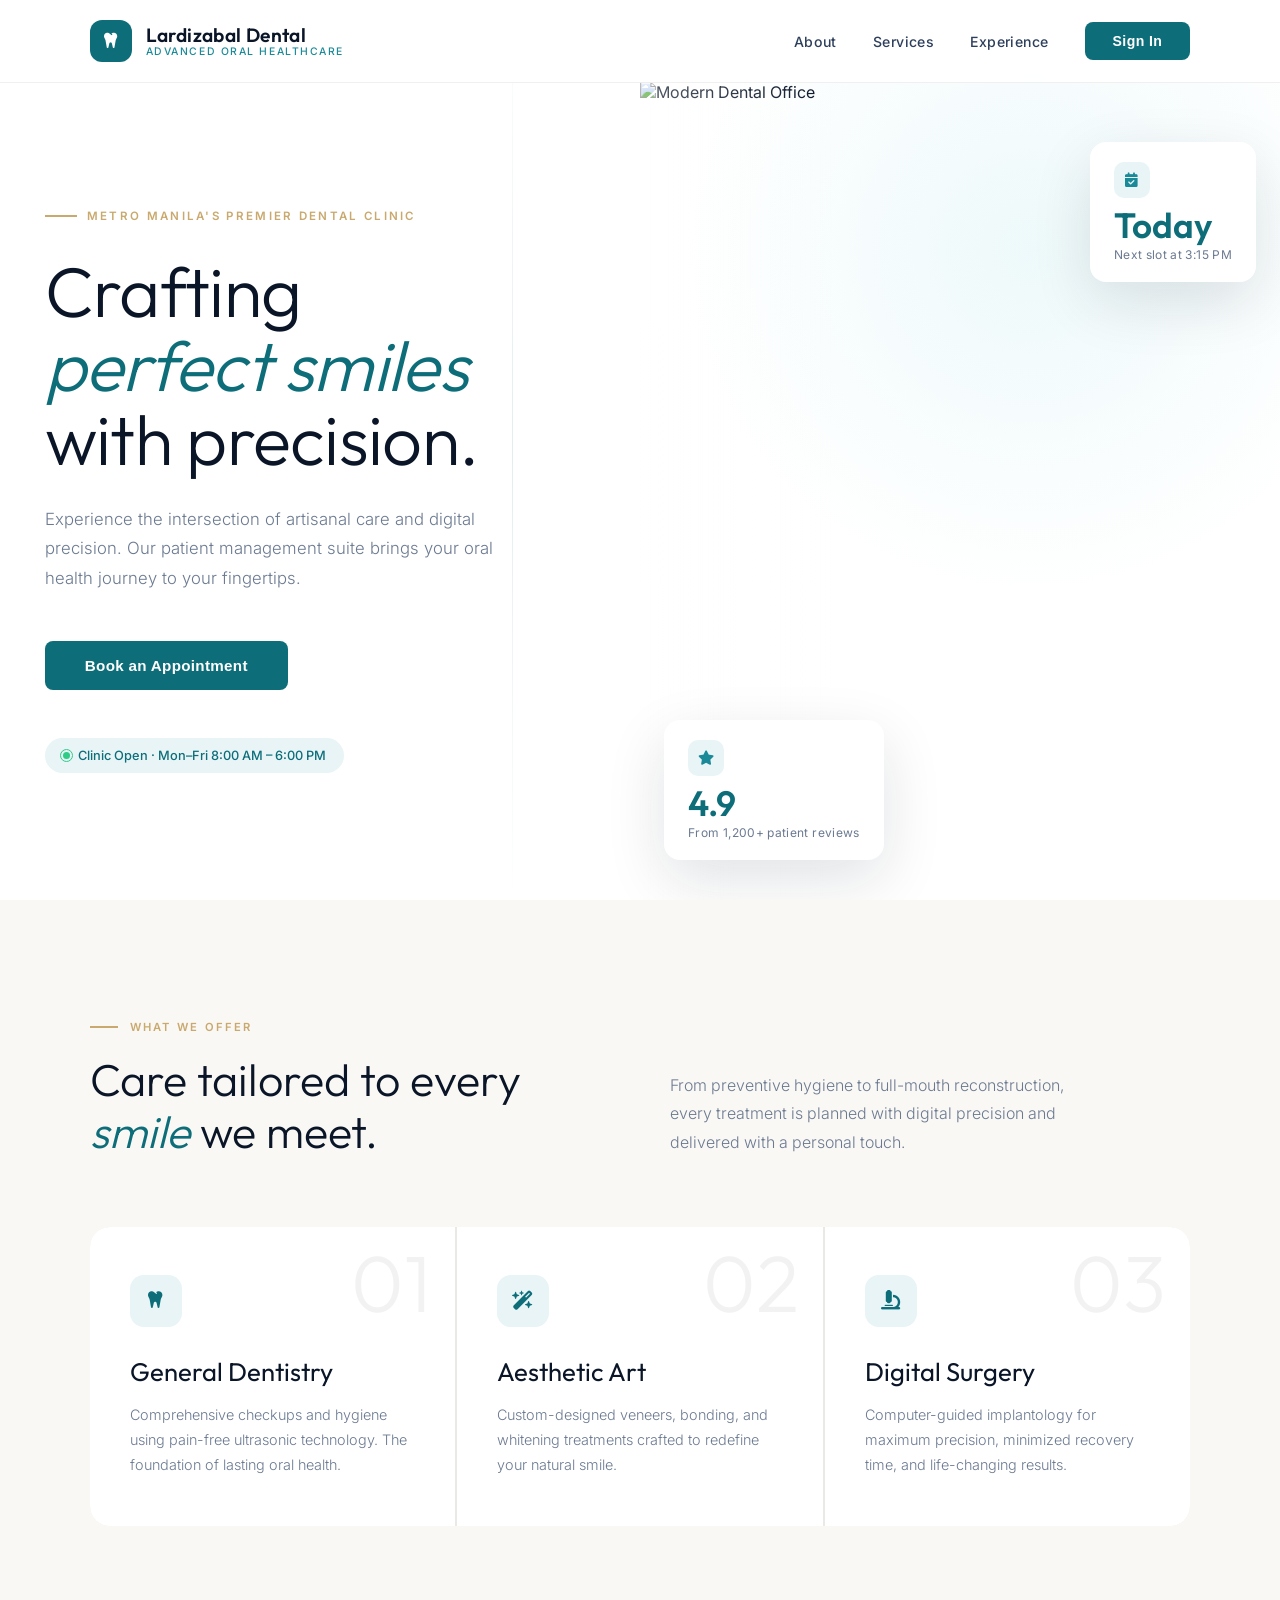
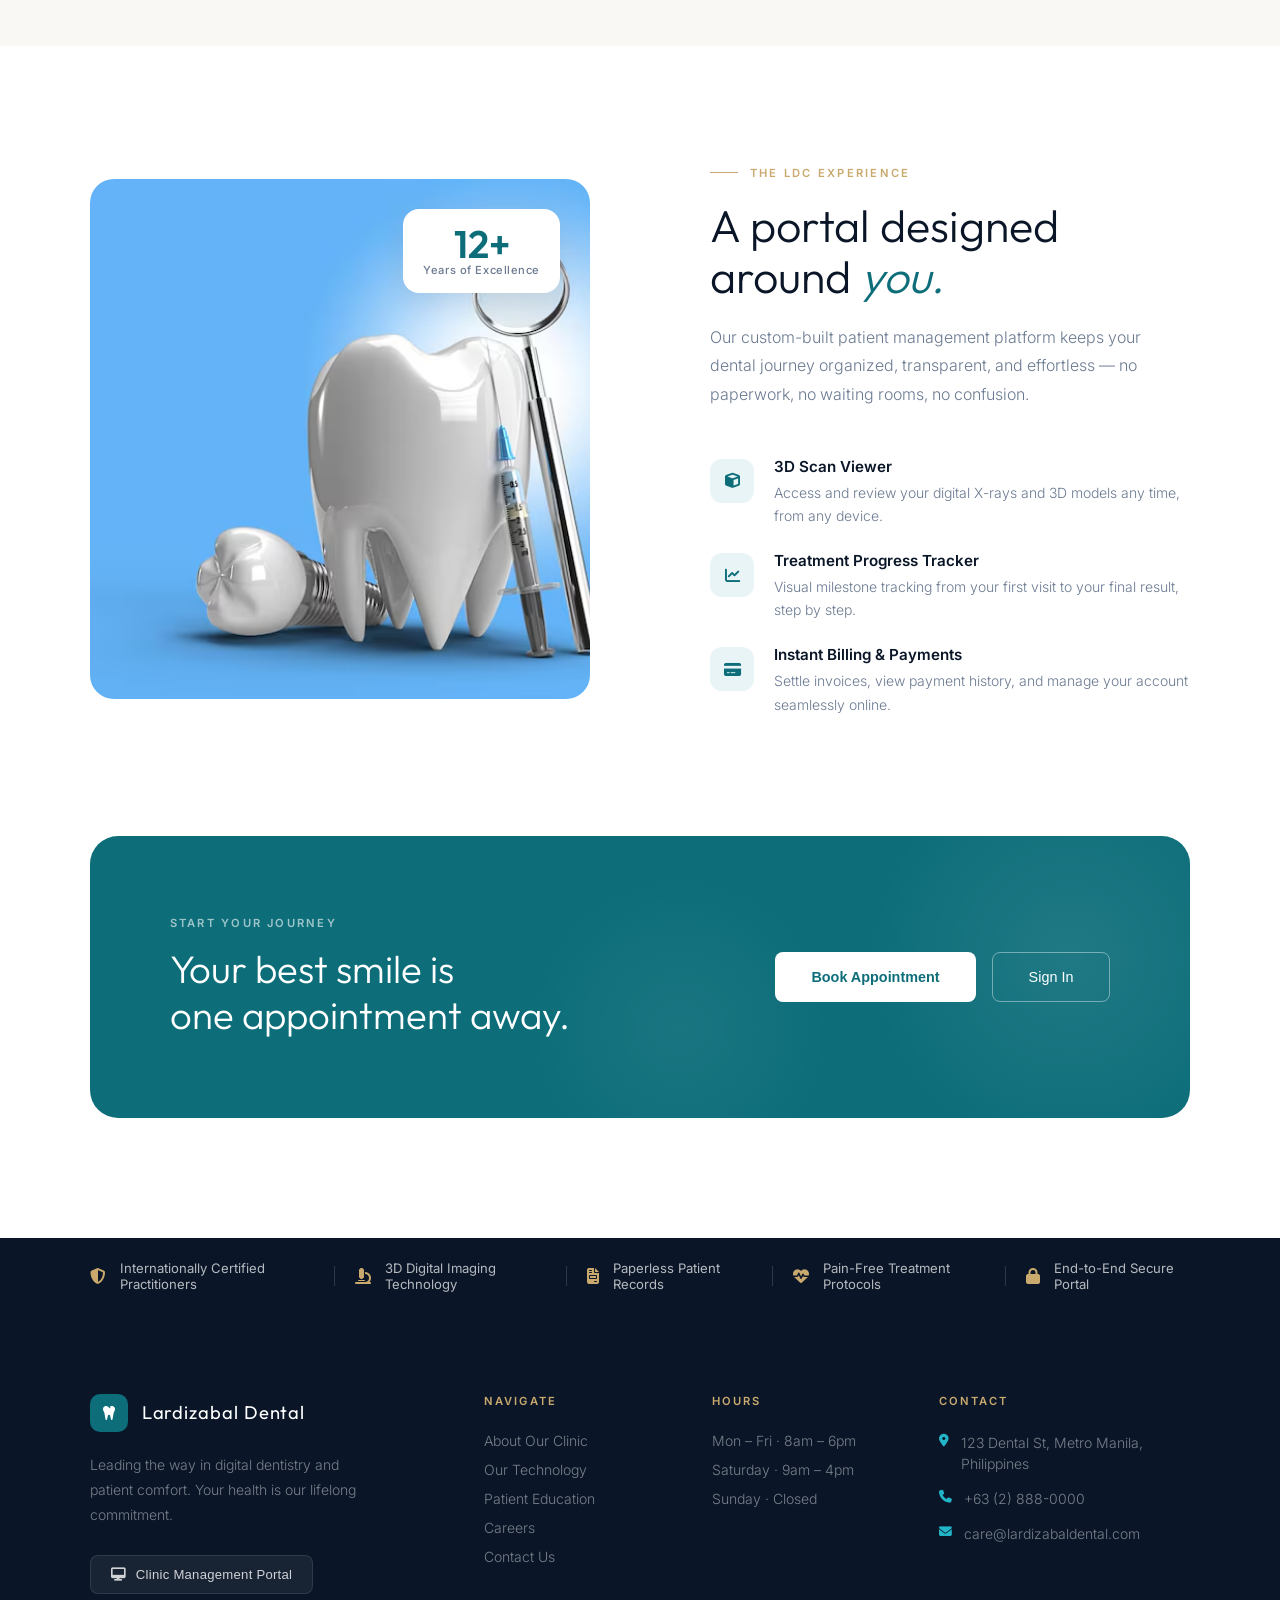
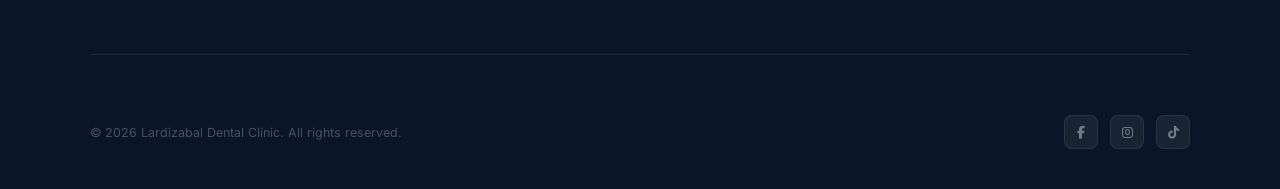
==== index.html @ fe06038a "Bago Basta." ====
<!DOCTYPE html>
<html lang="en">

<head>
    <meta charset="UTF-8">
    <meta name="viewport" content="width=device-width, initial-scale=1.0">
    <title>Lardizabal Dental | Advanced Oral Healthcare</title>
    <link href="https://fonts.googleapis.com/css2?family=Inter:wght@300;400;500;600&family=Outfit:wght@300;400;600&display=swap" rel="stylesheet">
    <link rel="stylesheet" href="https://cdnjs.cloudflare.com/ajax/libs/font-awesome/6.4.0/css/all.min.css" />
    <link rel="stylesheet" href="index.css" />
</head>

<body>

    <nav id="main-nav">
        <a href="#" class="nav-brand">
            <div class="nav-logo-mark">
                <i class="fas fa-tooth"></i>
            </div>
            <div class="nav-brand-text">
                <span>Lardizabal Dental</span>
                <span>Advanced Oral Healthcare</span>
            </div>
        </a>
        <div class="nav-links" id="nav-actions">
            <a href="#about">About</a>
            <a href="#services">Services</a>
            <a href="#experience">Experience</a>
            <button id="auth-btn" class="nav-cta" onclick="handleAuthAction()">Sign In</button>
        </div>
    </nav>

    <section class="hero" id="about">
        <div class="hero-bg-decor"></div>

        <div class="hero-left">
            <div class="eyebrow">
                <div class="eyebrow-line"></div>
                <span class="eyebrow-text">Metro Manila's Premier Dental Clinic</span>
            </div>

            <h1>
                Crafting<br>
                <em>perfect smiles</em><br>
                with precision.
            </h1>

            <p class="hero-sub">
                Experience the intersection of artisanal care and digital precision. Our patient management suite brings your oral health journey to your fingertips.
            </p>

            <div class="hero-actions">
                <button class="btn-primary" onclick="handleBookingAction()">Book an Appointment</button>
            </div>

            <div class="open-indicator">
                <div class="open-dot"></div>
                Clinic Open · Mon–Fri 8:00 AM – 6:00 PM
            </div>
        </div>

        <div class="hero-right">
            <div class="hero-image-wrap">
                <img src="https://images.unsplash.com/photo-1629909613654-28e377c37b09?auto=format&fit=crop&q=80&w=1200" alt="Modern Dental Office">
                <div class="hero-image-overlay"></div>
            </div>

            <div class="stat-card stat-card-1">
                <div class="stat-icon"><i class="fas fa-star"></i></div>
                <div class="stat-number">4.9</div>
                <div class="stat-label">From 1,200+ patient reviews</div>
            </div>

            <div class="stat-card stat-card-2">
                <div class="stat-icon"><i class="fas fa-calendar-check"></i></div>
                <div class="stat-number">Today</div>
                <div class="stat-label">Next slot at 3:15 PM</div>
            </div>
        </div>
    </section>

    <section class="services" id="services">
        <div class="section-header reveal">
            <div>
                <div class="section-label">
                    <div class="section-label-line"></div>
                    <span class="section-label-text">What We Offer</span>
                </div>
                <h2 class="section-title">Care tailored to every<br><em>smile</em> we meet.</h2>
            </div>
            <p class="section-desc">From preventive hygiene to full-mouth reconstruction, every treatment is planned with digital precision and delivered with a personal touch.</p>
        </div>

        <div class="services-grid reveal">
            <div class="service-card">
                <div class="service-num">01</div>
                <div class="service-icon"><i class="fas fa-tooth"></i></div>
                <h3 class="service-title">General Dentistry</h3>
                <p class="service-desc">Comprehensive checkups and hygiene using pain-free ultrasonic technology. The foundation of lasting oral health.</p>
            </div>
            <div class="service-card">
                <div class="service-num">02</div>
                <div class="service-icon"><i class="fas fa-wand-magic-sparkles"></i></div>
                <h3 class="service-title">Aesthetic Art</h3>
                <p class="service-desc">Custom-designed veneers, bonding, and whitening treatments crafted to redefine your natural smile.</p>
            </div>
            <div class="service-card">
                <div class="service-num">03</div>
                <div class="service-icon"><i class="fas fa-microscope"></i></div>
                <h3 class="service-title">Digital Surgery</h3>
                <p class="service-desc">Computer-guided implantology for maximum precision, minimized recovery time, and life-changing results.</p>
            </div>
        </div>
    </section>

    <section class="experience" id="experience">
        <div class="experience-visual reveal">
            <img class="exp-img-main" src="images/dentalcare.png" alt="Dental Care">
            <div class="exp-badge">
                <div class="exp-badge-num">12+</div>
                <div class="exp-badge-text">Years of Excellence</div>
            </div>
        </div>

        <div class="experience-content reveal">
            <div class="section-label">
                <div class="section-label-line"></div>
                <span class="section-label-text">The LDC Experience</span>
            </div>
            <h2 class="section-title" style="margin-top: 16px;">A portal designed<br>around <em>you.</em></h2>
            <p style="font-size: 1rem; line-height: 1.8; color: var(--text-muted); font-weight: 300; margin-top: 20px; max-width: 440px;">
                Our custom-built patient management platform keeps your dental journey organized, transparent, and effortless — no paperwork, no waiting rooms, no confusion.
            </p>

            <div class="features-list">
                <div class="feature-item">
                    <div class="feature-icon"><i class="fas fa-cube"></i></div>
                    <div>
                        <div class="feature-title">3D Scan Viewer</div>
                        <p class="feature-desc">Access and review your digital X-rays and 3D models any time, from any device.</p>
                    </div>
                </div>
                <div class="feature-item">
                    <div class="feature-icon"><i class="fas fa-chart-line"></i></div>
                    <div>
                        <div class="feature-title">Treatment Progress Tracker</div>
                        <p class="feature-desc">Visual milestone tracking from your first visit to your final result, step by step.</p>
                    </div>
                </div>
                <div class="feature-item">
                    <div class="feature-icon"><i class="fas fa-credit-card"></i></div>
                    <div>
                        <div class="feature-title">Instant Billing & Payments</div>
                        <p class="feature-desc">Settle invoices, view payment history, and manage your account seamlessly online.</p>
                    </div>
                </div>
            </div>
        </div>
    </section>

    <div class="cta-section reveal">
        <div class="cta-text">
            <div class="cta-eyebrow">Start Your Journey</div>
            <h2 class="cta-title">Your best smile is<br>one appointment away.</h2>
        </div>
        <div class="cta-actions">
            <button class="btn-white" onclick="handleBookingAction()">Book Appointment</button>
            <button class="btn-outline-white" onclick="handleAuthAction()">Sign In</button>
        </div>
    </div>

    <div class="trust-bar">
        <div class="trust-item"><i class="fas fa-shield-halved"></i> Internationally Certified Practitioners</div>
        <div class="trust-divider"></div>
        <div class="trust-item"><i class="fas fa-microscope"></i> 3D Digital Imaging Technology</div>
        <div class="trust-divider"></div>
        <div class="trust-item"><i class="fas fa-file-invoice"></i> Paperless Patient Records</div>
        <div class="trust-divider"></div>
        <div class="trust-item"><i class="fas fa-heart-pulse"></i> Pain-Free Treatment Protocols</div>
        <div class="trust-divider"></div>
        <div class="trust-item"><i class="fas fa-lock"></i> End-to-End Secure Portal</div>
    </div>

    <footer>
        <div class="footer-top">
            <div class="footer-brand">
                <div class="logo-row">
                    <div class="logo-mark"><i class="fas fa-tooth"></i></div>
                    <span class="footer-brand-name">Lardizabal Dental</span>
                </div>
                <p class="footer-desc">Leading the way in digital dentistry and patient comfort. Your health is our lifelong commitment.</p>
                <button class="footer-portal-btn" onclick="location.href='portal.html'">
                    <i class="fas fa-desktop"></i> Clinic Management Portal
                </button>
            </div>

            <div class="footer-col">
                <h4>Navigate</h4>
                <ul>
                    <li>About Our Clinic</li>
                    <li>Our Technology</li>
                    <li>Patient Education</li>
                    <li>Careers</li>
                    <li>Contact Us</li>
                </ul>
            </div>

            <div class="footer-col">
                <h4>Hours</h4>
                <ul>
                    <li>Mon – Fri · 8am – 6pm</li>
                    <li>Saturday · 9am – 4pm</li>
                    <li>Sunday · Closed</li>
                </ul>
            </div>

            <div class="footer-col">
                <h4>Contact</h4>
                <div class="footer-contact-item">
                    <i class="fas fa-map-marker-alt"></i>
                    <p>123 Dental St, Metro Manila, Philippines</p>
                </div>
                <div class="footer-contact-item">
                    <i class="fas fa-phone"></i>
                    <p>+63 (2) 888-0000</p>
                </div>
                <div class="footer-contact-item">
                    <i class="fas fa-envelope"></i>
                    <p>care@lardizabaldental.com</p>
                </div>
            </div>
        </div>

        <div class="footer-bottom">
            <p class="footer-copy">&copy; 2026 Lardizabal Dental Clinic. All rights reserved.</p>
            <div class="footer-socials">
                <div class="social-btn"><i class="fab fa-facebook-f"></i></div>
                <div class="social-btn"><i class="fab fa-instagram"></i></div>
                <div class="social-btn"><i class="fab fa-tiktok"></i></div>
            </div>
        </div>
    </footer>

    <script>
        // Scroll-shrink nav
        const nav = document.getElementById('main-nav');
        window.addEventListener('scroll', () => {
            nav.classList.toggle('scrolled', window.pageYOffset > 60);
        });

        // Reveal on scroll
        const reveals = document.querySelectorAll('.reveal');
        const observer = new IntersectionObserver((entries) => {
            entries.forEach((entry, i) => {
                if (entry.isIntersecting) {
                    setTimeout(() => entry.target.classList.add('visible'), i * 80);
                    observer.unobserve(entry.target);
                }
            });
        }, {
            threshold: 0.12
        });
        reveals.forEach(el => observer.observe(el));

        // Auth logic
        document.addEventListener("DOMContentLoaded", () => {
            const patientId = localStorage.getItem("current_patient_id");
            const authBtn = document.getElementById("auth-btn");
            const navActions = document.getElementById("nav-actions");

            if (patientId && patientId !== "0") {
                authBtn.innerText = "Sign Out";
                authBtn.style.background = "#e2e8f0";
                authBtn.style.color = "#4a5568";

                const dashBtn = document.createElement("button");
                dashBtn.innerText = "Dashboard";
                dashBtn.className = "nav-cta";
                dashBtn.onclick = () => window.location.href = 'patient-dashboard.html';
                navActions.insertBefore(dashBtn, authBtn);
            }
        });

        function handleAuthAction() {
            const patientId = localStorage.getItem("current_patient_id");
            if (patientId && patientId !== "0") {
                localStorage.removeItem("current_patient_id");
                window.location.reload();
            } else {
                window.location.href = 'portal.html?action=login';
            }
        }

        function handleBookingAction() {
            const patientId = localStorage.getItem("current_patient_id");
            if (patientId && patientId !== "0") {
                window.location.href = 'patient-dashboard.html';
            } else {
                window.location.href = 'portal.html?action=login';
            }
        }
    </script>

</body>

</html>
---- index.css ----
:root {
    --ink: #0a1628;
    --ink-light: #2d3f5c;
    --teal: #0d6e7a;
    --teal-mid: #1a8a98;
    --teal-bright: #22b5c8;
    --gold: #c9a96e;
    --cream: #faf8f4;
    --paper: #f2ede6;
    --mist: #e8f4f6;
    --white: #ffffff;
    --text-muted: #6b7a91;
}

*,
*::before,
*::after {
    box-sizing: border-box;
    margin: 0;
    padding: 0;
}

html {
    scroll-behavior: smooth;
    -ms-overflow-style: none;
    /* IE and Edge */
    scrollbar-width: none;
    /* Firefox */
}

html::-webkit-scrollbar {
    display: none;
    /* Chrome, Safari and Opera */
}

body {
    font-family: 'Inter', sans-serif;
    background: var(--white);
    color: var(--ink);
    overflow-x: hidden;
    -ms-overflow-style: none;
    scrollbar-width: none;
}

body::-webkit-scrollbar {
    display: none;
}

/* ── NAV ── */
nav {
    position: fixed;
    top: 0;
    left: 0;
    right: 0;
    z-index: 1000;
    display: flex;
    align-items: center;
    justify-content: space-between;
    padding: 20px 7%;
    background: rgba(255, 255, 255, 0.9);
    backdrop-filter: blur(16px);
    border-bottom: 1px solid rgba(0, 0, 0, 0.06);
    transition: padding 0.4s ease, box-shadow 0.4s ease;
}

nav.scrolled {
    padding: 12px 7%;
    box-shadow: 0 8px 32px rgba(10, 22, 40, 0.07);
}

.nav-brand {
    display: flex;
    align-items: center;
    gap: 14px;
    text-decoration: none;
}

.nav-logo-mark {
    width: 42px;
    height: 42px;
    background: var(--teal);
    border-radius: 12px;
    display: flex;
    align-items: center;
    justify-content: center;
    color: white;
    font-size: 1.1rem;
}

.nav-brand-text {
    display: flex;
    flex-direction: column;
    line-height: 1.1;
}

.nav-brand-text span:first-child {
    font-family: 'Outfit', serif;
    font-size: 1.2rem;
    font-weight: 600;
    color: var(--ink);
    letter-spacing: 0.02em;
}

.nav-brand-text span:last-child {
    font-size: 0.65rem;
    font-weight: 500;
    color: var(--teal-mid);
    letter-spacing: 0.15em;
    text-transform: uppercase;
}

.nav-links {
    display: flex;
    align-items: center;
    gap: 36px;
}

.nav-links a {
    text-decoration: none;
    font-size: 0.88rem;
    font-weight: 500;
    color: var(--ink-light);
    letter-spacing: 0.03em;
    position: relative;
    transition: color 0.3s;
}

.nav-links a::after {
    content: '';
    position: absolute;
    bottom: -4px;
    left: 0;
    width: 0;
    height: 1.5px;
    background: var(--teal);
    transition: width 0.3s ease;
}

.nav-links a:hover {
    color: var(--teal);
}

.nav-links a:hover::after {
    width: 100%;
}

.nav-cta {
    background: var(--teal);
    color: white;
    border: none;
    padding: 11px 28px;
    border-radius: 8px;
    font-family: 'DM Sans', sans-serif;
    font-size: 0.88rem;
    font-weight: 600;
    cursor: pointer;
    letter-spacing: 0.03em;
    transition: background 0.3s, transform 0.2s;
}

.nav-cta:hover {
    background: var(--teal-mid);
    transform: translateY(-1px);
}

/* ── HERO ── */
.hero {
    min-height: 100vh;
    display: grid;
    grid-template-columns: 1fr 1fr;
    padding-top: 82px;
    position: relative;
    overflow: hidden;
}

.hero-bg-decor {
    position: absolute;
    inset: 0;
    pointer-events: none;
}

.hero-bg-decor::before {
    content: '';
    position: absolute;
    top: -100px;
    right: -100px;
    width: 700px;
    height: 700px;
    background: radial-gradient(circle, rgba(34, 181, 200, 0.08) 0%, transparent 70%);
    border-radius: 50%;
}

.hero-bg-decor::after {
    content: '';
    position: absolute;
    bottom: 0;
    left: 40%;
    width: 1px;
    height: 100%;
    background: linear-gradient(to bottom, transparent, rgba(13, 110, 122, 0.12), transparent);
}

.hero-left {
    display: flex;
    flex-direction: column;
    justify-content: center;
    padding: 80px 7% 80px;
    position: relative;
}

.eyebrow {
    display: inline-flex;
    align-items: center;
    gap: 10px;
    margin-bottom: 32px;
    opacity: 0;
    animation: fadeUp 0.8s 0.2s ease forwards;
}

.eyebrow-line {
    width: 32px;
    height: 1.5px;
    background: var(--gold);
}

.eyebrow-text {
    font-size: 0.72rem;
    font-weight: 600;
    letter-spacing: 0.2em;
    text-transform: uppercase;
    color: var(--gold);
}

.hero h1 {
    font-family: 'Outfit', serif;
    font-size: clamp(3.5rem, 5.5vw, 5.5rem);
    font-weight: 300;
    line-height: 1.05;
    letter-spacing: -0.01em;
    color: var(--ink);
    margin-bottom: 28px;
    opacity: 0;
    animation: fadeUp 0.9s 0.35s ease forwards;
}

.hero h1 em {
    font-style: italic;
    color: var(--teal);
}

.hero-sub {
    font-size: 1.05rem;
    line-height: 1.75;
    color: var(--text-muted);
    max-width: 460px;
    margin-bottom: 48px;
    font-weight: 300;
    opacity: 0;
    animation: fadeUp 0.9s 0.5s ease forwards;
}

.hero-actions {
    display: flex;
    align-items: center;
    gap: 24px;
    opacity: 0;
    animation: fadeUp 0.9s 0.65s ease forwards;
}

.btn-primary {
    background: var(--teal);
    color: white;
    padding: 16px 40px;
    border-radius: 8px;
    border: none;
    font-family: 'DM Sans', sans-serif;
    font-size: 0.95rem;
    font-weight: 600;
    cursor: pointer;
    letter-spacing: 0.02em;
    transition: all 0.3s;
    position: relative;
    overflow: hidden;
}

.btn-primary::before {
    content: '';
    position: absolute;
    top: 0;
    left: -100%;
    width: 100%;
    height: 100%;
    background: linear-gradient(90deg, transparent, rgba(255, 255, 255, 0.15), transparent);
    transition: left 0.5s;
}

.btn-primary:hover {
    background: var(--teal-mid);
    transform: translateY(-2px);
    box-shadow: 0 12px 30px rgba(13, 110, 122, 0.25);
}

.btn-primary:hover::before {
    left: 100%;
}

/* Status indicator */
.open-indicator {
    display: inline-flex;
    align-items: center;
    gap: 8px;
    margin-top: 48px;
    padding: 10px 18px;
    background: var(--mist);
    border-radius: 100px;
    font-size: 0.8rem;
    font-weight: 500;
    color: var(--teal);
    width: fit-content;
    opacity: 0;
    animation: fadeUp 0.9s 0.8s ease forwards;
}

.open-dot {
    width: 7px;
    height: 7px;
    background: #2ecc87;
    border-radius: 50%;
    position: relative;
}

.open-dot::after {
    content: '';
    position: absolute;
    inset: -3px;
    border-radius: 50%;
    border: 1.5px solid #2ecc87;
    animation: ripple 2s infinite;
}

@keyframes ripple {
    0% {
        transform: scale(1);
        opacity: 1;
    }

    100% {
        transform: scale(1.8);
        opacity: 0;
    }
}

/* ── HERO RIGHT ── */
.hero-right {
    position: relative;
    display: flex;
    align-items: stretch;
    overflow: visible;
    opacity: 0;
    animation: fadeIn 1.2s 0.4s ease forwards;
}

.hero-image-wrap {
    width: 100%;
    position: relative;
    overflow: hidden;
}

.hero-image-wrap img {
    width: 100%;
    height: 100%;
    object-fit: cover;
    object-position: center;
}

.hero-image-overlay {
    position: absolute;
    inset: 0;
    background: linear-gradient(to right,
            rgba(255, 255, 255, 0.3) 0%,
            transparent 30%);
}

/* Floating stat cards */
.stat-card {
    position: absolute;
    background: white;
    border-radius: 16px;
    padding: 20px 24px;
    box-shadow: 0 20px 60px rgba(10, 22, 40, 0.12);
    animation: floatCard 5s ease-in-out infinite;
}

.stat-card-1 {
    bottom: 40px;
    left: 24px;
    animation-delay: 0s;
}

.stat-card-2 {
    top: 60px;
    right: 24px;
    animation-delay: 2.5s;
}

@keyframes floatCard {

    0%,
    100% {
        transform: translateY(0);
    }

    50% {
        transform: translateY(-12px);
    }
}

.stat-number {
    font-family: 'Outfit', serif;
    font-size: 2.2rem;
    font-weight: 600;
    color: var(--teal);
    line-height: 1;
}

.stat-label {
    font-size: 0.75rem;
    color: var(--text-muted);
    font-weight: 400;
    margin-top: 4px;
    letter-spacing: 0.03em;
}

.stat-icon {
    width: 36px;
    height: 36px;
    background: var(--mist);
    border-radius: 10px;
    display: flex;
    align-items: center;
    justify-content: center;
    margin-bottom: 10px;
    color: var(--teal-mid);
    font-size: 0.9rem;
}

/* ── TRUST BAR ── */
.trust-bar {
    background: var(--ink);
    padding: 22px 7%;
    display: flex;
    align-items: center;
    justify-content: space-between;
    gap: 20px;
}

.trust-item {
    display: flex;
    align-items: center;
    gap: 14px;
    color: rgba(255, 255, 255, 0.7);
    font-size: 0.82rem;
    font-weight: 400;
}

.trust-item i {
    color: var(--gold);
    font-size: 1rem;
}

.trust-divider {
    width: 1px;
    height: 20px;
    background: rgba(255, 255, 255, 0.15);
}

/* ── SERVICES ── */
.services {
    padding: 120px 7%;
    background: var(--cream);
}

.section-header {
    display: grid;
    grid-template-columns: 1fr 1fr;
    gap: 60px;
    align-items: end;
    margin-bottom: 70px;
}

.section-label {
    display: flex;
    align-items: center;
    gap: 12px;
    margin-bottom: 20px;
}

.section-label-line {
    width: 28px;
    height: 1.5px;
    background: var(--gold);
}

.section-label-text {
    font-size: 0.7rem;
    font-weight: 600;
    letter-spacing: 0.2em;
    text-transform: uppercase;
    color: var(--gold);
}

.section-title {
    font-family: 'Outfit', serif;
    font-size: clamp(2.2rem, 3.5vw, 3.5rem);
    font-weight: 300;
    line-height: 1.15;
    color: var(--ink);
}

.section-title em {
    font-style: italic;
    color: var(--teal);
}

.section-desc {
    font-size: 1rem;
    line-height: 1.8;
    color: var(--text-muted);
    font-weight: 300;
    max-width: 420px;
}

.services-grid {
    display: grid;
    grid-template-columns: repeat(3, 1fr);
    gap: 2px;
    background: rgba(0, 0, 0, 0.06);
    border-radius: 20px;
    overflow: hidden;
}

.service-card {
    background: white;
    padding: 48px 40px;
    position: relative;
    transition: all 0.4s ease;
    cursor: default;
}

.service-card::after {
    content: '';
    position: absolute;
    bottom: 0;
    left: 40px;
    right: 40px;
    height: 2px;
    background: var(--teal);
    transform: scaleX(0);
    transition: transform 0.4s ease;
}

.service-card:hover {
    background: var(--ink);
}

.service-card:hover .service-icon {
    background: rgba(34, 181, 200, 0.15);
    color: var(--teal-bright);
}

.service-card:hover .service-title {
    color: white;
}

.service-card:hover .service-desc {
    color: rgba(255, 255, 255, 0.6);
}

.service-card:hover .service-num {
    color: rgba(255, 255, 255, 0.15);
}

.service-card:hover::after {
    transform: scaleX(1);
}

.service-num {
    font-family: 'Outfit', serif;
    font-size: 5rem;
    font-weight: 300;
    color: rgba(0, 0, 0, 0.05);
    position: absolute;
    top: 16px;
    right: 24px;
    line-height: 1;
    transition: color 0.4s;
}

.service-icon {
    width: 52px;
    height: 52px;
    background: var(--mist);
    border-radius: 14px;
    display: flex;
    align-items: center;
    justify-content: center;
    color: var(--teal);
    font-size: 1.2rem;
    margin-bottom: 28px;
    transition: all 0.4s;
}

.service-title {
    font-family: 'Outfit', serif;
    font-size: 1.6rem;
    font-weight: 400;
    color: var(--ink);
    margin-bottom: 14px;
    transition: color 0.4s;
}

.service-desc {
    font-size: 0.9rem;
    line-height: 1.75;
    color: var(--text-muted);
    font-weight: 300;
    transition: color 0.4s;
}

/* ── EXPERIENCE SECTION ── */
.experience {
    padding: 120px 7%;
    display: grid;
    grid-template-columns: 1fr 1fr;
    gap: 100px;
    align-items: center;
}

.experience-visual {
    position: relative;
}

.exp-img-main {
    width: 100%;
    height: 520px;
    object-fit: cover;
    border-radius: 24px;
}

.exp-img-accent {
    position: absolute;
    width: 200px;
    height: 230px;
    object-fit: cover;
    border-radius: 16px;
    bottom: -30px;
    right: -30px;
    border: 6px solid white;
    box-shadow: 0 20px 50px rgba(0, 0, 0, 0.1);
}

.exp-badge {
    position: absolute;
    top: 30px;
    right: 30px;
    background: white;
    border-radius: 16px;
    padding: 16px 20px;
    box-shadow: 0 10px 30px rgba(0, 0, 0, 0.08);
    text-align: center;
}

.exp-badge-num {
    font-family: 'Outfit', serif;
    font-size: 2.4rem;
    font-weight: 600;
    color: var(--teal);
    line-height: 1;
}

.exp-badge-text {
    font-size: 0.7rem;
    color: var(--text-muted);
    font-weight: 500;
    letter-spacing: 0.05em;
}

.experience-content {
    padding-left: 20px;
}

.features-list {
    margin-top: 48px;
    display: flex;
    flex-direction: column;
    gap: 24px;
}

.feature-item {
    display: flex;
    gap: 20px;
    align-items: flex-start;
}

.feature-icon {
    width: 44px;
    height: 44px;
    flex-shrink: 0;
    background: var(--mist);
    border-radius: 12px;
    display: flex;
    align-items: center;
    justify-content: center;
    color: var(--teal);
    font-size: 0.95rem;
    margin-top: 2px;
}

.feature-title {
    font-weight: 600;
    color: var(--ink);
    margin-bottom: 5px;
    font-size: 0.95rem;
}

.feature-desc {
    font-size: 0.875rem;
    color: var(--text-muted);
    line-height: 1.65;
    font-weight: 300;
}

/* ── CTA BANNER ── */
.cta-section {
    margin: 0 7% 120px;
    background: var(--teal);
    border-radius: 28px;
    padding: 80px;
    display: flex;
    align-items: center;
    justify-content: space-between;
    gap: 60px;
    position: relative;
    overflow: hidden;
}

.cta-section::before {
    content: '';
    position: absolute;
    top: -80px;
    right: -80px;
    width: 400px;
    height: 400px;
    background: radial-gradient(circle, rgba(255, 255, 255, 0.08), transparent 70%);
    border-radius: 50%;
}

.cta-section::after {
    content: '';
    position: absolute;
    bottom: -60px;
    left: 40%;
    width: 300px;
    height: 300px;
    background: radial-gradient(circle, rgba(255, 255, 255, 0.05), transparent 70%);
    border-radius: 50%;
}

.cta-text {
    position: relative;
    z-index: 1;
}

.cta-eyebrow {
    font-size: 0.7rem;
    font-weight: 600;
    letter-spacing: 0.2em;
    text-transform: uppercase;
    color: rgba(255, 255, 255, 0.6);
    margin-bottom: 16px;
}

.cta-title {
    font-family: 'Outfit', serif;
    font-size: clamp(2rem, 3vw, 3rem);
    font-weight: 300;
    color: white;
    line-height: 1.2;
}

.cta-actions {
    display: flex;
    gap: 16px;
    flex-shrink: 0;
    position: relative;
    z-index: 1;
}

.btn-white {
    background: white;
    color: var(--teal);
    padding: 16px 36px;
    border-radius: 8px;
    border: none;
    font-family: 'DM Sans', sans-serif;
    font-size: 0.9rem;
    font-weight: 600;
    cursor: pointer;
    transition: all 0.3s;
    white-space: nowrap;
}

.btn-white:hover {
    transform: translateY(-2px);
    box-shadow: 0 12px 30px rgba(0, 0, 0, 0.15);
}

.btn-outline-white {
    background: transparent;
    color: white;
    padding: 16px 36px;
    border-radius: 8px;
    border: 1.5px solid rgba(255, 255, 255, 0.4);
    font-family: 'DM Sans', sans-serif;
    font-size: 0.9rem;
    font-weight: 500;
    cursor: pointer;
    transition: all 0.3s;
    white-space: nowrap;
}

.btn-outline-white:hover {
    border-color: white;
    background: rgba(255, 255, 255, 0.08);
}

/* ── FOOTER ── */
footer {
    background: var(--ink);
    color: white;
    padding: 80px 7% 40px;
}

.footer-top {
    display: grid;
    grid-template-columns: 2fr 1fr 1fr 1.5fr;
    gap: 60px;
    margin-bottom: 60px;
    padding-bottom: 60px;
    border-bottom: 1px solid rgba(255, 255, 255, 0.08);
}

.footer-brand .logo-row {
    display: flex;
    align-items: center;
    gap: 14px;
    margin-bottom: 20px;
}

.footer-brand .logo-mark {
    width: 38px;
    height: 38px;
    background: var(--teal);
    border-radius: 10px;
    display: flex;
    align-items: center;
    justify-content: center;
    color: white;
    font-size: 1rem;
}

.footer-brand-name {
    font-family: 'Outfit', serif;
    font-size: 1.15rem;
    font-weight: 400;
    letter-spacing: 0.05em;
}

.footer-desc {
    font-size: 0.875rem;
    line-height: 1.8;
    color: rgba(255, 255, 255, 0.45);
    font-weight: 300;
    max-width: 280px;
    margin-bottom: 28px;
}

.footer-portal-btn {
    display: inline-flex;
    align-items: center;
    gap: 10px;
    background: rgba(255, 255, 255, 0.06);
    border: 1px solid rgba(255, 255, 255, 0.1);
    color: rgba(255, 255, 255, 0.8);
    padding: 11px 20px;
    border-radius: 8px;
    font-size: 0.82rem;
    font-family: 'DM Sans', sans-serif;
    font-weight: 500;
    cursor: pointer;
    transition: all 0.3s;
    letter-spacing: 0.02em;
}

.footer-portal-btn:hover {
    background: rgba(255, 255, 255, 0.1);
    color: white;
}

.footer-col h4 {
    font-size: 0.7rem;
    font-weight: 600;
    letter-spacing: 0.18em;
    text-transform: uppercase;
    color: var(--gold);
    margin-bottom: 24px;
}

.footer-col ul {
    list-style: none;
    display: flex;
    flex-direction: column;
    gap: 12px;
}

.footer-col ul li {
    font-size: 0.875rem;
    color: rgba(255, 255, 255, 0.45);
    cursor: pointer;
    transition: color 0.2s;
    font-weight: 300;
}

.footer-col ul li:hover {
    color: rgba(255, 255, 255, 0.8);
}

.footer-contact-item {
    display: flex;
    align-items: flex-start;
    gap: 12px;
    margin-bottom: 14px;
}

.footer-contact-item i {
    color: var(--teal-bright);
    font-size: 0.8rem;
    margin-top: 3px;
    flex-shrink: 0;
}

.footer-contact-item p {
    font-size: 0.875rem;
    color: rgba(255, 255, 255, 0.45);
    font-weight: 300;
    line-height: 1.5;
}

.footer-bottom {
    display: flex;
    align-items: center;
    justify-content: space-between;
}

.footer-copy {
    font-size: 0.78rem;
    color: rgba(255, 255, 255, 0.25);
}

.footer-socials {
    display: flex;
    gap: 12px;
}

.social-btn {
    width: 34px;
    height: 34px;
    border-radius: 8px;
    background: rgba(255, 255, 255, 0.06);
    border: 1px solid rgba(255, 255, 255, 0.08);
    display: flex;
    align-items: center;
    justify-content: center;
    color: rgba(255, 255, 255, 0.4);
    font-size: 0.8rem;
    cursor: pointer;
    transition: all 0.3s;
}

.social-btn:hover {
    background: var(--teal);
    border-color: var(--teal);
    color: white;
}

/* ── ANIMATIONS ── */
@keyframes fadeUp {
    from {
        opacity: 0;
        transform: translateY(24px);
    }

    to {
        opacity: 1;
        transform: translateY(0);
    }
}

@keyframes fadeIn {
    from {
        opacity: 0;
    }

    to {
        opacity: 1;
    }
}

.reveal {
    opacity: 0;
    transform: translateY(30px);
    transition: opacity 0.7s ease, transform 0.7s ease;
}

.reveal.visible {
    opacity: 1;
    transform: translateY(0);
}

/* ── RESPONSIVE ── */
@media (max-width: 900px) {
    .hero {
        grid-template-columns: 1fr;
        min-height: auto;
    }

    .hero-right {
        height: 50vh;
    }

    .stat-card-2 {
        display: none;
    }

    .services-grid {
        grid-template-columns: 1fr;
    }

    .section-header {
        grid-template-columns: 1fr;
        gap: 20px;
    }

    .experience {
        grid-template-columns: 1fr;
    }

    .cta-section {
        flex-direction: column;
        padding: 60px 40px;
    }

    .footer-top {
        grid-template-columns: 1fr 1fr;
    }

    .trust-bar {
        flex-wrap: wrap;
        gap: 16px;
    }

    .trust-divider {
        display: none;
    }
}
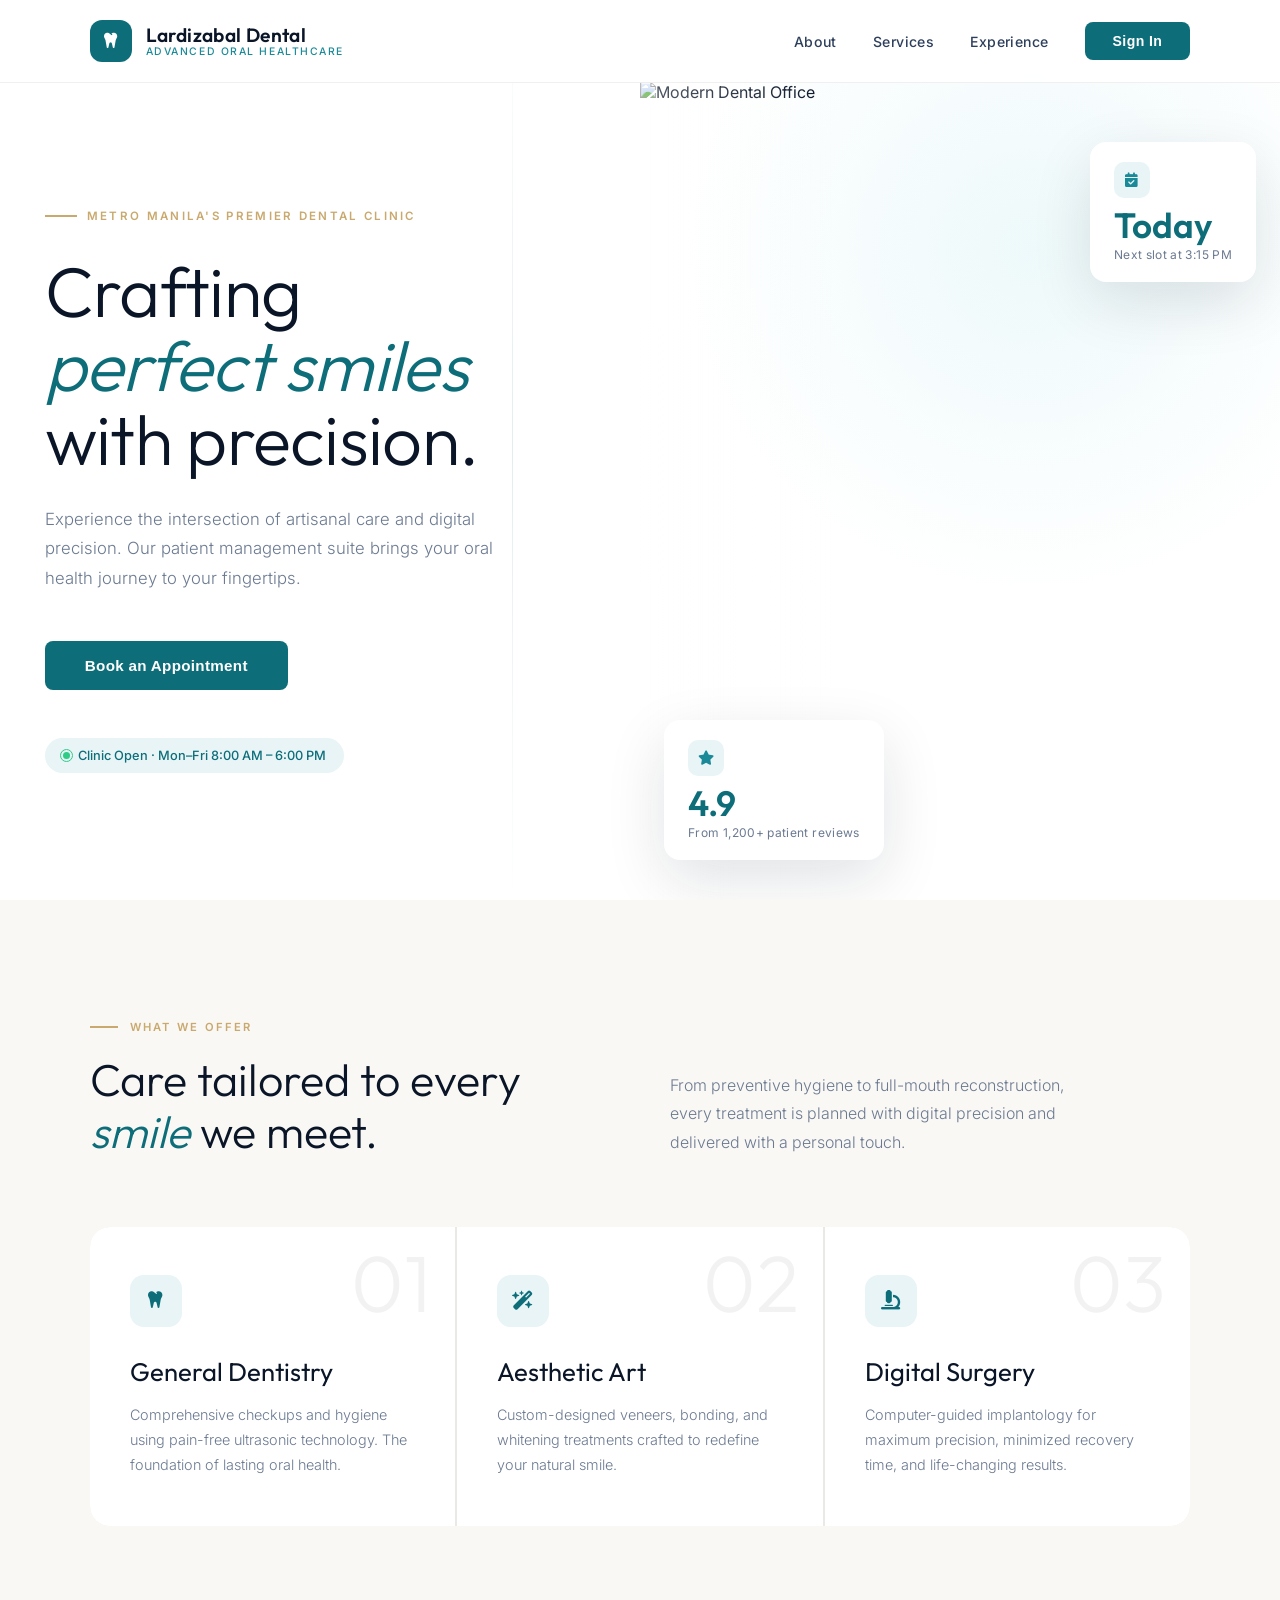
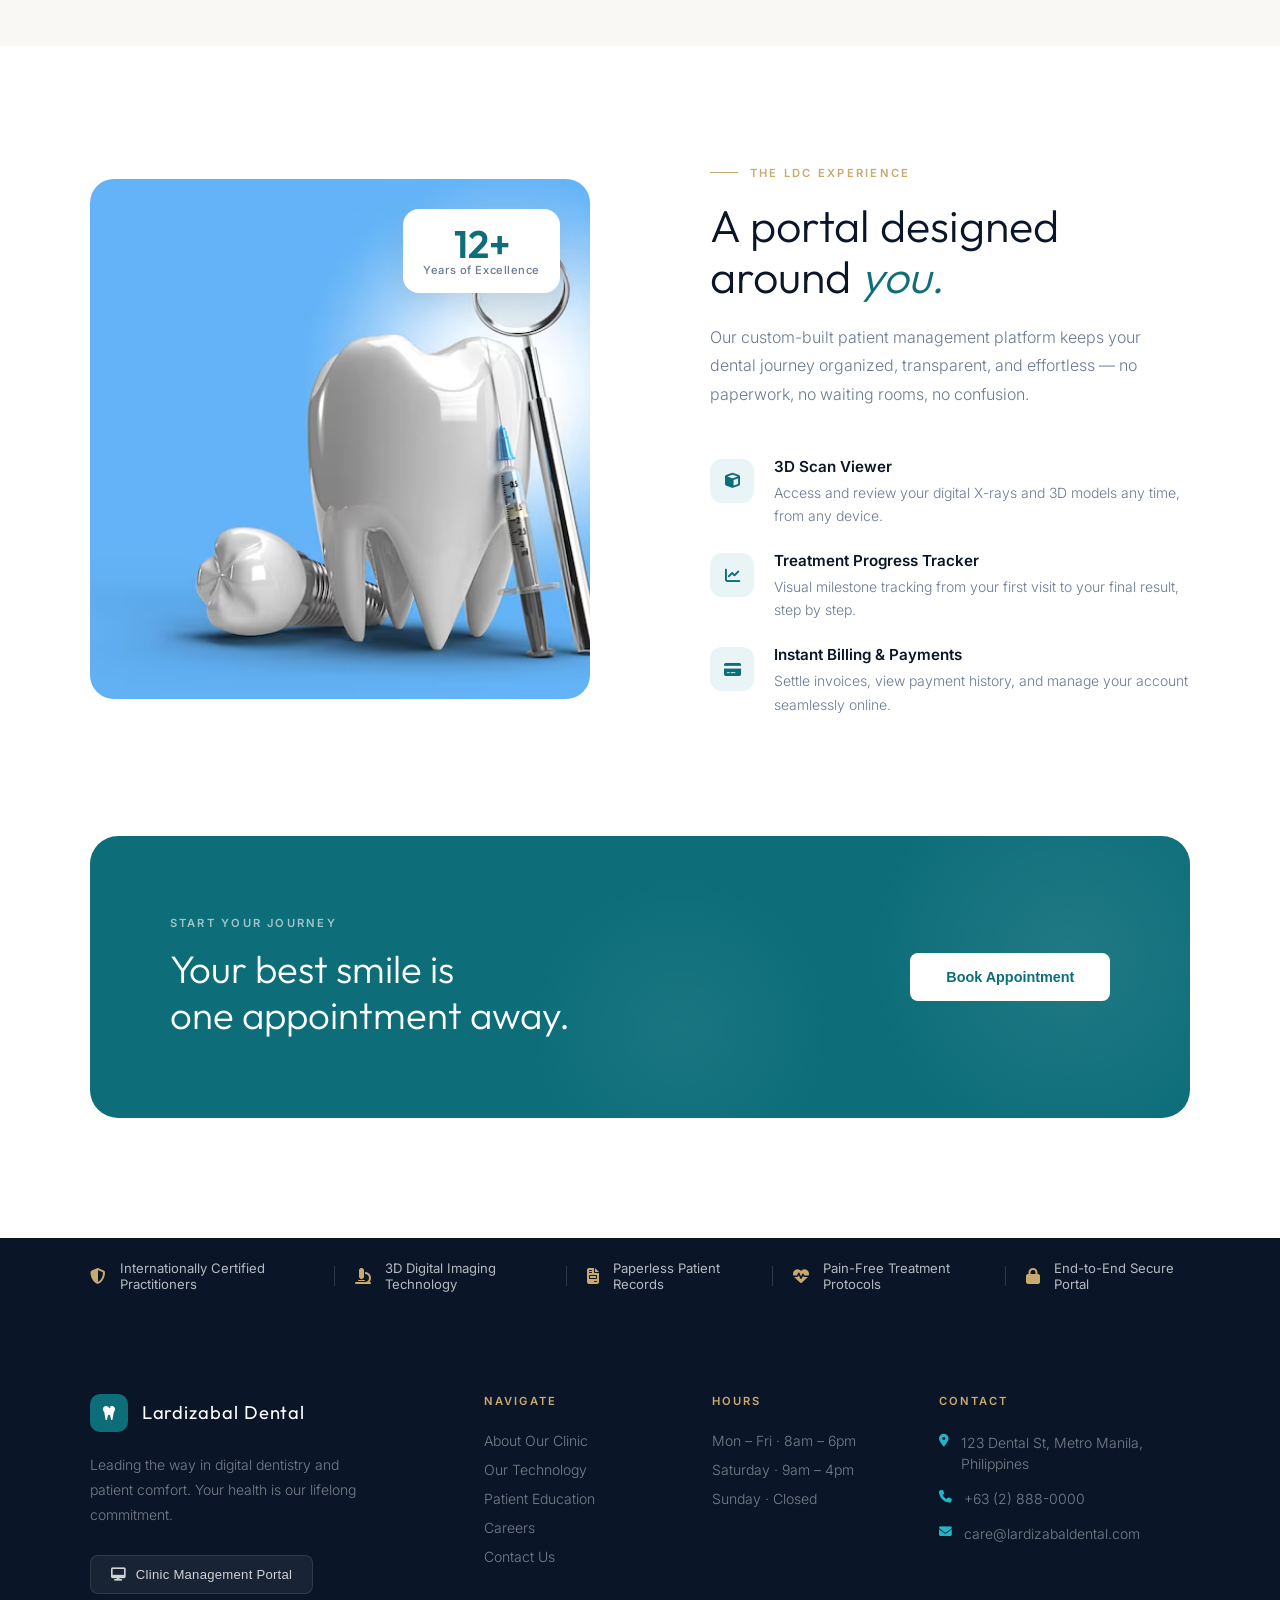
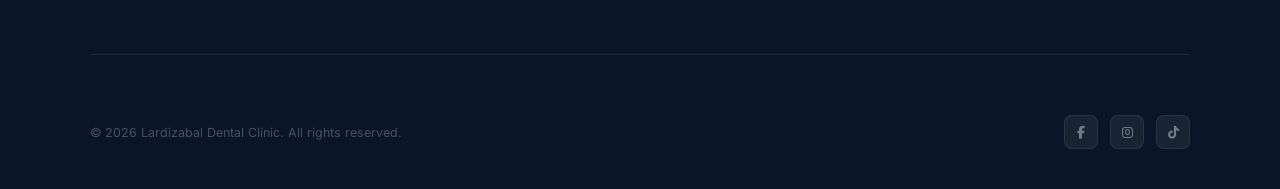
==== commit 782c61da: "Bago Basta." ====
--- a/index.html
+++ b/index.html
@@ -5,8 +5,10 @@
     <meta charset="UTF-8">
     <meta name="viewport" content="width=device-width, initial-scale=1.0">
     <title>Lardizabal Dental | Advanced Oral Healthcare</title>
+
     <link href="https://fonts.googleapis.com/css2?family=Inter:wght@300;400;500;600&family=Outfit:wght@300;400;600&display=swap" rel="stylesheet">
     <link rel="stylesheet" href="https://cdnjs.cloudflare.com/ajax/libs/font-awesome/6.4.0/css/all.min.css" />
+
     <link rel="stylesheet" href="index.css" />
 </head>
 
@@ -30,156 +32,157 @@
         </div>
     </nav>
 
-    <section class="hero" id="about">
-        <div class="hero-bg-decor"></div>
-
-        <div class="hero-left">
-            <div class="eyebrow">
-                <div class="eyebrow-line"></div>
-                <span class="eyebrow-text">Metro Manila's Premier Dental Clinic</span>
-            </div>
-
-            <h1>
-                Crafting<br>
-                <em>perfect smiles</em><br>
-                with precision.
-            </h1>
-
-            <p class="hero-sub">
-                Experience the intersection of artisanal care and digital precision. Our patient management suite brings your oral health journey to your fingertips.
-            </p>
-
-            <div class="hero-actions">
-                <button class="btn-primary" onclick="handleBookingAction()">Book an Appointment</button>
-            </div>
-
-            <div class="open-indicator">
-                <div class="open-dot"></div>
-                Clinic Open · Mon–Fri 8:00 AM – 6:00 PM
-            </div>
-        </div>
-
-        <div class="hero-right">
-            <div class="hero-image-wrap">
-                <img src="https://images.unsplash.com/photo-1629909613654-28e377c37b09?auto=format&fit=crop&q=80&w=1200" alt="Modern Dental Office">
-                <div class="hero-image-overlay"></div>
-            </div>
-
-            <div class="stat-card stat-card-1">
-                <div class="stat-icon"><i class="fas fa-star"></i></div>
-                <div class="stat-number">4.9</div>
-                <div class="stat-label">From 1,200+ patient reviews</div>
-            </div>
-
-            <div class="stat-card stat-card-2">
-                <div class="stat-icon"><i class="fas fa-calendar-check"></i></div>
-                <div class="stat-number">Today</div>
-                <div class="stat-label">Next slot at 3:15 PM</div>
-            </div>
-        </div>
-    </section>
-
-    <section class="services" id="services">
-        <div class="section-header reveal">
-            <div>
+    <main>
+        <section class="hero" id="about">
+            <div class="hero-bg-decor"></div>
+
+            <div class="hero-left">
+                <div class="eyebrow">
+                    <div class="eyebrow-line"></div>
+                    <span class="eyebrow-text">Metro Manila's Premier Dental Clinic</span>
+                </div>
+
+                <h1>
+                    Crafting<br>
+                    <em>perfect smiles</em><br>
+                    with precision.
+                </h1>
+
+                <p class="hero-sub">
+                    Experience the intersection of artisanal care and digital precision. Our patient management suite brings your oral health journey to your fingertips.
+                </p>
+
+                <div class="hero-actions">
+                    <button class="btn-primary" onclick="handleBookingAction()">Book an Appointment</button>
+                </div>
+
+                <div class="open-indicator">
+                    <div class="open-dot"></div>
+                    Clinic Open · Mon–Fri 8:00 AM – 6:00 PM
+                </div>
+            </div>
+
+            <div class="hero-right">
+                <div class="hero-image-wrap">
+                    <img src="https://images.unsplash.com/photo-1629909613654-28e377c37b09?auto=format&fit=crop&q=80&w=1200" alt="Modern Dental Office">
+                    <div class="hero-image-overlay"></div>
+                </div>
+
+                <div class="stat-card stat-card-1">
+                    <div class="stat-icon"><i class="fas fa-star"></i></div>
+                    <div class="stat-number">4.9</div>
+                    <div class="stat-label">From 1,200+ patient reviews</div>
+                </div>
+
+                <div class="stat-card stat-card-2">
+                    <div class="stat-icon"><i class="fas fa-calendar-check"></i></div>
+                    <div class="stat-number">Today</div>
+                    <div class="stat-label">Next slot at 3:15 PM</div>
+                </div>
+            </div>
+        </section>
+
+        <section class="services" id="services">
+            <div class="section-header reveal">
+                <div>
+                    <div class="section-label">
+                        <div class="section-label-line"></div>
+                        <span class="section-label-text">What We Offer</span>
+                    </div>
+                    <h2 class="section-title">Care tailored to every<br><em>smile</em> we meet.</h2>
+                </div>
+                <p class="section-desc">From preventive hygiene to full-mouth reconstruction, every treatment is planned with digital precision and delivered with a personal touch.</p>
+            </div>
+
+            <div class="services-grid reveal">
+                <div class="service-card">
+                    <div class="service-num">01</div>
+                    <div class="service-icon"><i class="fas fa-tooth"></i></div>
+                    <h3 class="service-title">General Dentistry</h3>
+                    <p class="service-desc">Comprehensive checkups and hygiene using pain-free ultrasonic technology. The foundation of lasting oral health.</p>
+                </div>
+                <div class="service-card">
+                    <div class="service-num">02</div>
+                    <div class="service-icon"><i class="fas fa-wand-magic-sparkles"></i></div>
+                    <h3 class="service-title">Aesthetic Art</h3>
+                    <p class="service-desc">Custom-designed veneers, bonding, and whitening treatments crafted to redefine your natural smile.</p>
+                </div>
+                <div class="service-card">
+                    <div class="service-num">03</div>
+                    <div class="service-icon"><i class="fas fa-microscope"></i></div>
+                    <h3 class="service-title">Digital Surgery</h3>
+                    <p class="service-desc">Computer-guided implantology for maximum precision, minimized recovery time, and life-changing results.</p>
+                </div>
+            </div>
+        </section>
+
+        <section class="experience" id="experience">
+            <div class="experience-visual reveal">
+                <img class="exp-img-main" src="images/dentalcare.png" alt="Dental Care">
+                <div class="exp-badge">
+                    <div class="exp-badge-num">12+</div>
+                    <div class="exp-badge-text">Years of Excellence</div>
+                </div>
+            </div>
+
+            <div class="experience-content reveal">
                 <div class="section-label">
                     <div class="section-label-line"></div>
-                    <span class="section-label-text">What We Offer</span>
-                </div>
-                <h2 class="section-title">Care tailored to every<br><em>smile</em> we meet.</h2>
-            </div>
-            <p class="section-desc">From preventive hygiene to full-mouth reconstruction, every treatment is planned with digital precision and delivered with a personal touch.</p>
-        </div>
-
-        <div class="services-grid reveal">
-            <div class="service-card">
-                <div class="service-num">01</div>
-                <div class="service-icon"><i class="fas fa-tooth"></i></div>
-                <h3 class="service-title">General Dentistry</h3>
-                <p class="service-desc">Comprehensive checkups and hygiene using pain-free ultrasonic technology. The foundation of lasting oral health.</p>
-            </div>
-            <div class="service-card">
-                <div class="service-num">02</div>
-                <div class="service-icon"><i class="fas fa-wand-magic-sparkles"></i></div>
-                <h3 class="service-title">Aesthetic Art</h3>
-                <p class="service-desc">Custom-designed veneers, bonding, and whitening treatments crafted to redefine your natural smile.</p>
-            </div>
-            <div class="service-card">
-                <div class="service-num">03</div>
-                <div class="service-icon"><i class="fas fa-microscope"></i></div>
-                <h3 class="service-title">Digital Surgery</h3>
-                <p class="service-desc">Computer-guided implantology for maximum precision, minimized recovery time, and life-changing results.</p>
-            </div>
-        </div>
-    </section>
-
-    <section class="experience" id="experience">
-        <div class="experience-visual reveal">
-            <img class="exp-img-main" src="images/dentalcare.png" alt="Dental Care">
-            <div class="exp-badge">
-                <div class="exp-badge-num">12+</div>
-                <div class="exp-badge-text">Years of Excellence</div>
-            </div>
-        </div>
-
-        <div class="experience-content reveal">
-            <div class="section-label">
-                <div class="section-label-line"></div>
-                <span class="section-label-text">The LDC Experience</span>
-            </div>
-            <h2 class="section-title" style="margin-top: 16px;">A portal designed<br>around <em>you.</em></h2>
-            <p style="font-size: 1rem; line-height: 1.8; color: var(--text-muted); font-weight: 300; margin-top: 20px; max-width: 440px;">
-                Our custom-built patient management platform keeps your dental journey organized, transparent, and effortless — no paperwork, no waiting rooms, no confusion.
-            </p>
-
-            <div class="features-list">
-                <div class="feature-item">
-                    <div class="feature-icon"><i class="fas fa-cube"></i></div>
-                    <div>
-                        <div class="feature-title">3D Scan Viewer</div>
-                        <p class="feature-desc">Access and review your digital X-rays and 3D models any time, from any device.</p>
+                    <span class="section-label-text">The LDC Experience</span>
+                </div>
+                <h2 class="section-title" style="margin-top: 16px;">A portal designed<br>around <em>you.</em></h2>
+                <p style="font-size: 1rem; line-height: 1.8; color: var(--text-muted); font-weight: 300; margin-top: 20px; max-width: 440px;">
+                    Our custom-built patient management platform keeps your dental journey organized, transparent, and effortless — no paperwork, no waiting rooms, no confusion.
+                </p>
+
+                <div class="features-list">
+                    <div class="feature-item">
+                        <div class="feature-icon"><i class="fas fa-cube"></i></div>
+                        <div>
+                            <div class="feature-title">3D Scan Viewer</div>
+                            <p class="feature-desc">Access and review your digital X-rays and 3D models any time, from any device.</p>
+                        </div>
                     </div>
-                </div>
-                <div class="feature-item">
-                    <div class="feature-icon"><i class="fas fa-chart-line"></i></div>
-                    <div>
-                        <div class="feature-title">Treatment Progress Tracker</div>
-                        <p class="feature-desc">Visual milestone tracking from your first visit to your final result, step by step.</p>
+                    <div class="feature-item">
+                        <div class="feature-icon"><i class="fas fa-chart-line"></i></div>
+                        <div>
+                            <div class="feature-title">Treatment Progress Tracker</div>
+                            <p class="feature-desc">Visual milestone tracking from your first visit to your final result, step by step.</p>
+                        </div>
                     </div>
-                </div>
-                <div class="feature-item">
-                    <div class="feature-icon"><i class="fas fa-credit-card"></i></div>
-                    <div>
-                        <div class="feature-title">Instant Billing & Payments</div>
-                        <p class="feature-desc">Settle invoices, view payment history, and manage your account seamlessly online.</p>
+                    <div class="feature-item">
+                        <div class="feature-icon"><i class="fas fa-credit-card"></i></div>
+                        <div>
+                            <div class="feature-title">Instant Billing & Payments</div>
+                            <p class="feature-desc">Settle invoices, view payment history, and manage your account seamlessly online.</p>
+                        </div>
                     </div>
                 </div>
             </div>
-        </div>
-    </section>
-
-    <div class="cta-section reveal">
-        <div class="cta-text">
-            <div class="cta-eyebrow">Start Your Journey</div>
-            <h2 class="cta-title">Your best smile is<br>one appointment away.</h2>
-        </div>
-        <div class="cta-actions">
-            <button class="btn-white" onclick="handleBookingAction()">Book Appointment</button>
-            <button class="btn-outline-white" onclick="handleAuthAction()">Sign In</button>
-        </div>
-    </div>
-
-    <div class="trust-bar">
-        <div class="trust-item"><i class="fas fa-shield-halved"></i> Internationally Certified Practitioners</div>
-        <div class="trust-divider"></div>
-        <div class="trust-item"><i class="fas fa-microscope"></i> 3D Digital Imaging Technology</div>
-        <div class="trust-divider"></div>
-        <div class="trust-item"><i class="fas fa-file-invoice"></i> Paperless Patient Records</div>
-        <div class="trust-divider"></div>
-        <div class="trust-item"><i class="fas fa-heart-pulse"></i> Pain-Free Treatment Protocols</div>
-        <div class="trust-divider"></div>
-        <div class="trust-item"><i class="fas fa-lock"></i> End-to-End Secure Portal</div>
-    </div>
+        </section>
+
+        <div class="cta-section reveal">
+            <div class="cta-text">
+                <div class="cta-eyebrow">Start Your Journey</div>
+                <h2 class="cta-title">Your best smile is<br>one appointment away.</h2>
+            </div>
+            <div class="cta-actions">
+                <button class="btn-white" onclick="handleBookingAction()">Book Appointment</button>
+            </div>
+        </div>
+
+        <div class="trust-bar">
+            <div class="trust-item"><i class="fas fa-shield-halved"></i> Internationally Certified Practitioners</div>
+            <div class="trust-divider"></div>
+            <div class="trust-item"><i class="fas fa-microscope"></i> 3D Digital Imaging Technology</div>
+            <div class="trust-divider"></div>
+            <div class="trust-item"><i class="fas fa-file-invoice"></i> Paperless Patient Records</div>
+            <div class="trust-divider"></div>
+            <div class="trust-item"><i class="fas fa-heart-pulse"></i> Pain-Free Treatment Protocols</div>
+            <div class="trust-divider"></div>
+            <div class="trust-item"><i class="fas fa-lock"></i> End-to-End Secure Portal</div>
+        </div>
+    </main>
 
     <footer>
         <div class="footer-top">
@@ -242,13 +245,13 @@
     </footer>
 
     <script>
-        // Scroll-shrink nav
+        // 1. Scroll-shrink Navigation Header
         const nav = document.getElementById('main-nav');
         window.addEventListener('scroll', () => {
             nav.classList.toggle('scrolled', window.pageYOffset > 60);
         });
 
-        // Reveal on scroll
+        // 2. Reveal Elements on Scroll
         const reveals = document.querySelectorAll('.reveal');
         const observer = new IntersectionObserver((entries) => {
             entries.forEach((entry, i) => {
@@ -262,11 +265,12 @@
         });
         reveals.forEach(el => observer.observe(el));
 
-        // Auth logic
+        // 3. Authentication & UI Persistence
         document.addEventListener("DOMContentLoaded", () => {
             const patientId = localStorage.getItem("current_patient_id");
             const authBtn = document.getElementById("auth-btn");
             const navActions = document.getElementById("nav-actions");
+            const portalBtn = document.querySelector(".footer-portal-btn");
 
             if (patientId && patientId !== "0") {
                 authBtn.innerText = "Sign Out";
@@ -278,9 +282,14 @@
                 dashBtn.className = "nav-cta";
                 dashBtn.onclick = () => window.location.href = 'patient-dashboard.html';
                 navActions.insertBefore(dashBtn, authBtn);
+
+                if (portalBtn) {
+                portalBtn.style.display = "none";
+                }
             }
         });
 
+        // 4. Action Handlers
         function handleAuthAction() {
             const patientId = localStorage.getItem("current_patient_id");
             if (patientId && patientId !== "0") {
--- a/index.css
+++ b/index.css
@@ -1,3 +1,20 @@
+/* ==========================================================================
+   LARDIZABAL DENTAL — MAIN LANDING PAGE STYLES
+   1. CORE CONFIGURATION (Variables, Reset, Base)
+   2. GLOBAL UI ELEMENTS (Navigation)
+   3. HERO SECTION (Layout, Content, Decor, Stat Cards)
+   4. TRUST & SOCIAL PROOF (Trust Bar)
+   5. FEATURE MODULES (Services, Experience)
+   6. CONVERSION BLOCKS (CTA Banner)
+   7. SITE FOOTER (Brand Info, Links, Socials)
+   8. UTILITIES & ANIMATIONS (Keyframes, Reveal States)
+   9. RESPONSIVE DESIGN (Media Queries)
+   ========================================================================== */
+
+/* ==========================================================================
+   1. CORE CONFIGURATION
+   ========================================================================== */
+
 :root {
     --ink: #0a1628;
     --ink-light: #2d3f5c;
@@ -22,15 +39,12 @@
 
 html {
     scroll-behavior: smooth;
-    -ms-overflow-style: none;
-    /* IE and Edge */
-    scrollbar-width: none;
-    /* Firefox */
+    -ms-overflow-style: none; /* IE and Edge */
+    scrollbar-width: none;    /* Firefox */
 }
 
 html::-webkit-scrollbar {
-    display: none;
-    /* Chrome, Safari and Opera */
+    display: none; /* Chrome, Safari and Opera */
 }
 
 body {
@@ -46,7 +60,11 @@
     display: none;
 }
 
-/* ── NAV ── */
+/* ==========================================================================
+   2. GLOBAL UI ELEMENTS
+   ========================================================================== */
+
+/* --- Navigation --- */
 nav {
     position: fixed;
     top: 0;
@@ -163,7 +181,10 @@
     transform: translateY(-1px);
 }
 
-/* ── HERO ── */
+/* ==========================================================================
+   3. HERO SECTION
+   ========================================================================== */
+
 .hero {
     min-height: 100vh;
     display: grid;
@@ -173,6 +194,7 @@
     overflow: hidden;
 }
 
+/* --- Hero Decoration --- */
 .hero-bg-decor {
     position: absolute;
     inset: 0;
@@ -200,6 +222,7 @@
     background: linear-gradient(to bottom, transparent, rgba(13, 110, 122, 0.12), transparent);
 }
 
+/* --- Hero Content (Left) --- */
 .hero-left {
     display: flex;
     flex-direction: column;
@@ -304,7 +327,7 @@
     left: 100%;
 }
 
-/* Status indicator */
+/* --- Status Indicator --- */
 .open-indicator {
     display: inline-flex;
     align-items: center;
@@ -338,19 +361,7 @@
     animation: ripple 2s infinite;
 }
 
-@keyframes ripple {
-    0% {
-        transform: scale(1);
-        opacity: 1;
-    }
-
-    100% {
-        transform: scale(1.8);
-        opacity: 0;
-    }
-}
-
-/* ── HERO RIGHT ── */
+/* --- Hero Visual (Right) --- */
 .hero-right {
     position: relative;
     display: flex;
@@ -381,7 +392,7 @@
             transparent 30%);
 }
 
-/* Floating stat cards */
+/* --- Floating Stat Cards --- */
 .stat-card {
     position: absolute;
     background: white;
@@ -401,18 +412,6 @@
     top: 60px;
     right: 24px;
     animation-delay: 2.5s;
-}
-
-@keyframes floatCard {
-
-    0%,
-    100% {
-        transform: translateY(0);
-    }
-
-    50% {
-        transform: translateY(-12px);
-    }
 }
 
 .stat-number {
@@ -444,7 +443,10 @@
     font-size: 0.9rem;
 }
 
-/* ── TRUST BAR ── */
+/* ==========================================================================
+   4. TRUST & SOCIAL PROOF
+   ========================================================================== */
+
 .trust-bar {
     background: var(--ink);
     padding: 22px 7%;
@@ -474,12 +476,11 @@
     background: rgba(255, 255, 255, 0.15);
 }
 
-/* ── SERVICES ── */
-.services {
-    padding: 120px 7%;
-    background: var(--cream);
-}
-
+/* ==========================================================================
+   5. FEATURE MODULES
+   ========================================================================== */
+
+/* --- Section Headers --- */
 .section-header {
     display: grid;
     grid-template-columns: 1fr 1fr;
@@ -528,6 +529,12 @@
     color: var(--text-muted);
     font-weight: 300;
     max-width: 420px;
+}
+
+/* --- Services Grid --- */
+.services {
+    padding: 120px 7%;
+    background: var(--cream);
 }
 
 .services-grid {
@@ -568,17 +575,9 @@
     color: var(--teal-bright);
 }
 
-.service-card:hover .service-title {
-    color: white;
-}
-
-.service-card:hover .service-desc {
-    color: rgba(255, 255, 255, 0.6);
-}
-
-.service-card:hover .service-num {
-    color: rgba(255, 255, 255, 0.15);
-}
+.service-card:hover .service-title { color: white; }
+.service-card:hover .service-desc { color: rgba(255, 255, 255, 0.6); }
+.service-card:hover .service-num { color: rgba(255, 255, 255, 0.15); }
 
 .service-card:hover::after {
     transform: scaleX(1);
@@ -627,7 +626,7 @@
     transition: color 0.4s;
 }
 
-/* ── EXPERIENCE SECTION ── */
+/* --- Experience Content --- */
 .experience {
     padding: 120px 7%;
     display: grid;
@@ -730,7 +729,10 @@
     font-weight: 300;
 }
 
-/* ── CTA BANNER ── */
+/* ==========================================================================
+   6. CONVERSION BLOCKS
+   ========================================================================== */
+
 .cta-section {
     margin: 0 7% 120px;
     background: var(--teal);
@@ -744,6 +746,7 @@
     overflow: hidden;
 }
 
+/* --- Section Decor --- */
 .cta-section::before {
     content: '';
     position: absolute;
@@ -834,7 +837,10 @@
     background: rgba(255, 255, 255, 0.08);
 }
 
-/* ── FOOTER ── */
+/* ==========================================================================
+   7. SITE FOOTER
+   ========================================================================== */
+
 footer {
     background: var(--ink);
     color: white;
@@ -850,6 +856,7 @@
     border-bottom: 1px solid rgba(255, 255, 255, 0.08);
 }
 
+/* --- Brand Info --- */
 .footer-brand .logo-row {
     display: flex;
     align-items: center;
@@ -907,6 +914,7 @@
     color: white;
 }
 
+/* --- Links & Contact --- */
 .footer-col h4 {
     font-size: 0.7rem;
     font-weight: 600;
@@ -956,6 +964,7 @@
     line-height: 1.5;
 }
 
+/* --- Socials & Copy --- */
 .footer-bottom {
     display: flex;
     align-items: center;
@@ -993,29 +1002,31 @@
     color: white;
 }
 
-/* ── ANIMATIONS ── */
+/* ==========================================================================
+   8. UTILITIES & ANIMATIONS
+   ========================================================================== */
+
+@keyframes ripple {
+    0% { transform: scale(1); opacity: 1; }
+    100% { transform: scale(1.8); opacity: 0; }
+}
+
+@keyframes floatCard {
+    0%, 100% { transform: translateY(0); }
+    50% { transform: translateY(-12px); }
+}
+
 @keyframes fadeUp {
-    from {
-        opacity: 0;
-        transform: translateY(24px);
-    }
-
-    to {
-        opacity: 1;
-        transform: translateY(0);
-    }
+    from { opacity: 0; transform: translateY(24px); }
+    to { opacity: 1; transform: translateY(0); }
 }
 
 @keyframes fadeIn {
-    from {
-        opacity: 0;
-    }
-
-    to {
-        opacity: 1;
-    }
-}
-
+    from { opacity: 0; }
+    to { opacity: 1; }
+}
+
+/* --- Scroll Revel --- */
 .reveal {
     opacity: 0;
     transform: translateY(30px);
@@ -1027,7 +1038,10 @@
     transform: translateY(0);
 }
 
-/* ── RESPONSIVE ── */
+/* ==========================================================================
+   9. RESPONSIVE DESIGN
+   ========================================================================== */
+
 @media (max-width: 900px) {
     .hero {
         grid-template-columns: 1fr;
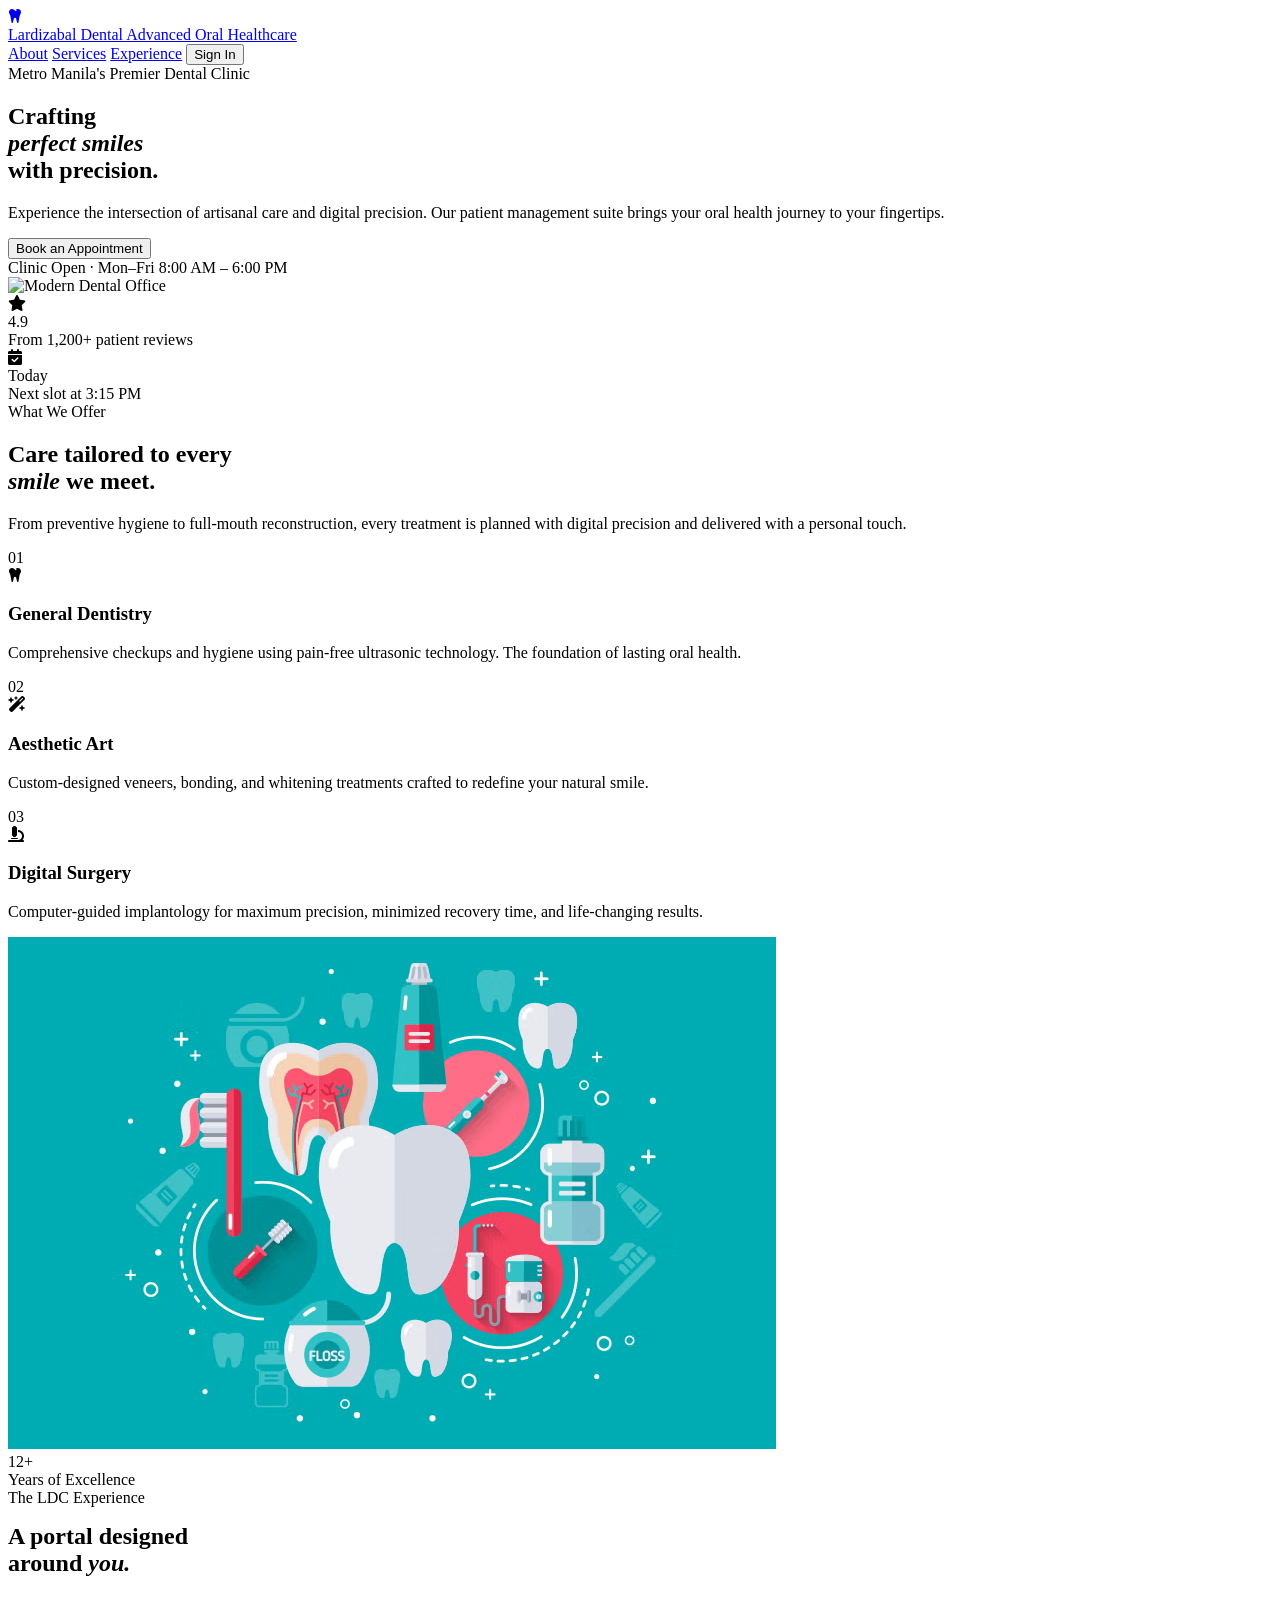
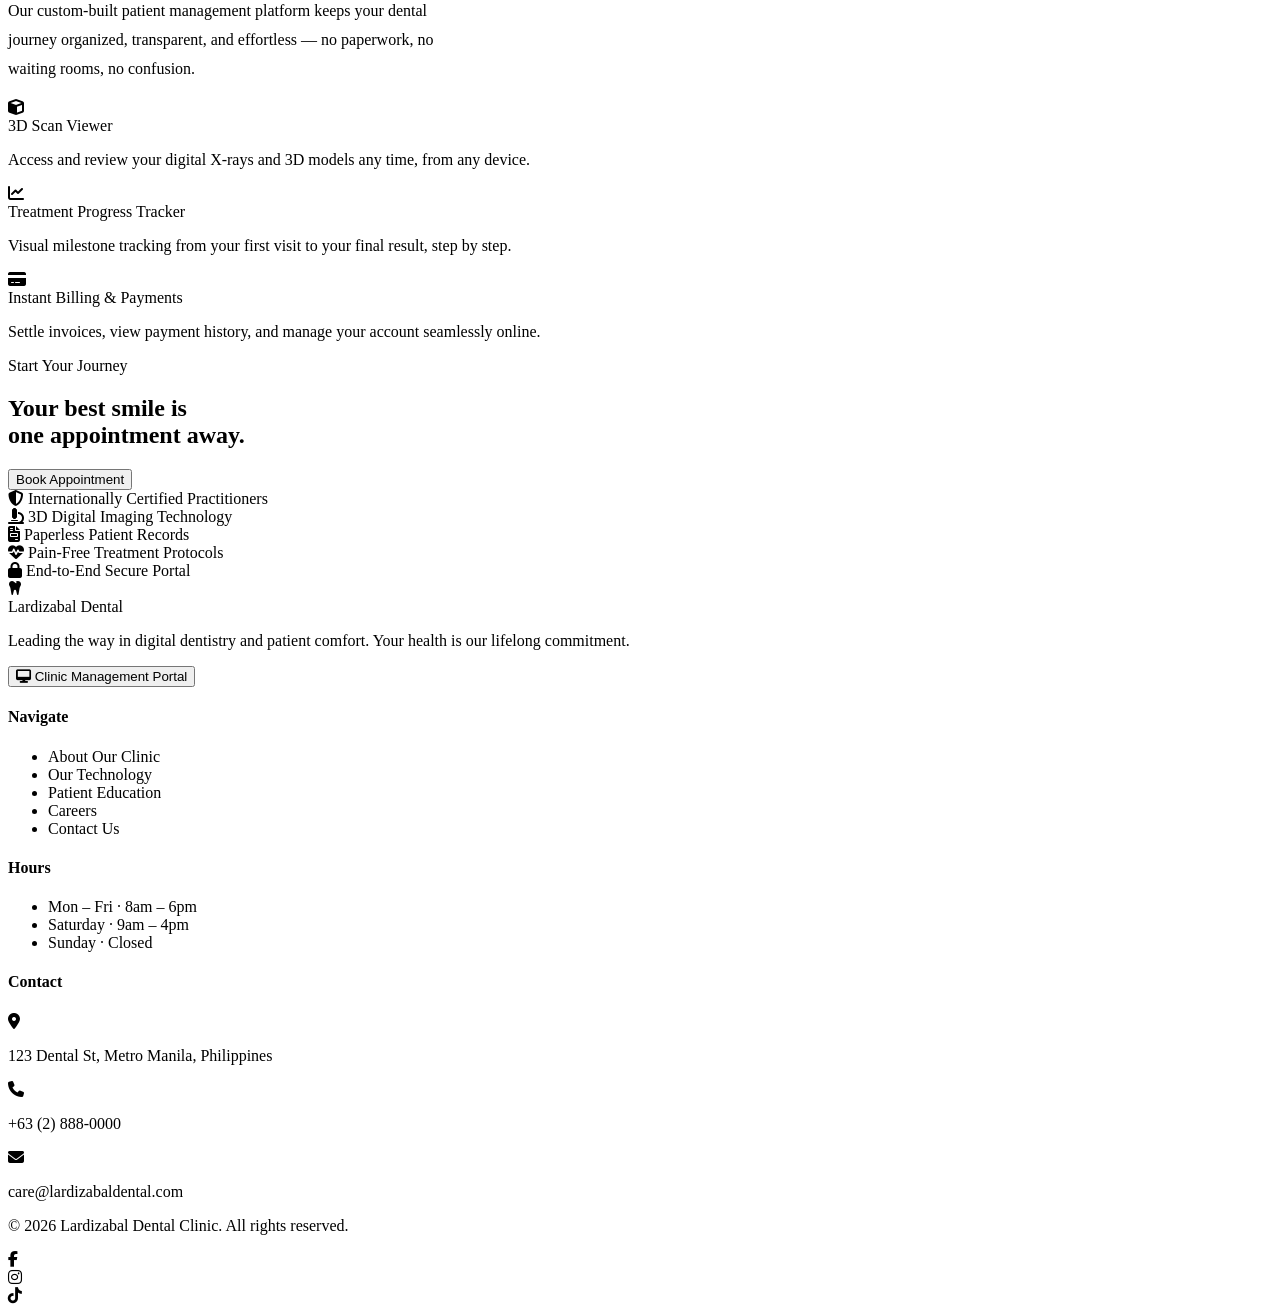
==== commit 613ba64b: "Merge branch 'main' into branch-kym1" ====
--- a/index.html
+++ b/index.html
@@ -1,315 +1,315 @@
-<!DOCTYPE html>
-<html lang="en">
-
-<head>
-    <meta charset="UTF-8">
-    <meta name="viewport" content="width=device-width, initial-scale=1.0">
-    <title>Lardizabal Dental | Advanced Oral Healthcare</title>
-
-    <link href="https://fonts.googleapis.com/css2?family=Inter:wght@300;400;500;600&family=Outfit:wght@300;400;600&display=swap" rel="stylesheet">
-    <link rel="stylesheet" href="https://cdnjs.cloudflare.com/ajax/libs/font-awesome/6.4.0/css/all.min.css" />
-
-    <link rel="stylesheet" href="index.css" />
-</head>
-
-<body>
-
-    <nav id="main-nav">
-        <a href="#" class="nav-brand">
-            <div class="nav-logo-mark">
-                <i class="fas fa-tooth"></i>
-            </div>
-            <div class="nav-brand-text">
-                <span>Lardizabal Dental</span>
-                <span>Advanced Oral Healthcare</span>
-            </div>
-        </a>
-        <div class="nav-links" id="nav-actions">
-            <a href="#about">About</a>
-            <a href="#services">Services</a>
-            <a href="#experience">Experience</a>
-            <button id="auth-btn" class="nav-cta" onclick="handleAuthAction()">Sign In</button>
-        </div>
-    </nav>
-
-    <main>
-        <section class="hero" id="about">
-            <div class="hero-bg-decor"></div>
-
-            <div class="hero-left">
-                <div class="eyebrow">
-                    <div class="eyebrow-line"></div>
-                    <span class="eyebrow-text">Metro Manila's Premier Dental Clinic</span>
-                </div>
-
-                <h1>
-                    Crafting<br>
-                    <em>perfect smiles</em><br>
-                    with precision.
-                </h1>
-
-                <p class="hero-sub">
-                    Experience the intersection of artisanal care and digital precision. Our patient management suite brings your oral health journey to your fingertips.
-                </p>
-
-                <div class="hero-actions">
-                    <button class="btn-primary" onclick="handleBookingAction()">Book an Appointment</button>
-                </div>
-
-                <div class="open-indicator">
-                    <div class="open-dot"></div>
-                    Clinic Open · Mon–Fri 8:00 AM – 6:00 PM
-                </div>
-            </div>
-
-            <div class="hero-right">
-                <div class="hero-image-wrap">
-                    <img src="https://images.unsplash.com/photo-1629909613654-28e377c37b09?auto=format&fit=crop&q=80&w=1200" alt="Modern Dental Office">
-                    <div class="hero-image-overlay"></div>
-                </div>
-
-                <div class="stat-card stat-card-1">
-                    <div class="stat-icon"><i class="fas fa-star"></i></div>
-                    <div class="stat-number">4.9</div>
-                    <div class="stat-label">From 1,200+ patient reviews</div>
-                </div>
-
-                <div class="stat-card stat-card-2">
-                    <div class="stat-icon"><i class="fas fa-calendar-check"></i></div>
-                    <div class="stat-number">Today</div>
-                    <div class="stat-label">Next slot at 3:15 PM</div>
-                </div>
-            </div>
-        </section>
-
-        <section class="services" id="services">
-            <div class="section-header reveal">
-                <div>
-                    <div class="section-label">
-                        <div class="section-label-line"></div>
-                        <span class="section-label-text">What We Offer</span>
-                    </div>
-                    <h2 class="section-title">Care tailored to every<br><em>smile</em> we meet.</h2>
-                </div>
-                <p class="section-desc">From preventive hygiene to full-mouth reconstruction, every treatment is planned with digital precision and delivered with a personal touch.</p>
-            </div>
-
-            <div class="services-grid reveal">
-                <div class="service-card">
-                    <div class="service-num">01</div>
-                    <div class="service-icon"><i class="fas fa-tooth"></i></div>
-                    <h3 class="service-title">General Dentistry</h3>
-                    <p class="service-desc">Comprehensive checkups and hygiene using pain-free ultrasonic technology. The foundation of lasting oral health.</p>
-                </div>
-                <div class="service-card">
-                    <div class="service-num">02</div>
-                    <div class="service-icon"><i class="fas fa-wand-magic-sparkles"></i></div>
-                    <h3 class="service-title">Aesthetic Art</h3>
-                    <p class="service-desc">Custom-designed veneers, bonding, and whitening treatments crafted to redefine your natural smile.</p>
-                </div>
-                <div class="service-card">
-                    <div class="service-num">03</div>
-                    <div class="service-icon"><i class="fas fa-microscope"></i></div>
-                    <h3 class="service-title">Digital Surgery</h3>
-                    <p class="service-desc">Computer-guided implantology for maximum precision, minimized recovery time, and life-changing results.</p>
-                </div>
-            </div>
-        </section>
-
-        <section class="experience" id="experience">
-            <div class="experience-visual reveal">
-                <img class="exp-img-main" src="images/dentalcare.png" alt="Dental Care">
-                <div class="exp-badge">
-                    <div class="exp-badge-num">12+</div>
-                    <div class="exp-badge-text">Years of Excellence</div>
-                </div>
-            </div>
-
-            <div class="experience-content reveal">
-                <div class="section-label">
-                    <div class="section-label-line"></div>
-                    <span class="section-label-text">The LDC Experience</span>
-                </div>
-                <h2 class="section-title" style="margin-top: 16px;">A portal designed<br>around <em>you.</em></h2>
-                <p style="font-size: 1rem; line-height: 1.8; color: var(--text-muted); font-weight: 300; margin-top: 20px; max-width: 440px;">
-                    Our custom-built patient management platform keeps your dental journey organized, transparent, and effortless — no paperwork, no waiting rooms, no confusion.
-                </p>
-
-                <div class="features-list">
-                    <div class="feature-item">
-                        <div class="feature-icon"><i class="fas fa-cube"></i></div>
-                        <div>
-                            <div class="feature-title">3D Scan Viewer</div>
-                            <p class="feature-desc">Access and review your digital X-rays and 3D models any time, from any device.</p>
-                        </div>
-                    </div>
-                    <div class="feature-item">
-                        <div class="feature-icon"><i class="fas fa-chart-line"></i></div>
-                        <div>
-                            <div class="feature-title">Treatment Progress Tracker</div>
-                            <p class="feature-desc">Visual milestone tracking from your first visit to your final result, step by step.</p>
-                        </div>
-                    </div>
-                    <div class="feature-item">
-                        <div class="feature-icon"><i class="fas fa-credit-card"></i></div>
-                        <div>
-                            <div class="feature-title">Instant Billing & Payments</div>
-                            <p class="feature-desc">Settle invoices, view payment history, and manage your account seamlessly online.</p>
-                        </div>
-                    </div>
-                </div>
-            </div>
-        </section>
-
-        <div class="cta-section reveal">
-            <div class="cta-text">
-                <div class="cta-eyebrow">Start Your Journey</div>
-                <h2 class="cta-title">Your best smile is<br>one appointment away.</h2>
-            </div>
-            <div class="cta-actions">
-                <button class="btn-white" onclick="handleBookingAction()">Book Appointment</button>
-            </div>
-        </div>
-
-        <div class="trust-bar">
-            <div class="trust-item"><i class="fas fa-shield-halved"></i> Internationally Certified Practitioners</div>
-            <div class="trust-divider"></div>
-            <div class="trust-item"><i class="fas fa-microscope"></i> 3D Digital Imaging Technology</div>
-            <div class="trust-divider"></div>
-            <div class="trust-item"><i class="fas fa-file-invoice"></i> Paperless Patient Records</div>
-            <div class="trust-divider"></div>
-            <div class="trust-item"><i class="fas fa-heart-pulse"></i> Pain-Free Treatment Protocols</div>
-            <div class="trust-divider"></div>
-            <div class="trust-item"><i class="fas fa-lock"></i> End-to-End Secure Portal</div>
-        </div>
-    </main>
-
-    <footer>
-        <div class="footer-top">
-            <div class="footer-brand">
-                <div class="logo-row">
-                    <div class="logo-mark"><i class="fas fa-tooth"></i></div>
-                    <span class="footer-brand-name">Lardizabal Dental</span>
-                </div>
-                <p class="footer-desc">Leading the way in digital dentistry and patient comfort. Your health is our lifelong commitment.</p>
-                <button class="footer-portal-btn" onclick="location.href='portal.html'">
-                    <i class="fas fa-desktop"></i> Clinic Management Portal
-                </button>
-            </div>
-
-            <div class="footer-col">
-                <h4>Navigate</h4>
-                <ul>
-                    <li>About Our Clinic</li>
-                    <li>Our Technology</li>
-                    <li>Patient Education</li>
-                    <li>Careers</li>
-                    <li>Contact Us</li>
-                </ul>
-            </div>
-
-            <div class="footer-col">
-                <h4>Hours</h4>
-                <ul>
-                    <li>Mon – Fri · 8am – 6pm</li>
-                    <li>Saturday · 9am – 4pm</li>
-                    <li>Sunday · Closed</li>
-                </ul>
-            </div>
-
-            <div class="footer-col">
-                <h4>Contact</h4>
-                <div class="footer-contact-item">
-                    <i class="fas fa-map-marker-alt"></i>
-                    <p>123 Dental St, Metro Manila, Philippines</p>
-                </div>
-                <div class="footer-contact-item">
-                    <i class="fas fa-phone"></i>
-                    <p>+63 (2) 888-0000</p>
-                </div>
-                <div class="footer-contact-item">
-                    <i class="fas fa-envelope"></i>
-                    <p>care@lardizabaldental.com</p>
-                </div>
-            </div>
-        </div>
-
-        <div class="footer-bottom">
-            <p class="footer-copy">&copy; 2026 Lardizabal Dental Clinic. All rights reserved.</p>
-            <div class="footer-socials">
-                <div class="social-btn"><i class="fab fa-facebook-f"></i></div>
-                <div class="social-btn"><i class="fab fa-instagram"></i></div>
-                <div class="social-btn"><i class="fab fa-tiktok"></i></div>
-            </div>
-        </div>
-    </footer>
-
-    <script>
-        // 1. Scroll-shrink Navigation Header
-        const nav = document.getElementById('main-nav');
-        window.addEventListener('scroll', () => {
-            nav.classList.toggle('scrolled', window.pageYOffset > 60);
-        });
-
-        // 2. Reveal Elements on Scroll
-        const reveals = document.querySelectorAll('.reveal');
-        const observer = new IntersectionObserver((entries) => {
-            entries.forEach((entry, i) => {
-                if (entry.isIntersecting) {
-                    setTimeout(() => entry.target.classList.add('visible'), i * 80);
-                    observer.unobserve(entry.target);
-                }
-            });
-        }, {
-            threshold: 0.12
-        });
-        reveals.forEach(el => observer.observe(el));
-
-        // 3. Authentication & UI Persistence
-        document.addEventListener("DOMContentLoaded", () => {
-            const patientId = localStorage.getItem("current_patient_id");
-            const authBtn = document.getElementById("auth-btn");
-            const navActions = document.getElementById("nav-actions");
-            const portalBtn = document.querySelector(".footer-portal-btn");
-
-            if (patientId && patientId !== "0") {
-                authBtn.innerText = "Sign Out";
-                authBtn.style.background = "#e2e8f0";
-                authBtn.style.color = "#4a5568";
-
-                const dashBtn = document.createElement("button");
-                dashBtn.innerText = "Dashboard";
-                dashBtn.className = "nav-cta";
-                dashBtn.onclick = () => window.location.href = 'patient-dashboard.html';
-                navActions.insertBefore(dashBtn, authBtn);
-
-                if (portalBtn) {
-                portalBtn.style.display = "none";
-                }
-            }
-        });
-
-        // 4. Action Handlers
-        function handleAuthAction() {
-            const patientId = localStorage.getItem("current_patient_id");
-            if (patientId && patientId !== "0") {
-                localStorage.removeItem("current_patient_id");
-                window.location.reload();
-            } else {
-                window.location.href = 'portal.html?action=login';
-            }
-        }
-
-        function handleBookingAction() {
-            const patientId = localStorage.getItem("current_patient_id");
-            if (patientId && patientId !== "0") {
-                window.location.href = 'patient-dashboard.html';
-            } else {
-                window.location.href = 'portal.html?action=login';
-            }
-        }
-    </script>
-
-</body>
-
+<!DOCTYPE html>
+<html lang="en">
+
+<head>
+    <meta charset="UTF-8">
+    <meta name="viewport" content="width=device-width, initial-scale=1.0">
+    <title>Lardizabal Dental | Advanced Oral Healthcare</title>
+
+    <link href="https://fonts.googleapis.com/css2?family=Inter:wght@300;400;500;600&family=Outfit:wght@300;400;600&display=swap" rel="stylesheet">
+    <link rel="stylesheet" href="https://cdnjs.cloudflare.com/ajax/libs/font-awesome/6.4.0/css/all.min.css" />
+
+    <link rel="stylesheet" href="index.css" />
+</head>
+
+<body>
+
+    <nav id="main-nav">
+        <a href="#" class="nav-brand">
+            <div class="nav-logo-mark">
+                <i class="fas fa-tooth"></i>
+            </div>
+            <div class="nav-brand-text">
+                <span>Lardizabal Dental</span>
+                <span>Advanced Oral Healthcare</span>
+            </div>
+        </a>
+        <div class="nav-links" id="nav-actions">
+            <a href="#about">About</a>
+            <a href="#services">Services</a>
+            <a href="#experience">Experience</a>
+            <button id="auth-btn" class="nav-cta" onclick="handleAuthAction()">Sign In</button>
+        </div>
+    </nav>
+
+    <main>
+        <section class="hero" id="about">
+            <div class="hero-bg-decor"></div>
+
+            <div class="hero-left">
+                <div class="eyebrow">
+                    <div class="eyebrow-line"></div>
+                    <span class="eyebrow-text">Metro Manila's Premier Dental Clinic</span>
+                </div>
+
+                <h1>
+                    Crafting<br>
+                    <em>perfect smiles</em><br>
+                    with precision.
+                </h1>
+
+                <p class="hero-sub">
+                    Experience the intersection of artisanal care and digital precision. Our patient management suite brings your oral health journey to your fingertips.
+                </p>
+
+                <div class="hero-actions">
+                    <button class="btn-primary" onclick="handleBookingAction()">Book an Appointment</button>
+                </div>
+
+                <div class="open-indicator">
+                    <div class="open-dot"></div>
+                    Clinic Open · Mon–Fri 8:00 AM – 6:00 PM
+                </div>
+            </div>
+
+            <div class="hero-right">
+                <div class="hero-image-wrap">
+                    <img src="https://images.unsplash.com/photo-1629909613654-28e377c37b09?auto=format&fit=crop&q=80&w=1200" alt="Modern Dental Office">
+                    <div class="hero-image-overlay"></div>
+                </div>
+
+                <div class="stat-card stat-card-1">
+                    <div class="stat-icon"><i class="fas fa-star"></i></div>
+                    <div class="stat-number">4.9</div>
+                    <div class="stat-label">From 1,200+ patient reviews</div>
+                </div>
+
+                <div class="stat-card stat-card-2">
+                    <div class="stat-icon"><i class="fas fa-calendar-check"></i></div>
+                    <div class="stat-number">Today</div>
+                    <div class="stat-label">Next slot at 3:15 PM</div>
+                </div>
+            </div>
+        </section>
+
+        <section class="services" id="services">
+            <div class="section-header reveal">
+                <div>
+                    <div class="section-label">
+                        <div class="section-label-line"></div>
+                        <span class="section-label-text">What We Offer</span>
+                    </div>
+                    <h2 class="section-title">Care tailored to every<br><em>smile</em> we meet.</h2>
+                </div>
+                <p class="section-desc">From preventive hygiene to full-mouth reconstruction, every treatment is planned with digital precision and delivered with a personal touch.</p>
+            </div>
+
+            <div class="services-grid reveal">
+                <div class="service-card">
+                    <div class="service-num">01</div>
+                    <div class="service-icon"><i class="fas fa-tooth"></i></div>
+                    <h3 class="service-title">General Dentistry</h3>
+                    <p class="service-desc">Comprehensive checkups and hygiene using pain-free ultrasonic technology. The foundation of lasting oral health.</p>
+                </div>
+                <div class="service-card">
+                    <div class="service-num">02</div>
+                    <div class="service-icon"><i class="fas fa-wand-magic-sparkles"></i></div>
+                    <h3 class="service-title">Aesthetic Art</h3>
+                    <p class="service-desc">Custom-designed veneers, bonding, and whitening treatments crafted to redefine your natural smile.</p>
+                </div>
+                <div class="service-card">
+                    <div class="service-num">03</div>
+                    <div class="service-icon"><i class="fas fa-microscope"></i></div>
+                    <h3 class="service-title">Digital Surgery</h3>
+                    <p class="service-desc">Computer-guided implantology for maximum precision, minimized recovery time, and life-changing results.</p>
+                </div>
+            </div>
+        </section>
+
+        <section class="experience" id="experience">
+            <div class="experience-visual reveal">
+                <img class="exp-img-main" src="images/dentalcare.png" alt="Dental Care">
+                <div class="exp-badge">
+                    <div class="exp-badge-num">12+</div>
+                    <div class="exp-badge-text">Years of Excellence</div>
+                </div>
+            </div>
+
+            <div class="experience-content reveal">
+                <div class="section-label">
+                    <div class="section-label-line"></div>
+                    <span class="section-label-text">The LDC Experience</span>
+                </div>
+                <h2 class="section-title" style="margin-top: 16px;">A portal designed<br>around <em>you.</em></h2>
+                <p style="font-size: 1rem; line-height: 1.8; color: var(--text-muted); font-weight: 300; margin-top: 20px; max-width: 440px;">
+                    Our custom-built patient management platform keeps your dental journey organized, transparent, and effortless — no paperwork, no waiting rooms, no confusion.
+                </p>
+
+                <div class="features-list">
+                    <div class="feature-item">
+                        <div class="feature-icon"><i class="fas fa-cube"></i></div>
+                        <div>
+                            <div class="feature-title">3D Scan Viewer</div>
+                            <p class="feature-desc">Access and review your digital X-rays and 3D models any time, from any device.</p>
+                        </div>
+                    </div>
+                    <div class="feature-item">
+                        <div class="feature-icon"><i class="fas fa-chart-line"></i></div>
+                        <div>
+                            <div class="feature-title">Treatment Progress Tracker</div>
+                            <p class="feature-desc">Visual milestone tracking from your first visit to your final result, step by step.</p>
+                        </div>
+                    </div>
+                    <div class="feature-item">
+                        <div class="feature-icon"><i class="fas fa-credit-card"></i></div>
+                        <div>
+                            <div class="feature-title">Instant Billing & Payments</div>
+                            <p class="feature-desc">Settle invoices, view payment history, and manage your account seamlessly online.</p>
+                        </div>
+                    </div>
+                </div>
+            </div>
+        </section>
+
+        <div class="cta-section reveal">
+            <div class="cta-text">
+                <div class="cta-eyebrow">Start Your Journey</div>
+                <h2 class="cta-title">Your best smile is<br>one appointment away.</h2>
+            </div>
+            <div class="cta-actions">
+                <button class="btn-white" onclick="handleBookingAction()">Book Appointment</button>
+            </div>
+        </div>
+
+        <div class="trust-bar">
+            <div class="trust-item"><i class="fas fa-shield-halved"></i> Internationally Certified Practitioners</div>
+            <div class="trust-divider"></div>
+            <div class="trust-item"><i class="fas fa-microscope"></i> 3D Digital Imaging Technology</div>
+            <div class="trust-divider"></div>
+            <div class="trust-item"><i class="fas fa-file-invoice"></i> Paperless Patient Records</div>
+            <div class="trust-divider"></div>
+            <div class="trust-item"><i class="fas fa-heart-pulse"></i> Pain-Free Treatment Protocols</div>
+            <div class="trust-divider"></div>
+            <div class="trust-item"><i class="fas fa-lock"></i> End-to-End Secure Portal</div>
+        </div>
+    </main>
+
+    <footer>
+        <div class="footer-top">
+            <div class="footer-brand">
+                <div class="logo-row">
+                    <div class="logo-mark"><i class="fas fa-tooth"></i></div>
+                    <span class="footer-brand-name">Lardizabal Dental</span>
+                </div>
+                <p class="footer-desc">Leading the way in digital dentistry and patient comfort. Your health is our lifelong commitment.</p>
+                <button class="footer-portal-btn" onclick="location.href='portal.html'">
+                    <i class="fas fa-desktop"></i> Clinic Management Portal
+                </button>
+            </div>
+
+            <div class="footer-col">
+                <h4>Navigate</h4>
+                <ul>
+                    <li>About Our Clinic</li>
+                    <li>Our Technology</li>
+                    <li>Patient Education</li>
+                    <li>Careers</li>
+                    <li>Contact Us</li>
+                </ul>
+            </div>
+
+            <div class="footer-col">
+                <h4>Hours</h4>
+                <ul>
+                    <li>Mon – Fri · 8am – 6pm</li>
+                    <li>Saturday · 9am – 4pm</li>
+                    <li>Sunday · Closed</li>
+                </ul>
+            </div>
+
+            <div class="footer-col">
+                <h4>Contact</h4>
+                <div class="footer-contact-item">
+                    <i class="fas fa-map-marker-alt"></i>
+                    <p>123 Dental St, Metro Manila, Philippines</p>
+                </div>
+                <div class="footer-contact-item">
+                    <i class="fas fa-phone"></i>
+                    <p>+63 (2) 888-0000</p>
+                </div>
+                <div class="footer-contact-item">
+                    <i class="fas fa-envelope"></i>
+                    <p>care@lardizabaldental.com</p>
+                </div>
+            </div>
+        </div>
+
+        <div class="footer-bottom">
+            <p class="footer-copy">&copy; 2026 Lardizabal Dental Clinic. All rights reserved.</p>
+            <div class="footer-socials">
+                <div class="social-btn"><i class="fab fa-facebook-f"></i></div>
+                <div class="social-btn"><i class="fab fa-instagram"></i></div>
+                <div class="social-btn"><i class="fab fa-tiktok"></i></div>
+            </div>
+        </div>
+    </footer>
+
+    <script>
+        // 1. Scroll-shrink Navigation Header
+        const nav = document.getElementById('main-nav');
+        window.addEventListener('scroll', () => {
+            nav.classList.toggle('scrolled', window.pageYOffset > 60);
+        });
+
+        // 2. Reveal Elements on Scroll
+        const reveals = document.querySelectorAll('.reveal');
+        const observer = new IntersectionObserver((entries) => {
+            entries.forEach((entry, i) => {
+                if (entry.isIntersecting) {
+                    setTimeout(() => entry.target.classList.add('visible'), i * 80);
+                    observer.unobserve(entry.target);
+                }
+            });
+        }, {
+            threshold: 0.12
+        });
+        reveals.forEach(el => observer.observe(el));
+
+        // 3. Authentication & UI Persistence
+        document.addEventListener("DOMContentLoaded", () => {
+            const patientId = localStorage.getItem("current_patient_id");
+            const authBtn = document.getElementById("auth-btn");
+            const navActions = document.getElementById("nav-actions");
+            const portalBtn = document.querySelector(".footer-portal-btn");
+
+            if (patientId && patientId !== "0") {
+                authBtn.innerText = "Sign Out";
+                authBtn.style.background = "#e2e8f0";
+                authBtn.style.color = "#4a5568";
+
+                const dashBtn = document.createElement("button");
+                dashBtn.innerText = "Dashboard";
+                dashBtn.className = "nav-cta";
+                dashBtn.onclick = () => window.location.href = 'patient-dashboard.html';
+                navActions.insertBefore(dashBtn, authBtn);
+
+                if (portalBtn) {
+                portalBtn.style.display = "none";
+                }
+            }
+        });
+
+        // 4. Action Handlers
+        function handleAuthAction() {
+            const patientId = localStorage.getItem("current_patient_id");
+            if (patientId && patientId !== "0") {
+                localStorage.removeItem("current_patient_id");
+                window.location.reload();
+            } else {
+                window.location.href = 'portal.html?action=login';
+            }
+        }
+
+        function handleBookingAction() {
+            const patientId = localStorage.getItem("current_patient_id");
+            if (patientId && patientId !== "0") {
+                window.location.href = 'patient-dashboard.html';
+            } else {
+                window.location.href = 'portal.html?action=login';
+            }
+        }
+    </script>
+
+</body>
+
 </html>
--- a/index.css
+++ b/index.css
@@ -1,3 +1,17 @@
+<<<<<<< HEAD
+:root {
+  --ink: #0a1628;
+  --ink-light: #2d3f5c;
+  --teal: #0d6e7a;
+  --teal-mid: #1a8a98;
+  --teal-bright: #22b5c8;
+  --gold: #c9a96e;
+  --cream: #faf8f4;
+  --paper: #f2ede6;
+  --mist: #e8f4f6;
+  --white: #ffffff;
+  --text-muted: #6b7a91;
+=======
 /* ==========================================================================
    LARDIZABAL DENTAL — MAIN LANDING PAGE STYLES
    1. CORE CONFIGURATION (Variables, Reset, Base)
@@ -27,11 +41,1051 @@
     --mist: #e8f4f6;
     --white: #ffffff;
     --text-muted: #6b7a91;
+>>>>>>> main
 }
 
 *,
 *::before,
 *::after {
+<<<<<<< HEAD
+  box-sizing: border-box;
+  margin: 0;
+  padding: 0;
+}
+
+html {
+  scroll-behavior: smooth;
+  -ms-overflow-style: none; /* IE and Edge */
+  scrollbar-width: none; /* Firefox */
+}
+
+html::-webkit-scrollbar {
+  display: none; /* Chrome, Safari and Opera */
+}
+
+body {
+  font-family: "Inter", sans-serif;
+  background: var(--white);
+  color: var(--ink);
+  overflow-x: hidden;
+  -ms-overflow-style: none;
+  scrollbar-width: none;
+}
+
+body::-webkit-scrollbar {
+  display: none;
+}
+
+/* ── NAV ── */
+nav {
+  position: fixed;
+  top: 0;
+  left: 0;
+  right: 0;
+  z-index: 1000;
+  display: flex;
+  align-items: center;
+  justify-content: space-between;
+  padding: 20px 7%;
+  background: rgba(255, 255, 255, 0.9);
+  backdrop-filter: blur(16px);
+  border-bottom: 1px solid rgba(0, 0, 0, 0.06);
+  transition:
+    padding 0.4s ease,
+    box-shadow 0.4s ease;
+}
+
+nav.scrolled {
+  padding: 12px 7%;
+  box-shadow: 0 8px 32px rgba(10, 22, 40, 0.07);
+}
+
+.nav-brand {
+  display: flex;
+  align-items: center;
+  gap: 14px;
+  text-decoration: none;
+}
+
+.nav-logo-mark {
+  width: 42px;
+  height: 42px;
+  background: var(--teal);
+  border-radius: 12px;
+  display: flex;
+  align-items: center;
+  justify-content: center;
+  color: white;
+  font-size: 1.1rem;
+}
+
+.nav-brand-text {
+  display: flex;
+  flex-direction: column;
+  line-height: 1.1;
+}
+
+.nav-brand-text span:first-child {
+  font-family: "Outfit", serif;
+  font-size: 1.2rem;
+  font-weight: 600;
+  color: var(--ink);
+  letter-spacing: 0.02em;
+}
+
+.nav-brand-text span:last-child {
+  font-size: 0.65rem;
+  font-weight: 500;
+  color: var(--teal-mid);
+  letter-spacing: 0.15em;
+  text-transform: uppercase;
+}
+
+.nav-links {
+  display: flex;
+  align-items: center;
+  gap: 36px;
+}
+
+.nav-links a {
+  text-decoration: none;
+  font-size: 0.88rem;
+  font-weight: 500;
+  color: var(--ink-light);
+  letter-spacing: 0.03em;
+  position: relative;
+  transition: color 0.3s;
+}
+
+.nav-links a::after {
+  content: "";
+  position: absolute;
+  bottom: -4px;
+  left: 0;
+  width: 0;
+  height: 1.5px;
+  background: var(--teal);
+  transition: width 0.3s ease;
+}
+
+.nav-links a:hover {
+  color: var(--teal);
+}
+.nav-links a:hover::after {
+  width: 100%;
+}
+
+.nav-cta {
+  background: var(--teal);
+  color: white;
+  border: none;
+  padding: 11px 28px;
+  border-radius: 8px;
+  font-family: "DM Sans", sans-serif;
+  font-size: 0.88rem;
+  font-weight: 600;
+  cursor: pointer;
+  letter-spacing: 0.03em;
+  transition:
+    background 0.3s,
+    transform 0.2s;
+}
+
+.nav-cta:hover {
+  background: var(--teal-mid);
+  transform: translateY(-1px);
+}
+
+/* ── HERO ── */
+.hero {
+  min-height: 100vh;
+  display: grid;
+  grid-template-columns: 1fr 1fr;
+  padding-top: 82px;
+  position: relative;
+  overflow: hidden;
+}
+
+.hero-bg-decor {
+  position: absolute;
+  inset: 0;
+  pointer-events: none;
+}
+
+.hero-bg-decor::before {
+  content: "";
+  position: absolute;
+  top: -100px;
+  right: -100px;
+  width: 700px;
+  height: 700px;
+  background: radial-gradient(
+    circle,
+    rgba(34, 181, 200, 0.08) 0%,
+    transparent 70%
+  );
+  border-radius: 50%;
+}
+
+.hero-bg-decor::after {
+  content: "";
+  position: absolute;
+  bottom: 0;
+  left: 40%;
+  width: 1px;
+  height: 100%;
+  background: linear-gradient(
+    to bottom,
+    transparent,
+    rgba(13, 110, 122, 0.12),
+    transparent
+  );
+}
+
+.hero-left {
+  display: flex;
+  flex-direction: column;
+  justify-content: center;
+  padding: 80px 7% 80px;
+  position: relative;
+}
+
+.eyebrow {
+  display: inline-flex;
+  align-items: center;
+  gap: 10px;
+  margin-bottom: 32px;
+  opacity: 0;
+  animation: fadeUp 0.8s 0.2s ease forwards;
+}
+
+.eyebrow-line {
+  width: 32px;
+  height: 1.5px;
+  background: var(--gold);
+}
+
+.eyebrow-text {
+  font-size: 0.72rem;
+  font-weight: 600;
+  letter-spacing: 0.2em;
+  text-transform: uppercase;
+  color: var(--gold);
+}
+
+.hero h1 {
+  font-family: "Outfit", serif;
+  font-size: clamp(3.5rem, 5.5vw, 5.5rem);
+  font-weight: 300;
+  line-height: 1.05;
+  letter-spacing: -0.01em;
+  color: var(--ink);
+  margin-bottom: 28px;
+  opacity: 0;
+  animation: fadeUp 0.9s 0.35s ease forwards;
+}
+
+.hero h1 em {
+  font-style: italic;
+  color: var(--teal);
+}
+
+.hero-sub {
+  font-size: 1.05rem;
+  line-height: 1.75;
+  color: var(--text-muted);
+  max-width: 460px;
+  margin-bottom: 48px;
+  font-weight: 300;
+  opacity: 0;
+  animation: fadeUp 0.9s 0.5s ease forwards;
+}
+
+.hero-actions {
+  display: flex;
+  align-items: center;
+  gap: 24px;
+  opacity: 0;
+  animation: fadeUp 0.9s 0.65s ease forwards;
+}
+
+.btn-primary {
+  background: var(--teal);
+  color: white;
+  padding: 16px 40px;
+  border-radius: 8px;
+  border: none;
+  font-family: "DM Sans", sans-serif;
+  font-size: 0.95rem;
+  font-weight: 600;
+  cursor: pointer;
+  letter-spacing: 0.02em;
+  transition: all 0.3s;
+  position: relative;
+  overflow: hidden;
+}
+
+.btn-primary::before {
+  content: "";
+  position: absolute;
+  top: 0;
+  left: -100%;
+  width: 100%;
+  height: 100%;
+  background: linear-gradient(
+    90deg,
+    transparent,
+    rgba(255, 255, 255, 0.15),
+    transparent
+  );
+  transition: left 0.5s;
+}
+
+.btn-primary:hover {
+  background: var(--teal-mid);
+  transform: translateY(-2px);
+  box-shadow: 0 12px 30px rgba(13, 110, 122, 0.25);
+}
+.btn-primary:hover::before {
+  left: 100%;
+}
+
+/* Status indicator */
+.open-indicator {
+  display: inline-flex;
+  align-items: center;
+  gap: 8px;
+  margin-top: 48px;
+  padding: 10px 18px;
+  background: var(--mist);
+  border-radius: 100px;
+  font-size: 0.8rem;
+  font-weight: 500;
+  color: var(--teal);
+  width: fit-content;
+  opacity: 0;
+  animation: fadeUp 0.9s 0.8s ease forwards;
+}
+
+.open-dot {
+  width: 7px;
+  height: 7px;
+  background: #2ecc87;
+  border-radius: 50%;
+  position: relative;
+}
+
+.open-dot::after {
+  content: "";
+  position: absolute;
+  inset: -3px;
+  border-radius: 50%;
+  border: 1.5px solid #2ecc87;
+  animation: ripple 2s infinite;
+}
+
+@keyframes ripple {
+  0% {
+    transform: scale(1);
+    opacity: 1;
+  }
+  100% {
+    transform: scale(1.8);
+    opacity: 0;
+  }
+}
+
+/* ── HERO RIGHT ── */
+.hero-right {
+  position: relative;
+  display: flex;
+  align-items: stretch;
+  overflow: visible;
+  opacity: 0;
+  animation: fadeIn 1.2s 0.4s ease forwards;
+}
+
+.hero-image-wrap {
+  width: 100%;
+  position: relative;
+  overflow: hidden;
+}
+
+.hero-image-wrap img {
+  width: 100%;
+  height: 100%;
+  object-fit: cover;
+  object-position: center;
+}
+
+.hero-image-overlay {
+  position: absolute;
+  inset: 0;
+  background: linear-gradient(
+    to right,
+    rgba(255, 255, 255, 0.3) 0%,
+    transparent 30%
+  );
+}
+
+/* Floating stat cards */
+.stat-card {
+  position: absolute;
+  background: white;
+  border-radius: 16px;
+  padding: 20px 24px;
+  box-shadow: 0 20px 60px rgba(10, 22, 40, 0.12);
+  animation: floatCard 5s ease-in-out infinite;
+}
+
+.stat-card-1 {
+  bottom: 40px;
+  left: 24px;
+  animation-delay: 0s;
+}
+
+.stat-card-2 {
+  top: 60px;
+  right: 24px;
+  animation-delay: 2.5s;
+}
+
+@keyframes floatCard {
+  0%,
+  100% {
+    transform: translateY(0);
+  }
+  50% {
+    transform: translateY(-12px);
+  }
+}
+
+.stat-number {
+  font-family: "Outfit", serif;
+  font-size: 2.2rem;
+  font-weight: 600;
+  color: var(--teal);
+  line-height: 1;
+}
+
+.stat-label {
+  font-size: 0.75rem;
+  color: var(--text-muted);
+  font-weight: 400;
+  margin-top: 4px;
+  letter-spacing: 0.03em;
+}
+
+.stat-icon {
+  width: 36px;
+  height: 36px;
+  background: var(--mist);
+  border-radius: 10px;
+  display: flex;
+  align-items: center;
+  justify-content: center;
+  margin-bottom: 10px;
+  color: var(--teal-mid);
+  font-size: 0.9rem;
+}
+
+/* ── TRUST BAR ── */
+.trust-bar {
+  background: var(--ink);
+  padding: 22px 7%;
+  display: flex;
+  align-items: center;
+  justify-content: space-between;
+  gap: 20px;
+}
+
+.trust-item {
+  display: flex;
+  align-items: center;
+  gap: 14px;
+  color: rgba(255, 255, 255, 0.7);
+  font-size: 0.82rem;
+  font-weight: 400;
+}
+
+.trust-item i {
+  color: var(--gold);
+  font-size: 1rem;
+}
+
+.trust-divider {
+  width: 1px;
+  height: 20px;
+  background: rgba(255, 255, 255, 0.15);
+}
+
+/* ── SERVICES ── */
+.services {
+  padding: 120px 7%;
+  background: var(--cream);
+}
+
+.section-header {
+  display: grid;
+  grid-template-columns: 1fr 1fr;
+  gap: 60px;
+  align-items: end;
+  margin-bottom: 70px;
+}
+
+.section-label {
+  display: flex;
+  align-items: center;
+  gap: 12px;
+  margin-bottom: 20px;
+}
+
+.section-label-line {
+  width: 28px;
+  height: 1.5px;
+  background: var(--gold);
+}
+
+.section-label-text {
+  font-size: 0.7rem;
+  font-weight: 600;
+  letter-spacing: 0.2em;
+  text-transform: uppercase;
+  color: var(--gold);
+}
+
+.section-title {
+  font-family: "Outfit", serif;
+  font-size: clamp(2.2rem, 3.5vw, 3.5rem);
+  font-weight: 300;
+  line-height: 1.15;
+  color: var(--ink);
+}
+
+.section-title em {
+  font-style: italic;
+  color: var(--teal);
+}
+
+.section-desc {
+  font-size: 1rem;
+  line-height: 1.8;
+  color: var(--text-muted);
+  font-weight: 300;
+  max-width: 420px;
+}
+
+.services-grid {
+  display: grid;
+  grid-template-columns: repeat(3, 1fr);
+  gap: 2px;
+  background: rgba(0, 0, 0, 0.06);
+  border-radius: 20px;
+  overflow: hidden;
+}
+
+.service-card {
+  background: white;
+  padding: 48px 40px;
+  position: relative;
+  transition: all 0.4s ease;
+  cursor: default;
+}
+
+.service-card::after {
+  content: "";
+  position: absolute;
+  bottom: 0;
+  left: 40px;
+  right: 40px;
+  height: 2px;
+  background: var(--teal);
+  transform: scaleX(0);
+  transition: transform 0.4s ease;
+}
+
+.service-card:hover {
+  background: var(--ink);
+}
+.service-card:hover .service-icon {
+  background: rgba(34, 181, 200, 0.15);
+  color: var(--teal-bright);
+}
+.service-card:hover .service-title {
+  color: white;
+}
+.service-card:hover .service-desc {
+  color: rgba(255, 255, 255, 0.6);
+}
+.service-card:hover .service-num {
+  color: rgba(255, 255, 255, 0.15);
+}
+.service-card:hover::after {
+  transform: scaleX(1);
+}
+
+.service-num {
+  font-family: "Outfit", serif;
+  font-size: 5rem;
+  font-weight: 300;
+  color: rgba(0, 0, 0, 0.05);
+  position: absolute;
+  top: 16px;
+  right: 24px;
+  line-height: 1;
+  transition: color 0.4s;
+}
+
+.service-icon {
+  width: 52px;
+  height: 52px;
+  background: var(--mist);
+  border-radius: 14px;
+  display: flex;
+  align-items: center;
+  justify-content: center;
+  color: var(--teal);
+  font-size: 1.2rem;
+  margin-bottom: 28px;
+  transition: all 0.4s;
+}
+
+.service-title {
+  font-family: "Outfit", serif;
+  font-size: 1.6rem;
+  font-weight: 400;
+  color: var(--ink);
+  margin-bottom: 14px;
+  transition: color 0.4s;
+}
+
+.service-desc {
+  font-size: 0.9rem;
+  line-height: 1.75;
+  color: var(--text-muted);
+  font-weight: 300;
+  transition: color 0.4s;
+}
+
+/* ── EXPERIENCE SECTION ── */
+.experience {
+  padding: 120px 7%;
+  display: grid;
+  grid-template-columns: 1fr 1fr;
+  gap: 100px;
+  align-items: center;
+}
+
+.experience-visual {
+  position: relative;
+}
+
+.exp-img-main {
+  width: 100%;
+  height: 520px;
+  object-fit: cover;
+  border-radius: 24px;
+}
+
+.exp-img-accent {
+  position: absolute;
+  width: 200px;
+  height: 230px;
+  object-fit: cover;
+  border-radius: 16px;
+  bottom: -30px;
+  right: -30px;
+  border: 6px solid white;
+  box-shadow: 0 20px 50px rgba(0, 0, 0, 0.1);
+}
+
+.exp-badge {
+  position: absolute;
+  top: 30px;
+  right: 30px;
+  background: white;
+  border-radius: 16px;
+  padding: 16px 20px;
+  box-shadow: 0 10px 30px rgba(0, 0, 0, 0.08);
+  text-align: center;
+}
+
+.exp-badge-num {
+  font-family: "Outfit", serif;
+  font-size: 2.4rem;
+  font-weight: 600;
+  color: var(--teal);
+  line-height: 1;
+}
+
+.exp-badge-text {
+  font-size: 0.7rem;
+  color: var(--text-muted);
+  font-weight: 500;
+  letter-spacing: 0.05em;
+}
+
+.experience-content {
+  padding-left: 20px;
+}
+
+.features-list {
+  margin-top: 48px;
+  display: flex;
+  flex-direction: column;
+  gap: 24px;
+}
+
+.feature-item {
+  display: flex;
+  gap: 20px;
+  align-items: flex-start;
+}
+
+.feature-icon {
+  width: 44px;
+  height: 44px;
+  flex-shrink: 0;
+  background: var(--mist);
+  border-radius: 12px;
+  display: flex;
+  align-items: center;
+  justify-content: center;
+  color: var(--teal);
+  font-size: 0.95rem;
+  margin-top: 2px;
+}
+
+.feature-title {
+  font-weight: 600;
+  color: var(--ink);
+  margin-bottom: 5px;
+  font-size: 0.95rem;
+}
+
+.feature-desc {
+  font-size: 0.875rem;
+  color: var(--text-muted);
+  line-height: 1.65;
+  font-weight: 300;
+}
+
+/* ── CTA BANNER ── */
+.cta-section {
+  margin: 0 7% 120px;
+  background: var(--teal);
+  border-radius: 28px;
+  padding: 80px;
+  display: flex;
+  align-items: center;
+  justify-content: space-between;
+  gap: 60px;
+  position: relative;
+  overflow: hidden;
+}
+
+.cta-section::before {
+  content: "";
+  position: absolute;
+  top: -80px;
+  right: -80px;
+  width: 400px;
+  height: 400px;
+  background: radial-gradient(
+    circle,
+    rgba(255, 255, 255, 0.08),
+    transparent 70%
+  );
+  border-radius: 50%;
+}
+
+.cta-section::after {
+  content: "";
+  position: absolute;
+  bottom: -60px;
+  left: 40%;
+  width: 300px;
+  height: 300px;
+  background: radial-gradient(
+    circle,
+    rgba(255, 255, 255, 0.05),
+    transparent 70%
+  );
+  border-radius: 50%;
+}
+
+.cta-text {
+  position: relative;
+  z-index: 1;
+}
+
+.cta-eyebrow {
+  font-size: 0.7rem;
+  font-weight: 600;
+  letter-spacing: 0.2em;
+  text-transform: uppercase;
+  color: rgba(255, 255, 255, 0.6);
+  margin-bottom: 16px;
+}
+
+.cta-title {
+  font-family: "Outfit", serif;
+  font-size: clamp(2rem, 3vw, 3rem);
+  font-weight: 300;
+  color: white;
+  line-height: 1.2;
+}
+
+.cta-actions {
+  display: flex;
+  gap: 16px;
+  flex-shrink: 0;
+  position: relative;
+  z-index: 1;
+}
+
+.btn-white {
+  background: white;
+  color: var(--teal);
+  padding: 16px 36px;
+  border-radius: 8px;
+  border: none;
+  font-family: "DM Sans", sans-serif;
+  font-size: 0.9rem;
+  font-weight: 600;
+  cursor: pointer;
+  transition: all 0.3s;
+  white-space: nowrap;
+}
+
+.btn-white:hover {
+  transform: translateY(-2px);
+  box-shadow: 0 12px 30px rgba(0, 0, 0, 0.15);
+}
+
+.btn-outline-white {
+  background: transparent;
+  color: white;
+  padding: 16px 36px;
+  border-radius: 8px;
+  border: 1.5px solid rgba(255, 255, 255, 0.4);
+  font-family: "DM Sans", sans-serif;
+  font-size: 0.9rem;
+  font-weight: 500;
+  cursor: pointer;
+  transition: all 0.3s;
+  white-space: nowrap;
+}
+
+.btn-outline-white:hover {
+  border-color: white;
+  background: rgba(255, 255, 255, 0.08);
+}
+
+/* ── FOOTER ── */
+footer {
+  background: var(--ink);
+  color: white;
+  padding: 80px 7% 40px;
+}
+
+.footer-top {
+  display: grid;
+  grid-template-columns: 2fr 1fr 1fr 1.5fr;
+  gap: 60px;
+  margin-bottom: 60px;
+  padding-bottom: 60px;
+  border-bottom: 1px solid rgba(255, 255, 255, 0.08);
+}
+
+.footer-brand .logo-row {
+  display: flex;
+  align-items: center;
+  gap: 14px;
+  margin-bottom: 20px;
+}
+
+.footer-brand .logo-mark {
+  width: 38px;
+  height: 38px;
+  background: var(--teal);
+  border-radius: 10px;
+  display: flex;
+  align-items: center;
+  justify-content: center;
+  color: white;
+  font-size: 1rem;
+}
+
+.footer-brand-name {
+  font-family: "Outfit", serif;
+  font-size: 1.15rem;
+  font-weight: 400;
+  letter-spacing: 0.05em;
+}
+
+.footer-desc {
+  font-size: 0.875rem;
+  line-height: 1.8;
+  color: rgba(255, 255, 255, 0.45);
+  font-weight: 300;
+  max-width: 280px;
+  margin-bottom: 28px;
+}
+
+.footer-portal-btn {
+  display: inline-flex;
+  align-items: center;
+  gap: 10px;
+  background: rgba(255, 255, 255, 0.06);
+  border: 1px solid rgba(255, 255, 255, 0.1);
+  color: rgba(255, 255, 255, 0.8);
+  padding: 11px 20px;
+  border-radius: 8px;
+  font-size: 0.82rem;
+  font-family: "DM Sans", sans-serif;
+  font-weight: 500;
+  cursor: pointer;
+  transition: all 0.3s;
+  letter-spacing: 0.02em;
+}
+
+.footer-portal-btn:hover {
+  background: rgba(255, 255, 255, 0.1);
+  color: white;
+}
+
+.footer-col h4 {
+  font-size: 0.7rem;
+  font-weight: 600;
+  letter-spacing: 0.18em;
+  text-transform: uppercase;
+  color: var(--gold);
+  margin-bottom: 24px;
+}
+
+.footer-col ul {
+  list-style: none;
+  display: flex;
+  flex-direction: column;
+  gap: 12px;
+}
+
+.footer-col ul li {
+  font-size: 0.875rem;
+  color: rgba(255, 255, 255, 0.45);
+  cursor: pointer;
+  transition: color 0.2s;
+  font-weight: 300;
+}
+
+.footer-col ul li:hover {
+  color: rgba(255, 255, 255, 0.8);
+}
+
+.footer-contact-item {
+  display: flex;
+  align-items: flex-start;
+  gap: 12px;
+  margin-bottom: 14px;
+}
+
+.footer-contact-item i {
+  color: var(--teal-bright);
+  font-size: 0.8rem;
+  margin-top: 3px;
+  flex-shrink: 0;
+}
+
+.footer-contact-item p {
+  font-size: 0.875rem;
+  color: rgba(255, 255, 255, 0.45);
+  font-weight: 300;
+  line-height: 1.5;
+}
+
+.footer-bottom {
+  display: flex;
+  align-items: center;
+  justify-content: space-between;
+}
+
+.footer-copy {
+  font-size: 0.78rem;
+  color: rgba(255, 255, 255, 0.25);
+}
+
+.footer-socials {
+  display: flex;
+  gap: 12px;
+}
+
+.social-btn {
+  width: 34px;
+  height: 34px;
+  border-radius: 8px;
+  background: rgba(255, 255, 255, 0.06);
+  border: 1px solid rgba(255, 255, 255, 0.08);
+  display: flex;
+  align-items: center;
+  justify-content: center;
+  color: rgba(255, 255, 255, 0.4);
+  font-size: 0.8rem;
+  cursor: pointer;
+  transition: all 0.3s;
+}
+
+.social-btn:hover {
+  background: var(--teal);
+  border-color: var(--teal);
+  color: white;
+}
+
+/* ── ANIMATIONS ── */
+@keyframes fadeUp {
+  from {
+    opacity: 0;
+    transform: translateY(24px);
+  }
+  to {
+    opacity: 1;
+    transform: translateY(0);
+  }
+}
+
+@keyframes fadeIn {
+  from {
+    opacity: 0;
+  }
+  to {
+    opacity: 1;
+  }
+}
+
+.reveal {
+  opacity: 0;
+  transform: translateY(30px);
+  transition:
+    opacity 0.7s ease,
+    transform 0.7s ease;
+}
+
+.reveal.visible {
+  opacity: 1;
+  transform: translateY(0);
+}
+
+/* ── RESPONSIVE ── */
+@media (max-width: 900px) {
+  .hero {
+    grid-template-columns: 1fr;
+    min-height: auto;
+  }
+  .hero-right {
+    height: 50vh;
+  }
+  .stat-card-2 {
+=======
     box-sizing: border-box;
     margin: 0;
     padding: 0;
@@ -57,8 +1111,36 @@
 }
 
 body::-webkit-scrollbar {
+>>>>>>> main
     display: none;
-}
+  }
+  .services-grid {
+    grid-template-columns: 1fr;
+  }
+  .section-header {
+    grid-template-columns: 1fr;
+    gap: 20px;
+  }
+  .experience {
+    grid-template-columns: 1fr;
+  }
+  .cta-section {
+    flex-direction: column;
+    padding: 60px 40px;
+  }
+  .footer-top {
+    grid-template-columns: 1fr 1fr;
+  }
+  .trust-bar {
+    flex-wrap: wrap;
+    gap: 16px;
+  }
+  .trust-divider {
+    display: none;
+  }
+}
+<<<<<<< HEAD
+=======
 
 /* ==========================================================================
    2. GLOBAL UI ELEMENTS
@@ -1086,4 +2168,5 @@
     .trust-divider {
         display: none;
     }
-}+}
+>>>>>>> main
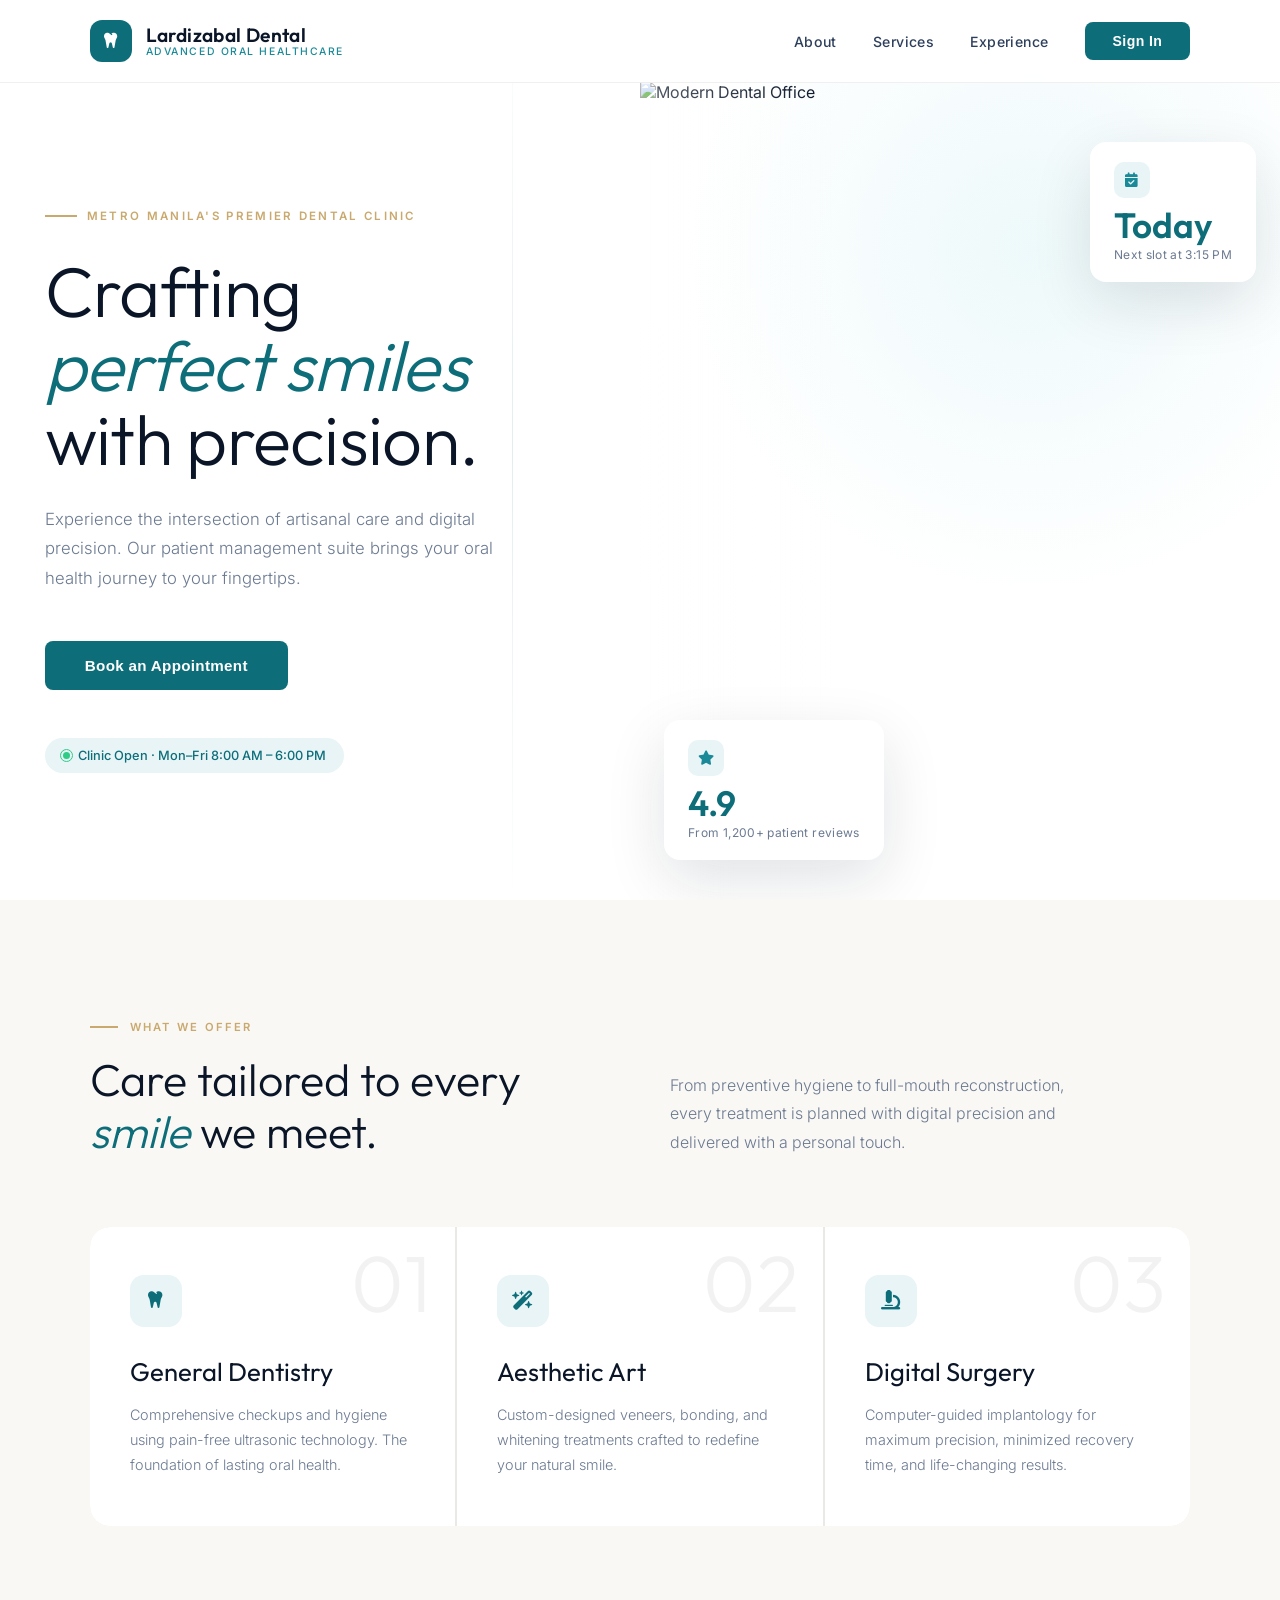
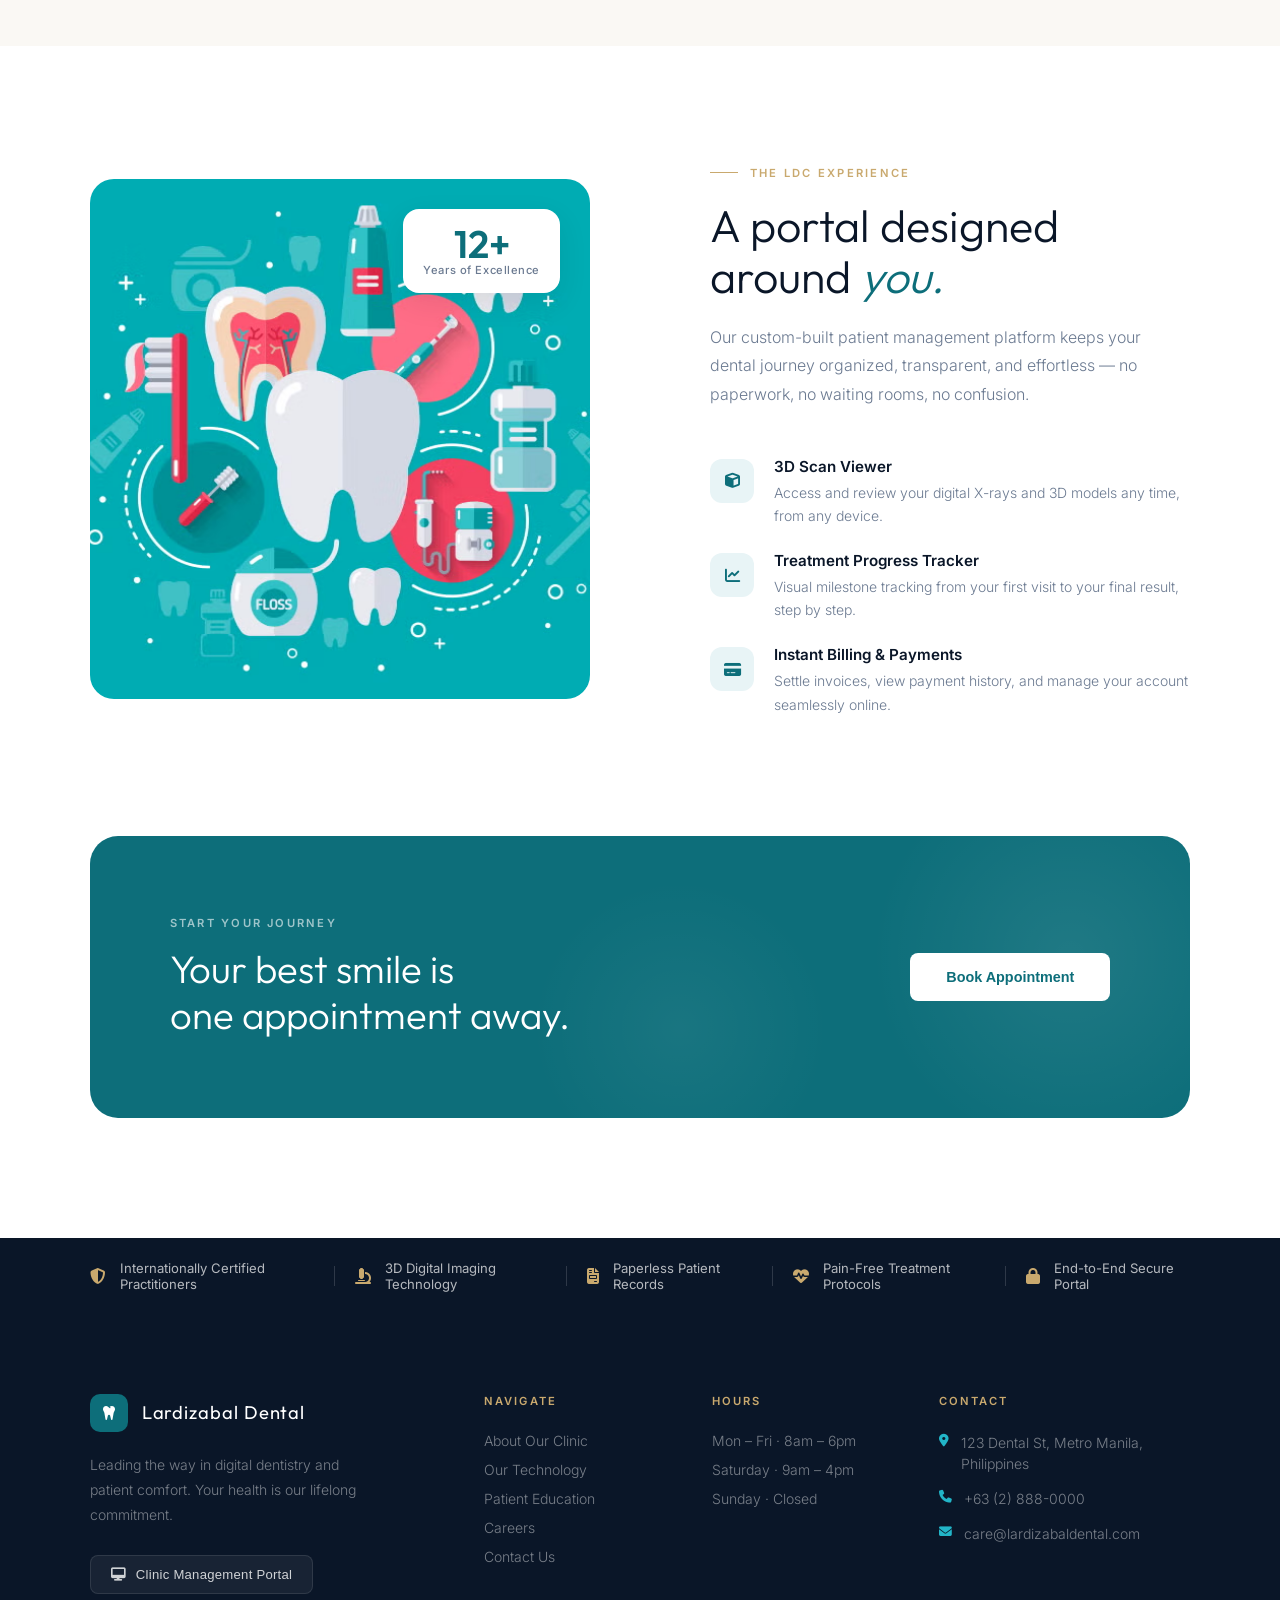
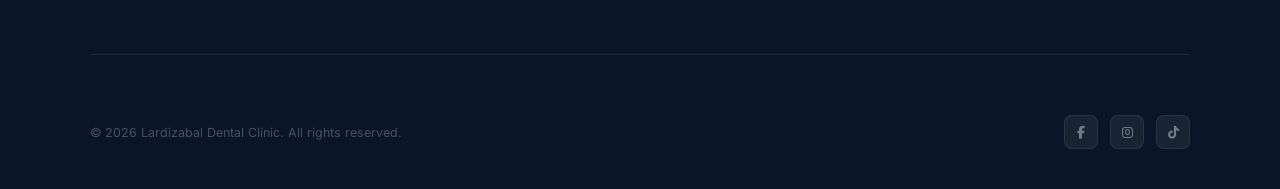
==== commit 412e29b7: "Bago Bago." ====
--- a/index.html
+++ b/index.html
@@ -1,315 +1,251 @@
-<!DOCTYPE html>
-<html lang="en">
-
-<head>
-    <meta charset="UTF-8">
-    <meta name="viewport" content="width=device-width, initial-scale=1.0">
-    <title>Lardizabal Dental | Advanced Oral Healthcare</title>
-
-    <link href="https://fonts.googleapis.com/css2?family=Inter:wght@300;400;500;600&family=Outfit:wght@300;400;600&display=swap" rel="stylesheet">
-    <link rel="stylesheet" href="https://cdnjs.cloudflare.com/ajax/libs/font-awesome/6.4.0/css/all.min.css" />
-
-    <link rel="stylesheet" href="index.css" />
-</head>
-
-<body>
-
-    <nav id="main-nav">
-        <a href="#" class="nav-brand">
-            <div class="nav-logo-mark">
-                <i class="fas fa-tooth"></i>
-            </div>
-            <div class="nav-brand-text">
-                <span>Lardizabal Dental</span>
-                <span>Advanced Oral Healthcare</span>
-            </div>
-        </a>
-        <div class="nav-links" id="nav-actions">
-            <a href="#about">About</a>
-            <a href="#services">Services</a>
-            <a href="#experience">Experience</a>
-            <button id="auth-btn" class="nav-cta" onclick="handleAuthAction()">Sign In</button>
-        </div>
-    </nav>
-
-    <main>
-        <section class="hero" id="about">
-            <div class="hero-bg-decor"></div>
-
-            <div class="hero-left">
-                <div class="eyebrow">
-                    <div class="eyebrow-line"></div>
-                    <span class="eyebrow-text">Metro Manila's Premier Dental Clinic</span>
-                </div>
-
-                <h1>
-                    Crafting<br>
-                    <em>perfect smiles</em><br>
-                    with precision.
-                </h1>
-
-                <p class="hero-sub">
-                    Experience the intersection of artisanal care and digital precision. Our patient management suite brings your oral health journey to your fingertips.
-                </p>
-
-                <div class="hero-actions">
-                    <button class="btn-primary" onclick="handleBookingAction()">Book an Appointment</button>
-                </div>
-
-                <div class="open-indicator">
-                    <div class="open-dot"></div>
-                    Clinic Open · Mon–Fri 8:00 AM – 6:00 PM
-                </div>
-            </div>
-
-            <div class="hero-right">
-                <div class="hero-image-wrap">
-                    <img src="https://images.unsplash.com/photo-1629909613654-28e377c37b09?auto=format&fit=crop&q=80&w=1200" alt="Modern Dental Office">
-                    <div class="hero-image-overlay"></div>
-                </div>
-
-                <div class="stat-card stat-card-1">
-                    <div class="stat-icon"><i class="fas fa-star"></i></div>
-                    <div class="stat-number">4.9</div>
-                    <div class="stat-label">From 1,200+ patient reviews</div>
-                </div>
-
-                <div class="stat-card stat-card-2">
-                    <div class="stat-icon"><i class="fas fa-calendar-check"></i></div>
-                    <div class="stat-number">Today</div>
-                    <div class="stat-label">Next slot at 3:15 PM</div>
-                </div>
-            </div>
-        </section>
-
-        <section class="services" id="services">
-            <div class="section-header reveal">
-                <div>
-                    <div class="section-label">
-                        <div class="section-label-line"></div>
-                        <span class="section-label-text">What We Offer</span>
-                    </div>
-                    <h2 class="section-title">Care tailored to every<br><em>smile</em> we meet.</h2>
-                </div>
-                <p class="section-desc">From preventive hygiene to full-mouth reconstruction, every treatment is planned with digital precision and delivered with a personal touch.</p>
-            </div>
-
-            <div class="services-grid reveal">
-                <div class="service-card">
-                    <div class="service-num">01</div>
-                    <div class="service-icon"><i class="fas fa-tooth"></i></div>
-                    <h3 class="service-title">General Dentistry</h3>
-                    <p class="service-desc">Comprehensive checkups and hygiene using pain-free ultrasonic technology. The foundation of lasting oral health.</p>
-                </div>
-                <div class="service-card">
-                    <div class="service-num">02</div>
-                    <div class="service-icon"><i class="fas fa-wand-magic-sparkles"></i></div>
-                    <h3 class="service-title">Aesthetic Art</h3>
-                    <p class="service-desc">Custom-designed veneers, bonding, and whitening treatments crafted to redefine your natural smile.</p>
-                </div>
-                <div class="service-card">
-                    <div class="service-num">03</div>
-                    <div class="service-icon"><i class="fas fa-microscope"></i></div>
-                    <h3 class="service-title">Digital Surgery</h3>
-                    <p class="service-desc">Computer-guided implantology for maximum precision, minimized recovery time, and life-changing results.</p>
-                </div>
-            </div>
-        </section>
-
-        <section class="experience" id="experience">
-            <div class="experience-visual reveal">
-                <img class="exp-img-main" src="images/dentalcare.png" alt="Dental Care">
-                <div class="exp-badge">
-                    <div class="exp-badge-num">12+</div>
-                    <div class="exp-badge-text">Years of Excellence</div>
-                </div>
-            </div>
-
-            <div class="experience-content reveal">
-                <div class="section-label">
-                    <div class="section-label-line"></div>
-                    <span class="section-label-text">The LDC Experience</span>
-                </div>
-                <h2 class="section-title" style="margin-top: 16px;">A portal designed<br>around <em>you.</em></h2>
-                <p style="font-size: 1rem; line-height: 1.8; color: var(--text-muted); font-weight: 300; margin-top: 20px; max-width: 440px;">
-                    Our custom-built patient management platform keeps your dental journey organized, transparent, and effortless — no paperwork, no waiting rooms, no confusion.
-                </p>
-
-                <div class="features-list">
-                    <div class="feature-item">
-                        <div class="feature-icon"><i class="fas fa-cube"></i></div>
-                        <div>
-                            <div class="feature-title">3D Scan Viewer</div>
-                            <p class="feature-desc">Access and review your digital X-rays and 3D models any time, from any device.</p>
-                        </div>
-                    </div>
-                    <div class="feature-item">
-                        <div class="feature-icon"><i class="fas fa-chart-line"></i></div>
-                        <div>
-                            <div class="feature-title">Treatment Progress Tracker</div>
-                            <p class="feature-desc">Visual milestone tracking from your first visit to your final result, step by step.</p>
-                        </div>
-                    </div>
-                    <div class="feature-item">
-                        <div class="feature-icon"><i class="fas fa-credit-card"></i></div>
-                        <div>
-                            <div class="feature-title">Instant Billing & Payments</div>
-                            <p class="feature-desc">Settle invoices, view payment history, and manage your account seamlessly online.</p>
-                        </div>
-                    </div>
-                </div>
-            </div>
-        </section>
-
-        <div class="cta-section reveal">
-            <div class="cta-text">
-                <div class="cta-eyebrow">Start Your Journey</div>
-                <h2 class="cta-title">Your best smile is<br>one appointment away.</h2>
-            </div>
-            <div class="cta-actions">
-                <button class="btn-white" onclick="handleBookingAction()">Book Appointment</button>
-            </div>
-        </div>
-
-        <div class="trust-bar">
-            <div class="trust-item"><i class="fas fa-shield-halved"></i> Internationally Certified Practitioners</div>
-            <div class="trust-divider"></div>
-            <div class="trust-item"><i class="fas fa-microscope"></i> 3D Digital Imaging Technology</div>
-            <div class="trust-divider"></div>
-            <div class="trust-item"><i class="fas fa-file-invoice"></i> Paperless Patient Records</div>
-            <div class="trust-divider"></div>
-            <div class="trust-item"><i class="fas fa-heart-pulse"></i> Pain-Free Treatment Protocols</div>
-            <div class="trust-divider"></div>
-            <div class="trust-item"><i class="fas fa-lock"></i> End-to-End Secure Portal</div>
-        </div>
-    </main>
-
-    <footer>
-        <div class="footer-top">
-            <div class="footer-brand">
-                <div class="logo-row">
-                    <div class="logo-mark"><i class="fas fa-tooth"></i></div>
-                    <span class="footer-brand-name">Lardizabal Dental</span>
-                </div>
-                <p class="footer-desc">Leading the way in digital dentistry and patient comfort. Your health is our lifelong commitment.</p>
-                <button class="footer-portal-btn" onclick="location.href='portal.html'">
-                    <i class="fas fa-desktop"></i> Clinic Management Portal
-                </button>
-            </div>
-
-            <div class="footer-col">
-                <h4>Navigate</h4>
-                <ul>
-                    <li>About Our Clinic</li>
-                    <li>Our Technology</li>
-                    <li>Patient Education</li>
-                    <li>Careers</li>
-                    <li>Contact Us</li>
-                </ul>
-            </div>
-
-            <div class="footer-col">
-                <h4>Hours</h4>
-                <ul>
-                    <li>Mon – Fri · 8am – 6pm</li>
-                    <li>Saturday · 9am – 4pm</li>
-                    <li>Sunday · Closed</li>
-                </ul>
-            </div>
-
-            <div class="footer-col">
-                <h4>Contact</h4>
-                <div class="footer-contact-item">
-                    <i class="fas fa-map-marker-alt"></i>
-                    <p>123 Dental St, Metro Manila, Philippines</p>
-                </div>
-                <div class="footer-contact-item">
-                    <i class="fas fa-phone"></i>
-                    <p>+63 (2) 888-0000</p>
-                </div>
-                <div class="footer-contact-item">
-                    <i class="fas fa-envelope"></i>
-                    <p>care@lardizabaldental.com</p>
-                </div>
-            </div>
-        </div>
-
-        <div class="footer-bottom">
-            <p class="footer-copy">&copy; 2026 Lardizabal Dental Clinic. All rights reserved.</p>
-            <div class="footer-socials">
-                <div class="social-btn"><i class="fab fa-facebook-f"></i></div>
-                <div class="social-btn"><i class="fab fa-instagram"></i></div>
-                <div class="social-btn"><i class="fab fa-tiktok"></i></div>
-            </div>
-        </div>
-    </footer>
-
-    <script>
-        // 1. Scroll-shrink Navigation Header
-        const nav = document.getElementById('main-nav');
-        window.addEventListener('scroll', () => {
-            nav.classList.toggle('scrolled', window.pageYOffset > 60);
-        });
-
-        // 2. Reveal Elements on Scroll
-        const reveals = document.querySelectorAll('.reveal');
-        const observer = new IntersectionObserver((entries) => {
-            entries.forEach((entry, i) => {
-                if (entry.isIntersecting) {
-                    setTimeout(() => entry.target.classList.add('visible'), i * 80);
-                    observer.unobserve(entry.target);
-                }
-            });
-        }, {
-            threshold: 0.12
-        });
-        reveals.forEach(el => observer.observe(el));
-
-        // 3. Authentication & UI Persistence
-        document.addEventListener("DOMContentLoaded", () => {
-            const patientId = localStorage.getItem("current_patient_id");
-            const authBtn = document.getElementById("auth-btn");
-            const navActions = document.getElementById("nav-actions");
-            const portalBtn = document.querySelector(".footer-portal-btn");
-
-            if (patientId && patientId !== "0") {
-                authBtn.innerText = "Sign Out";
-                authBtn.style.background = "#e2e8f0";
-                authBtn.style.color = "#4a5568";
-
-                const dashBtn = document.createElement("button");
-                dashBtn.innerText = "Dashboard";
-                dashBtn.className = "nav-cta";
-                dashBtn.onclick = () => window.location.href = 'patient-dashboard.html';
-                navActions.insertBefore(dashBtn, authBtn);
-
-                if (portalBtn) {
-                portalBtn.style.display = "none";
-                }
-            }
-        });
-
-        // 4. Action Handlers
-        function handleAuthAction() {
-            const patientId = localStorage.getItem("current_patient_id");
-            if (patientId && patientId !== "0") {
-                localStorage.removeItem("current_patient_id");
-                window.location.reload();
-            } else {
-                window.location.href = 'portal.html?action=login';
-            }
-        }
-
-        function handleBookingAction() {
-            const patientId = localStorage.getItem("current_patient_id");
-            if (patientId && patientId !== "0") {
-                window.location.href = 'patient-dashboard.html';
-            } else {
-                window.location.href = 'portal.html?action=login';
-            }
-        }
-    </script>
-
-</body>
-
+<!DOCTYPE html>
+<html lang="en">
+
+<head>
+    <meta charset="UTF-8">
+    <meta name="viewport" content="width=device-width, initial-scale=1.0">
+    <title>Lardizabal Dental | Advanced Oral Healthcare</title>
+
+    <link href="https://fonts.googleapis.com/css2?family=Inter:wght@300;400;500;600&family=Outfit:wght@300;400;600&display=swap" rel="stylesheet">
+    <link rel="stylesheet" href="https://cdnjs.cloudflare.com/ajax/libs/font-awesome/6.4.0/css/all.min.css" />
+
+    <link rel="stylesheet" href="index-styles.css" />
+</head>
+
+<body>
+
+    <nav id="main-nav">
+        <a href="#" class="nav-brand">
+            <div class="nav-logo-mark">
+                <i class="fas fa-tooth"></i>
+            </div>
+            <div class="nav-brand-text">
+                <span>Lardizabal Dental</span>
+                <span>Advanced Oral Healthcare</span>
+            </div>
+        </a>
+        <div class="nav-links" id="nav-actions">
+            <a href="#about">About</a>
+            <a href="#services">Services</a>
+            <a href="#experience">Experience</a>
+            <button id="auth-btn" class="nav-cta" onclick="handleAuthAction()">Sign In</button>
+        </div>
+    </nav>
+
+    <main>
+        <section class="hero" id="about">
+            <div class="hero-bg-decor"></div>
+
+            <div class="hero-left">
+                <div class="eyebrow">
+                    <div class="eyebrow-line"></div>
+                    <span class="eyebrow-text">Metro Manila's Premier Dental Clinic</span>
+                </div>
+
+                <h1>
+                    Crafting<br>
+                    <em>perfect smiles</em><br>
+                    with precision.
+                </h1>
+
+                <p class="hero-sub">
+                    Experience the intersection of artisanal care and digital precision. Our patient management suite brings your oral health journey to your fingertips.
+                </p>
+
+                <div class="hero-actions">
+                    <button class="btn-primary" onclick="handleBookingAction()">Book an Appointment</button>
+                </div>
+
+                <div class="open-indicator">
+                    <div class="open-dot"></div>
+                    Clinic Open · Mon–Fri 8:00 AM – 6:00 PM
+                </div>
+            </div>
+
+            <div class="hero-right">
+                <div class="hero-image-wrap">
+                    <img src="https://images.unsplash.com/photo-1629909613654-28e377c37b09?auto=format&fit=crop&q=80&w=1200" alt="Modern Dental Office">
+                    <div class="hero-image-overlay"></div>
+                </div>
+
+                <div class="stat-card stat-card-1">
+                    <div class="stat-icon"><i class="fas fa-star"></i></div>
+                    <div class="stat-number">4.9</div>
+                    <div class="stat-label">From 1,200+ patient reviews</div>
+                </div>
+
+                <div class="stat-card stat-card-2">
+                    <div class="stat-icon"><i class="fas fa-calendar-check"></i></div>
+                    <div class="stat-number">Today</div>
+                    <div class="stat-label">Next slot at 3:15 PM</div>
+                </div>
+            </div>
+        </section>
+
+        <section class="services" id="services">
+            <div class="section-header reveal">
+                <div>
+                    <div class="section-label">
+                        <div class="section-label-line"></div>
+                        <span class="section-label-text">What We Offer</span>
+                    </div>
+                    <h2 class="section-title">Care tailored to every<br><em>smile</em> we meet.</h2>
+                </div>
+                <p class="section-desc">From preventive hygiene to full-mouth reconstruction, every treatment is planned with digital precision and delivered with a personal touch.</p>
+            </div>
+
+            <div class="services-grid reveal">
+                <div class="service-card">
+                    <div class="service-num">01</div>
+                    <div class="service-icon"><i class="fas fa-tooth"></i></div>
+                    <h3 class="service-title">General Dentistry</h3>
+                    <p class="service-desc">Comprehensive checkups and hygiene using pain-free ultrasonic technology. The foundation of lasting oral health.</p>
+                </div>
+                <div class="service-card">
+                    <div class="service-num">02</div>
+                    <div class="service-icon"><i class="fas fa-wand-magic-sparkles"></i></div>
+                    <h3 class="service-title">Aesthetic Art</h3>
+                    <p class="service-desc">Custom-designed veneers, bonding, and whitening treatments crafted to redefine your natural smile.</p>
+                </div>
+                <div class="service-card">
+                    <div class="service-num">03</div>
+                    <div class="service-icon"><i class="fas fa-microscope"></i></div>
+                    <h3 class="service-title">Digital Surgery</h3>
+                    <p class="service-desc">Computer-guided implantology for maximum precision, minimized recovery time, and life-changing results.</p>
+                </div>
+            </div>
+        </section>
+
+        <section class="experience" id="experience">
+            <div class="experience-visual reveal">
+                <img class="exp-img-main" src="images/dentalcare.png" alt="Dental Care">
+                <div class="exp-badge">
+                    <div class="exp-badge-num">12+</div>
+                    <div class="exp-badge-text">Years of Excellence</div>
+                </div>
+            </div>
+
+            <div class="experience-content reveal">
+                <div class="section-label">
+                    <div class="section-label-line"></div>
+                    <span class="section-label-text">The LDC Experience</span>
+                </div>
+                <h2 class="section-title" style="margin-top: 16px;">A portal designed<br>around <em>you.</em></h2>
+                <p style="font-size: 1rem; line-height: 1.8; color: var(--text-muted); font-weight: 300; margin-top: 20px; max-width: 440px;">
+                    Our custom-built patient management platform keeps your dental journey organized, transparent, and effortless — no paperwork, no waiting rooms, no confusion.
+                </p>
+
+                <div class="features-list">
+                    <div class="feature-item">
+                        <div class="feature-icon"><i class="fas fa-cube"></i></div>
+                        <div>
+                            <div class="feature-title">3D Scan Viewer</div>
+                            <p class="feature-desc">Access and review your digital X-rays and 3D models any time, from any device.</p>
+                        </div>
+                    </div>
+                    <div class="feature-item">
+                        <div class="feature-icon"><i class="fas fa-chart-line"></i></div>
+                        <div>
+                            <div class="feature-title">Treatment Progress Tracker</div>
+                            <p class="feature-desc">Visual milestone tracking from your first visit to your final result, step by step.</p>
+                        </div>
+                    </div>
+                    <div class="feature-item">
+                        <div class="feature-icon"><i class="fas fa-credit-card"></i></div>
+                        <div>
+                            <div class="feature-title">Instant Billing & Payments</div>
+                            <p class="feature-desc">Settle invoices, view payment history, and manage your account seamlessly online.</p>
+                        </div>
+                    </div>
+                </div>
+            </div>
+        </section>
+
+        <div class="cta-section reveal">
+            <div class="cta-text">
+                <div class="cta-eyebrow">Start Your Journey</div>
+                <h2 class="cta-title">Your best smile is<br>one appointment away.</h2>
+            </div>
+            <div class="cta-actions">
+                <button class="btn-white" onclick="handleBookingAction()">Book Appointment</button>
+            </div>
+        </div>
+
+        <div class="trust-bar">
+            <div class="trust-item"><i class="fas fa-shield-halved"></i> Internationally Certified Practitioners</div>
+            <div class="trust-divider"></div>
+            <div class="trust-item"><i class="fas fa-microscope"></i> 3D Digital Imaging Technology</div>
+            <div class="trust-divider"></div>
+            <div class="trust-item"><i class="fas fa-file-invoice"></i> Paperless Patient Records</div>
+            <div class="trust-divider"></div>
+            <div class="trust-item"><i class="fas fa-heart-pulse"></i> Pain-Free Treatment Protocols</div>
+            <div class="trust-divider"></div>
+            <div class="trust-item"><i class="fas fa-lock"></i> End-to-End Secure Portal</div>
+        </div>
+    </main>
+
+    <footer>
+        <div class="footer-top">
+            <div class="footer-brand">
+                <div class="logo-row">
+                    <div class="logo-mark"><i class="fas fa-tooth"></i></div>
+                    <span class="footer-brand-name">Lardizabal Dental</span>
+                </div>
+                <p class="footer-desc">Leading the way in digital dentistry and patient comfort. Your health is our lifelong commitment.</p>
+                <button class="footer-portal-btn" onclick="location.href='portal.html'">
+                    <i class="fas fa-desktop"></i> Clinic Management Portal
+                </button>
+            </div>
+
+            <div class="footer-col">
+                <h4>Navigate</h4>
+                <ul>
+                    <li>About Our Clinic</li>
+                    <li>Our Technology</li>
+                    <li>Patient Education</li>
+                    <li>Careers</li>
+                    <li>Contact Us</li>
+                </ul>
+            </div>
+
+            <div class="footer-col">
+                <h4>Hours</h4>
+                <ul>
+                    <li>Mon – Fri · 8am – 6pm</li>
+                    <li>Saturday · 9am – 4pm</li>
+                    <li>Sunday · Closed</li>
+                </ul>
+            </div>
+
+            <div class="footer-col">
+                <h4>Contact</h4>
+                <div class="footer-contact-item">
+                    <i class="fas fa-map-marker-alt"></i>
+                    <p>123 Dental St, Metro Manila, Philippines</p>
+                </div>
+                <div class="footer-contact-item">
+                    <i class="fas fa-phone"></i>
+                    <p>+63 (2) 888-0000</p>
+                </div>
+                <div class="footer-contact-item">
+                    <i class="fas fa-envelope"></i>
+                    <p>care@lardizabaldental.com</p>
+                </div>
+            </div>
+        </div>
+
+        <div class="footer-bottom">
+            <p class="footer-copy">&copy; 2026 Lardizabal Dental Clinic. All rights reserved.</p>
+            <div class="footer-socials">
+                <div class="social-btn"><i class="fab fa-facebook-f"></i></div>
+                <div class="social-btn"><i class="fab fa-instagram"></i></div>
+                <div class="social-btn"><i class="fab fa-tiktok"></i></div>
+            </div>
+        </div>
+    </footer>
+
+    <script src="index-script.js"></script>
+
+</body>
+
 </html>
--- a/index-styles.css
+++ b/index-styles.css
@@ -0,0 +1,1089 @@
+/* ==========================================================================
+   LARDIZABAL DENTAL — MAIN LANDING PAGE STYLES
+   1. CORE CONFIGURATION (Variables, Reset, Base)
+   2. GLOBAL UI ELEMENTS (Navigation)
+   3. HERO SECTION (Layout, Content, Decor, Stat Cards)
+   4. TRUST & SOCIAL PROOF (Trust Bar)
+   5. FEATURE MODULES (Services, Experience)
+   6. CONVERSION BLOCKS (CTA Banner)
+   7. SITE FOOTER (Brand Info, Links, Socials)
+   8. UTILITIES & ANIMATIONS (Keyframes, Reveal States)
+   9. RESPONSIVE DESIGN (Media Queries)
+   ========================================================================== */
+
+/* ==========================================================================
+   1. CORE CONFIGURATION
+   ========================================================================== */
+
+:root {
+    --ink: #0a1628;
+    --ink-light: #2d3f5c;
+    --teal: #0d6e7a;
+    --teal-mid: #1a8a98;
+    --teal-bright: #22b5c8;
+    --gold: #c9a96e;
+    --cream: #faf8f4;
+    --paper: #f2ede6;
+    --mist: #e8f4f6;
+    --white: #ffffff;
+    --text-muted: #6b7a91;
+}
+
+*,
+*::before,
+*::after {
+    box-sizing: border-box;
+    margin: 0;
+    padding: 0;
+}
+
+html {
+    scroll-behavior: smooth;
+    -ms-overflow-style: none; /* IE and Edge */
+    scrollbar-width: none;    /* Firefox */
+}
+
+html::-webkit-scrollbar {
+    display: none; /* Chrome, Safari and Opera */
+}
+
+body {
+    font-family: 'Inter', sans-serif;
+    background: var(--white);
+    color: var(--ink);
+    overflow-x: hidden;
+    -ms-overflow-style: none;
+    scrollbar-width: none;
+}
+
+body::-webkit-scrollbar {
+    display: none;
+}
+
+/* ==========================================================================
+   2. GLOBAL UI ELEMENTS
+   ========================================================================== */
+
+/* --- Navigation --- */
+nav {
+    position: fixed;
+    top: 0;
+    left: 0;
+    right: 0;
+    z-index: 1000;
+    display: flex;
+    align-items: center;
+    justify-content: space-between;
+    padding: 20px 7%;
+    background: rgba(255, 255, 255, 0.9);
+    backdrop-filter: blur(16px);
+    border-bottom: 1px solid rgba(0, 0, 0, 0.06);
+    transition: padding 0.4s ease, box-shadow 0.4s ease;
+}
+
+nav.scrolled {
+    padding: 12px 7%;
+    box-shadow: 0 8px 32px rgba(10, 22, 40, 0.07);
+}
+
+.nav-brand {
+    display: flex;
+    align-items: center;
+    gap: 14px;
+    text-decoration: none;
+}
+
+.nav-logo-mark {
+    width: 42px;
+    height: 42px;
+    background: var(--teal);
+    border-radius: 12px;
+    display: flex;
+    align-items: center;
+    justify-content: center;
+    color: white;
+    font-size: 1.1rem;
+}
+
+.nav-brand-text {
+    display: flex;
+    flex-direction: column;
+    line-height: 1.1;
+}
+
+.nav-brand-text span:first-child {
+    font-family: 'Outfit', serif;
+    font-size: 1.2rem;
+    font-weight: 600;
+    color: var(--ink);
+    letter-spacing: 0.02em;
+}
+
+.nav-brand-text span:last-child {
+    font-size: 0.65rem;
+    font-weight: 500;
+    color: var(--teal-mid);
+    letter-spacing: 0.15em;
+    text-transform: uppercase;
+}
+
+.nav-links {
+    display: flex;
+    align-items: center;
+    gap: 36px;
+}
+
+.nav-links a {
+    text-decoration: none;
+    font-size: 0.88rem;
+    font-weight: 500;
+    color: var(--ink-light);
+    letter-spacing: 0.03em;
+    position: relative;
+    transition: color 0.3s;
+}
+
+.nav-links a::after {
+    content: '';
+    position: absolute;
+    bottom: -4px;
+    left: 0;
+    width: 0;
+    height: 1.5px;
+    background: var(--teal);
+    transition: width 0.3s ease;
+}
+
+.nav-links a:hover {
+    color: var(--teal);
+}
+
+.nav-links a:hover::after {
+    width: 100%;
+}
+
+.nav-cta {
+    background: var(--teal);
+    color: white;
+    border: none;
+    padding: 11px 28px;
+    border-radius: 8px;
+    font-family: 'DM Sans', sans-serif;
+    font-size: 0.88rem;
+    font-weight: 600;
+    cursor: pointer;
+    letter-spacing: 0.03em;
+    transition: background 0.3s, transform 0.2s;
+}
+
+.nav-cta:hover {
+    background: var(--teal-mid);
+    transform: translateY(-1px);
+}
+
+/* ==========================================================================
+   3. HERO SECTION
+   ========================================================================== */
+
+.hero {
+    min-height: 100vh;
+    display: grid;
+    grid-template-columns: 1fr 1fr;
+    padding-top: 82px;
+    position: relative;
+    overflow: hidden;
+}
+
+/* --- Hero Decoration --- */
+.hero-bg-decor {
+    position: absolute;
+    inset: 0;
+    pointer-events: none;
+}
+
+.hero-bg-decor::before {
+    content: '';
+    position: absolute;
+    top: -100px;
+    right: -100px;
+    width: 700px;
+    height: 700px;
+    background: radial-gradient(circle, rgba(34, 181, 200, 0.08) 0%, transparent 70%);
+    border-radius: 50%;
+}
+
+.hero-bg-decor::after {
+    content: '';
+    position: absolute;
+    bottom: 0;
+    left: 40%;
+    width: 1px;
+    height: 100%;
+    background: linear-gradient(to bottom, transparent, rgba(13, 110, 122, 0.12), transparent);
+}
+
+/* --- Hero Content (Left) --- */
+.hero-left {
+    display: flex;
+    flex-direction: column;
+    justify-content: center;
+    padding: 80px 7% 80px;
+    position: relative;
+}
+
+.eyebrow {
+    display: inline-flex;
+    align-items: center;
+    gap: 10px;
+    margin-bottom: 32px;
+    opacity: 0;
+    animation: fadeUp 0.8s 0.2s ease forwards;
+}
+
+.eyebrow-line {
+    width: 32px;
+    height: 1.5px;
+    background: var(--gold);
+}
+
+.eyebrow-text {
+    font-size: 0.72rem;
+    font-weight: 600;
+    letter-spacing: 0.2em;
+    text-transform: uppercase;
+    color: var(--gold);
+}
+
+.hero h1 {
+    font-family: 'Outfit', serif;
+    font-size: clamp(3.5rem, 5.5vw, 5.5rem);
+    font-weight: 300;
+    line-height: 1.05;
+    letter-spacing: -0.01em;
+    color: var(--ink);
+    margin-bottom: 28px;
+    opacity: 0;
+    animation: fadeUp 0.9s 0.35s ease forwards;
+}
+
+.hero h1 em {
+    font-style: italic;
+    color: var(--teal);
+}
+
+.hero-sub {
+    font-size: 1.05rem;
+    line-height: 1.75;
+    color: var(--text-muted);
+    max-width: 460px;
+    margin-bottom: 48px;
+    font-weight: 300;
+    opacity: 0;
+    animation: fadeUp 0.9s 0.5s ease forwards;
+}
+
+.hero-actions {
+    display: flex;
+    align-items: center;
+    gap: 24px;
+    opacity: 0;
+    animation: fadeUp 0.9s 0.65s ease forwards;
+}
+
+.btn-primary {
+    background: var(--teal);
+    color: white;
+    padding: 16px 40px;
+    border-radius: 8px;
+    border: none;
+    font-family: 'DM Sans', sans-serif;
+    font-size: 0.95rem;
+    font-weight: 600;
+    cursor: pointer;
+    letter-spacing: 0.02em;
+    transition: all 0.3s;
+    position: relative;
+    overflow: hidden;
+}
+
+.btn-primary::before {
+    content: '';
+    position: absolute;
+    top: 0;
+    left: -100%;
+    width: 100%;
+    height: 100%;
+    background: linear-gradient(90deg, transparent, rgba(255, 255, 255, 0.15), transparent);
+    transition: left 0.5s;
+}
+
+.btn-primary:hover {
+    background: var(--teal-mid);
+    transform: translateY(-2px);
+    box-shadow: 0 12px 30px rgba(13, 110, 122, 0.25);
+}
+
+.btn-primary:hover::before {
+    left: 100%;
+}
+
+/* --- Status Indicator --- */
+.open-indicator {
+    display: inline-flex;
+    align-items: center;
+    gap: 8px;
+    margin-top: 48px;
+    padding: 10px 18px;
+    background: var(--mist);
+    border-radius: 100px;
+    font-size: 0.8rem;
+    font-weight: 500;
+    color: var(--teal);
+    width: fit-content;
+    opacity: 0;
+    animation: fadeUp 0.9s 0.8s ease forwards;
+}
+
+.open-dot {
+    width: 7px;
+    height: 7px;
+    background: #2ecc87;
+    border-radius: 50%;
+    position: relative;
+}
+
+.open-dot::after {
+    content: '';
+    position: absolute;
+    inset: -3px;
+    border-radius: 50%;
+    border: 1.5px solid #2ecc87;
+    animation: ripple 2s infinite;
+}
+
+/* --- Hero Visual (Right) --- */
+.hero-right {
+    position: relative;
+    display: flex;
+    align-items: stretch;
+    overflow: visible;
+    opacity: 0;
+    animation: fadeIn 1.2s 0.4s ease forwards;
+}
+
+.hero-image-wrap {
+    width: 100%;
+    position: relative;
+    overflow: hidden;
+}
+
+.hero-image-wrap img {
+    width: 100%;
+    height: 100%;
+    object-fit: cover;
+    object-position: center;
+}
+
+.hero-image-overlay {
+    position: absolute;
+    inset: 0;
+    background: linear-gradient(to right,
+            rgba(255, 255, 255, 0.3) 0%,
+            transparent 30%);
+}
+
+/* --- Floating Stat Cards --- */
+.stat-card {
+    position: absolute;
+    background: white;
+    border-radius: 16px;
+    padding: 20px 24px;
+    box-shadow: 0 20px 60px rgba(10, 22, 40, 0.12);
+    animation: floatCard 5s ease-in-out infinite;
+}
+
+.stat-card-1 {
+    bottom: 40px;
+    left: 24px;
+    animation-delay: 0s;
+}
+
+.stat-card-2 {
+    top: 60px;
+    right: 24px;
+    animation-delay: 2.5s;
+}
+
+.stat-number {
+    font-family: 'Outfit', serif;
+    font-size: 2.2rem;
+    font-weight: 600;
+    color: var(--teal);
+    line-height: 1;
+}
+
+.stat-label {
+    font-size: 0.75rem;
+    color: var(--text-muted);
+    font-weight: 400;
+    margin-top: 4px;
+    letter-spacing: 0.03em;
+}
+
+.stat-icon {
+    width: 36px;
+    height: 36px;
+    background: var(--mist);
+    border-radius: 10px;
+    display: flex;
+    align-items: center;
+    justify-content: center;
+    margin-bottom: 10px;
+    color: var(--teal-mid);
+    font-size: 0.9rem;
+}
+
+/* ==========================================================================
+   4. TRUST & SOCIAL PROOF
+   ========================================================================== */
+
+.trust-bar {
+    background: var(--ink);
+    padding: 22px 7%;
+    display: flex;
+    align-items: center;
+    justify-content: space-between;
+    gap: 20px;
+}
+
+.trust-item {
+    display: flex;
+    align-items: center;
+    gap: 14px;
+    color: rgba(255, 255, 255, 0.7);
+    font-size: 0.82rem;
+    font-weight: 400;
+}
+
+.trust-item i {
+    color: var(--gold);
+    font-size: 1rem;
+}
+
+.trust-divider {
+    width: 1px;
+    height: 20px;
+    background: rgba(255, 255, 255, 0.15);
+}
+
+/* ==========================================================================
+   5. FEATURE MODULES
+   ========================================================================== */
+
+/* --- Section Headers --- */
+.section-header {
+    display: grid;
+    grid-template-columns: 1fr 1fr;
+    gap: 60px;
+    align-items: end;
+    margin-bottom: 70px;
+}
+
+.section-label {
+    display: flex;
+    align-items: center;
+    gap: 12px;
+    margin-bottom: 20px;
+}
+
+.section-label-line {
+    width: 28px;
+    height: 1.5px;
+    background: var(--gold);
+}
+
+.section-label-text {
+    font-size: 0.7rem;
+    font-weight: 600;
+    letter-spacing: 0.2em;
+    text-transform: uppercase;
+    color: var(--gold);
+}
+
+.section-title {
+    font-family: 'Outfit', serif;
+    font-size: clamp(2.2rem, 3.5vw, 3.5rem);
+    font-weight: 300;
+    line-height: 1.15;
+    color: var(--ink);
+}
+
+.section-title em {
+    font-style: italic;
+    color: var(--teal);
+}
+
+.section-desc {
+    font-size: 1rem;
+    line-height: 1.8;
+    color: var(--text-muted);
+    font-weight: 300;
+    max-width: 420px;
+}
+
+/* --- Services Grid --- */
+.services {
+    padding: 120px 7%;
+    background: var(--cream);
+}
+
+.services-grid {
+    display: grid;
+    grid-template-columns: repeat(3, 1fr);
+    gap: 2px;
+    background: rgba(0, 0, 0, 0.06);
+    border-radius: 20px;
+    overflow: hidden;
+}
+
+.service-card {
+    background: white;
+    padding: 48px 40px;
+    position: relative;
+    transition: all 0.4s ease;
+    cursor: default;
+}
+
+.service-card::after {
+    content: '';
+    position: absolute;
+    bottom: 0;
+    left: 40px;
+    right: 40px;
+    height: 2px;
+    background: var(--teal);
+    transform: scaleX(0);
+    transition: transform 0.4s ease;
+}
+
+.service-card:hover {
+    background: var(--ink);
+}
+
+.service-card:hover .service-icon {
+    background: rgba(34, 181, 200, 0.15);
+    color: var(--teal-bright);
+}
+
+.service-card:hover .service-title { color: white; }
+.service-card:hover .service-desc { color: rgba(255, 255, 255, 0.6); }
+.service-card:hover .service-num { color: rgba(255, 255, 255, 0.15); }
+
+.service-card:hover::after {
+    transform: scaleX(1);
+}
+
+.service-num {
+    font-family: 'Outfit', serif;
+    font-size: 5rem;
+    font-weight: 300;
+    color: rgba(0, 0, 0, 0.05);
+    position: absolute;
+    top: 16px;
+    right: 24px;
+    line-height: 1;
+    transition: color 0.4s;
+}
+
+.service-icon {
+    width: 52px;
+    height: 52px;
+    background: var(--mist);
+    border-radius: 14px;
+    display: flex;
+    align-items: center;
+    justify-content: center;
+    color: var(--teal);
+    font-size: 1.2rem;
+    margin-bottom: 28px;
+    transition: all 0.4s;
+}
+
+.service-title {
+    font-family: 'Outfit', serif;
+    font-size: 1.6rem;
+    font-weight: 400;
+    color: var(--ink);
+    margin-bottom: 14px;
+    transition: color 0.4s;
+}
+
+.service-desc {
+    font-size: 0.9rem;
+    line-height: 1.75;
+    color: var(--text-muted);
+    font-weight: 300;
+    transition: color 0.4s;
+}
+
+/* --- Experience Content --- */
+.experience {
+    padding: 120px 7%;
+    display: grid;
+    grid-template-columns: 1fr 1fr;
+    gap: 100px;
+    align-items: center;
+}
+
+.experience-visual {
+    position: relative;
+}
+
+.exp-img-main {
+    width: 100%;
+    height: 520px;
+    object-fit: cover;
+    border-radius: 24px;
+}
+
+.exp-img-accent {
+    position: absolute;
+    width: 200px;
+    height: 230px;
+    object-fit: cover;
+    border-radius: 16px;
+    bottom: -30px;
+    right: -30px;
+    border: 6px solid white;
+    box-shadow: 0 20px 50px rgba(0, 0, 0, 0.1);
+}
+
+.exp-badge {
+    position: absolute;
+    top: 30px;
+    right: 30px;
+    background: white;
+    border-radius: 16px;
+    padding: 16px 20px;
+    box-shadow: 0 10px 30px rgba(0, 0, 0, 0.08);
+    text-align: center;
+}
+
+.exp-badge-num {
+    font-family: 'Outfit', serif;
+    font-size: 2.4rem;
+    font-weight: 600;
+    color: var(--teal);
+    line-height: 1;
+}
+
+.exp-badge-text {
+    font-size: 0.7rem;
+    color: var(--text-muted);
+    font-weight: 500;
+    letter-spacing: 0.05em;
+}
+
+.experience-content {
+    padding-left: 20px;
+}
+
+.features-list {
+    margin-top: 48px;
+    display: flex;
+    flex-direction: column;
+    gap: 24px;
+}
+
+.feature-item {
+    display: flex;
+    gap: 20px;
+    align-items: flex-start;
+}
+
+.feature-icon {
+    width: 44px;
+    height: 44px;
+    flex-shrink: 0;
+    background: var(--mist);
+    border-radius: 12px;
+    display: flex;
+    align-items: center;
+    justify-content: center;
+    color: var(--teal);
+    font-size: 0.95rem;
+    margin-top: 2px;
+}
+
+.feature-title {
+    font-weight: 600;
+    color: var(--ink);
+    margin-bottom: 5px;
+    font-size: 0.95rem;
+}
+
+.feature-desc {
+    font-size: 0.875rem;
+    color: var(--text-muted);
+    line-height: 1.65;
+    font-weight: 300;
+}
+
+/* ==========================================================================
+   6. CONVERSION BLOCKS
+   ========================================================================== */
+
+.cta-section {
+    margin: 0 7% 120px;
+    background: var(--teal);
+    border-radius: 28px;
+    padding: 80px;
+    display: flex;
+    align-items: center;
+    justify-content: space-between;
+    gap: 60px;
+    position: relative;
+    overflow: hidden;
+}
+
+/* --- Section Decor --- */
+.cta-section::before {
+    content: '';
+    position: absolute;
+    top: -80px;
+    right: -80px;
+    width: 400px;
+    height: 400px;
+    background: radial-gradient(circle, rgba(255, 255, 255, 0.08), transparent 70%);
+    border-radius: 50%;
+}
+
+.cta-section::after {
+    content: '';
+    position: absolute;
+    bottom: -60px;
+    left: 40%;
+    width: 300px;
+    height: 300px;
+    background: radial-gradient(circle, rgba(255, 255, 255, 0.05), transparent 70%);
+    border-radius: 50%;
+}
+
+.cta-text {
+    position: relative;
+    z-index: 1;
+}
+
+.cta-eyebrow {
+    font-size: 0.7rem;
+    font-weight: 600;
+    letter-spacing: 0.2em;
+    text-transform: uppercase;
+    color: rgba(255, 255, 255, 0.6);
+    margin-bottom: 16px;
+}
+
+.cta-title {
+    font-family: 'Outfit', serif;
+    font-size: clamp(2rem, 3vw, 3rem);
+    font-weight: 300;
+    color: white;
+    line-height: 1.2;
+}
+
+.cta-actions {
+    display: flex;
+    gap: 16px;
+    flex-shrink: 0;
+    position: relative;
+    z-index: 1;
+}
+
+.btn-white {
+    background: white;
+    color: var(--teal);
+    padding: 16px 36px;
+    border-radius: 8px;
+    border: none;
+    font-family: 'DM Sans', sans-serif;
+    font-size: 0.9rem;
+    font-weight: 600;
+    cursor: pointer;
+    transition: all 0.3s;
+    white-space: nowrap;
+}
+
+.btn-white:hover {
+    transform: translateY(-2px);
+    box-shadow: 0 12px 30px rgba(0, 0, 0, 0.15);
+}
+
+.btn-outline-white {
+    background: transparent;
+    color: white;
+    padding: 16px 36px;
+    border-radius: 8px;
+    border: 1.5px solid rgba(255, 255, 255, 0.4);
+    font-family: 'DM Sans', sans-serif;
+    font-size: 0.9rem;
+    font-weight: 500;
+    cursor: pointer;
+    transition: all 0.3s;
+    white-space: nowrap;
+}
+
+.btn-outline-white:hover {
+    border-color: white;
+    background: rgba(255, 255, 255, 0.08);
+}
+
+/* ==========================================================================
+   7. SITE FOOTER
+   ========================================================================== */
+
+footer {
+    background: var(--ink);
+    color: white;
+    padding: 80px 7% 40px;
+}
+
+.footer-top {
+    display: grid;
+    grid-template-columns: 2fr 1fr 1fr 1.5fr;
+    gap: 60px;
+    margin-bottom: 60px;
+    padding-bottom: 60px;
+    border-bottom: 1px solid rgba(255, 255, 255, 0.08);
+}
+
+/* --- Brand Info --- */
+.footer-brand .logo-row {
+    display: flex;
+    align-items: center;
+    gap: 14px;
+    margin-bottom: 20px;
+}
+
+.footer-brand .logo-mark {
+    width: 38px;
+    height: 38px;
+    background: var(--teal);
+    border-radius: 10px;
+    display: flex;
+    align-items: center;
+    justify-content: center;
+    color: white;
+    font-size: 1rem;
+}
+
+.footer-brand-name {
+    font-family: 'Outfit', serif;
+    font-size: 1.15rem;
+    font-weight: 400;
+    letter-spacing: 0.05em;
+}
+
+.footer-desc {
+    font-size: 0.875rem;
+    line-height: 1.8;
+    color: rgba(255, 255, 255, 0.45);
+    font-weight: 300;
+    max-width: 280px;
+    margin-bottom: 28px;
+}
+
+.footer-portal-btn {
+    display: inline-flex;
+    align-items: center;
+    gap: 10px;
+    background: rgba(255, 255, 255, 0.06);
+    border: 1px solid rgba(255, 255, 255, 0.1);
+    color: rgba(255, 255, 255, 0.8);
+    padding: 11px 20px;
+    border-radius: 8px;
+    font-size: 0.82rem;
+    font-family: 'DM Sans', sans-serif;
+    font-weight: 500;
+    cursor: pointer;
+    transition: all 0.3s;
+    letter-spacing: 0.02em;
+}
+
+.footer-portal-btn:hover {
+    background: rgba(255, 255, 255, 0.1);
+    color: white;
+}
+
+/* --- Links & Contact --- */
+.footer-col h4 {
+    font-size: 0.7rem;
+    font-weight: 600;
+    letter-spacing: 0.18em;
+    text-transform: uppercase;
+    color: var(--gold);
+    margin-bottom: 24px;
+}
+
+.footer-col ul {
+    list-style: none;
+    display: flex;
+    flex-direction: column;
+    gap: 12px;
+}
+
+.footer-col ul li {
+    font-size: 0.875rem;
+    color: rgba(255, 255, 255, 0.45);
+    cursor: pointer;
+    transition: color 0.2s;
+    font-weight: 300;
+}
+
+.footer-col ul li:hover {
+    color: rgba(255, 255, 255, 0.8);
+}
+
+.footer-contact-item {
+    display: flex;
+    align-items: flex-start;
+    gap: 12px;
+    margin-bottom: 14px;
+}
+
+.footer-contact-item i {
+    color: var(--teal-bright);
+    font-size: 0.8rem;
+    margin-top: 3px;
+    flex-shrink: 0;
+}
+
+.footer-contact-item p {
+    font-size: 0.875rem;
+    color: rgba(255, 255, 255, 0.45);
+    font-weight: 300;
+    line-height: 1.5;
+}
+
+/* --- Socials & Copy --- */
+.footer-bottom {
+    display: flex;
+    align-items: center;
+    justify-content: space-between;
+}
+
+.footer-copy {
+    font-size: 0.78rem;
+    color: rgba(255, 255, 255, 0.25);
+}
+
+.footer-socials {
+    display: flex;
+    gap: 12px;
+}
+
+.social-btn {
+    width: 34px;
+    height: 34px;
+    border-radius: 8px;
+    background: rgba(255, 255, 255, 0.06);
+    border: 1px solid rgba(255, 255, 255, 0.08);
+    display: flex;
+    align-items: center;
+    justify-content: center;
+    color: rgba(255, 255, 255, 0.4);
+    font-size: 0.8rem;
+    cursor: pointer;
+    transition: all 0.3s;
+}
+
+.social-btn:hover {
+    background: var(--teal);
+    border-color: var(--teal);
+    color: white;
+}
+
+/* ==========================================================================
+   8. UTILITIES & ANIMATIONS
+   ========================================================================== */
+
+@keyframes ripple {
+    0% { transform: scale(1); opacity: 1; }
+    100% { transform: scale(1.8); opacity: 0; }
+}
+
+@keyframes floatCard {
+    0%, 100% { transform: translateY(0); }
+    50% { transform: translateY(-12px); }
+}
+
+@keyframes fadeUp {
+    from { opacity: 0; transform: translateY(24px); }
+    to { opacity: 1; transform: translateY(0); }
+}
+
+@keyframes fadeIn {
+    from { opacity: 0; }
+    to { opacity: 1; }
+}
+
+/* --- Scroll Revel --- */
+.reveal {
+    opacity: 0;
+    transform: translateY(30px);
+    transition: opacity 0.7s ease, transform 0.7s ease;
+}
+
+.reveal.visible {
+    opacity: 1;
+    transform: translateY(0);
+}
+
+/* ==========================================================================
+   9. RESPONSIVE DESIGN
+   ========================================================================== */
+
+@media (max-width: 900px) {
+    .hero {
+        grid-template-columns: 1fr;
+        min-height: auto;
+    }
+
+    .hero-right {
+        height: 50vh;
+    }
+
+    .stat-card-2 {
+        display: none;
+    }
+
+    .services-grid {
+        grid-template-columns: 1fr;
+    }
+
+    .section-header {
+        grid-template-columns: 1fr;
+        gap: 20px;
+    }
+
+    .experience {
+        grid-template-columns: 1fr;
+    }
+
+    .cta-section {
+        flex-direction: column;
+        padding: 60px 40px;
+    }
+
+    .footer-top {
+        grid-template-columns: 1fr 1fr;
+    }
+
+    .trust-bar {
+        flex-wrap: wrap;
+        gap: 16px;
+    }
+
+    .trust-divider {
+        display: none;
+    }
+}
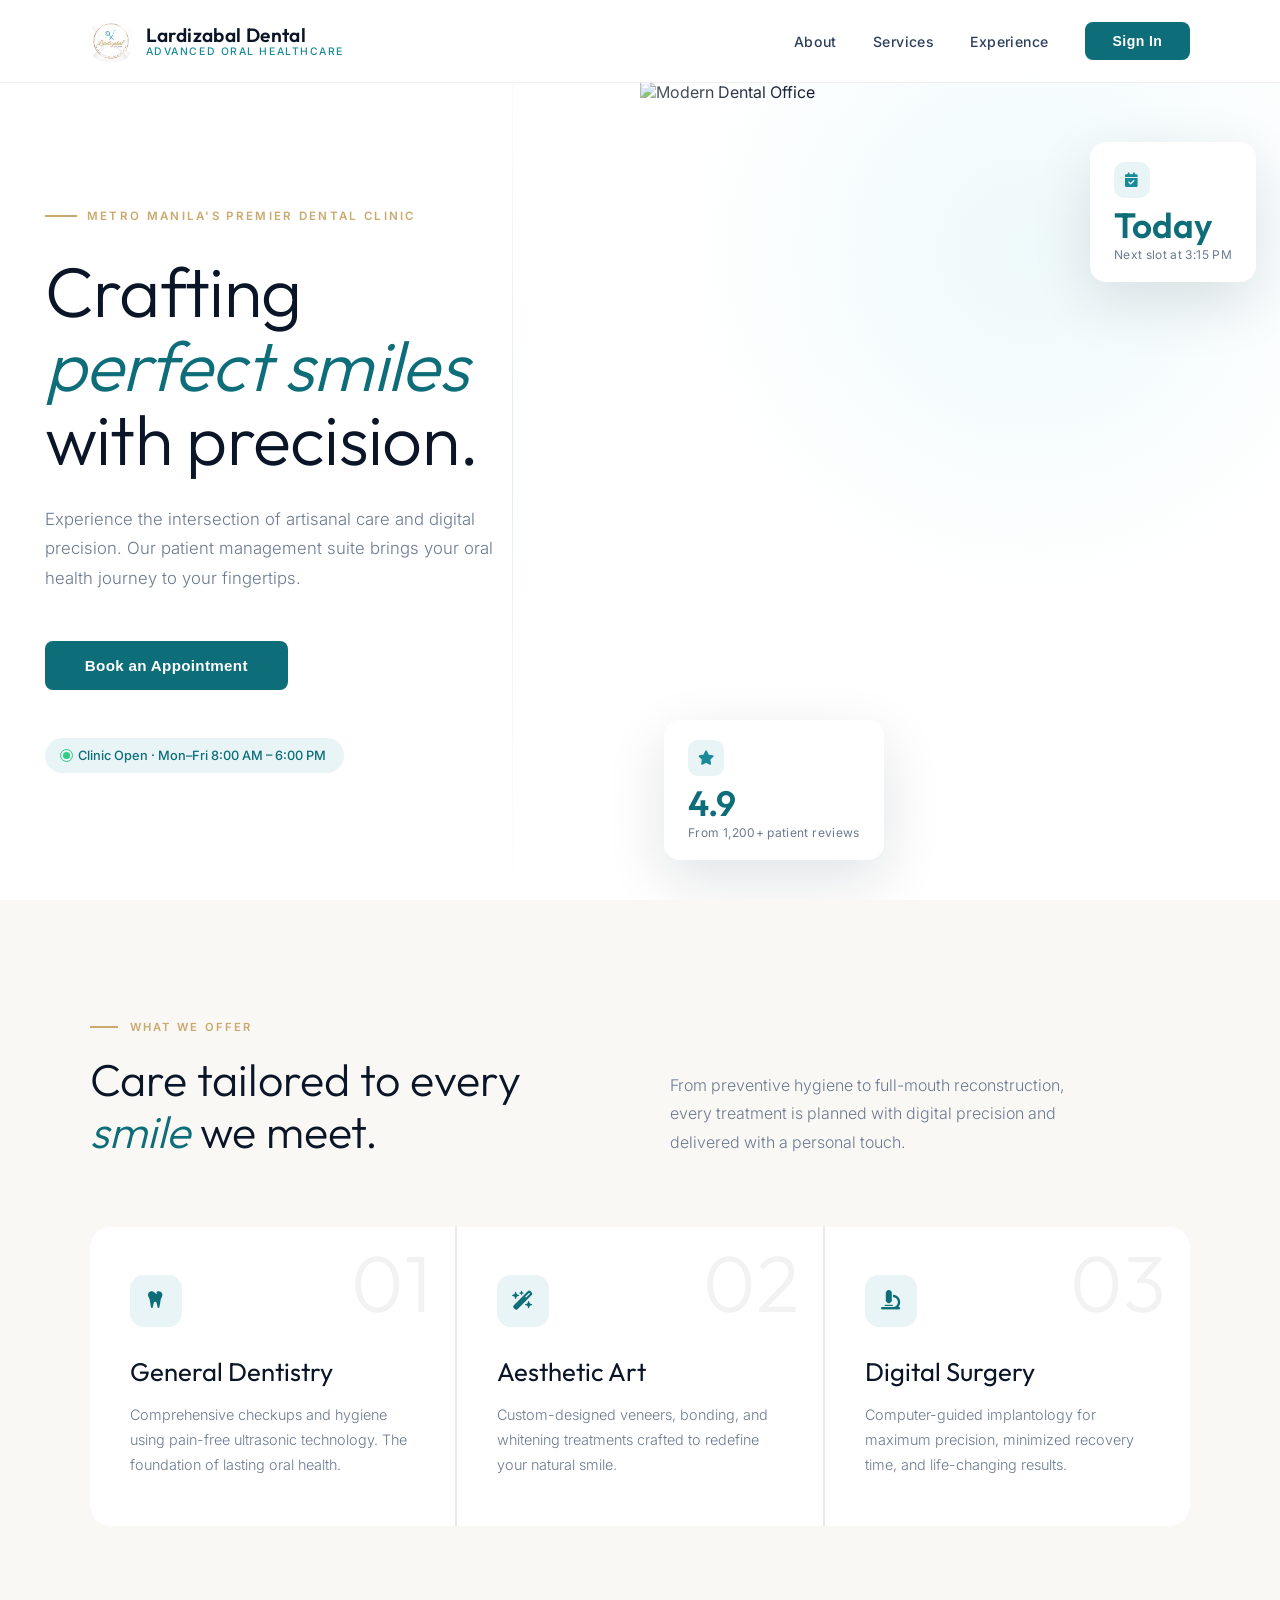
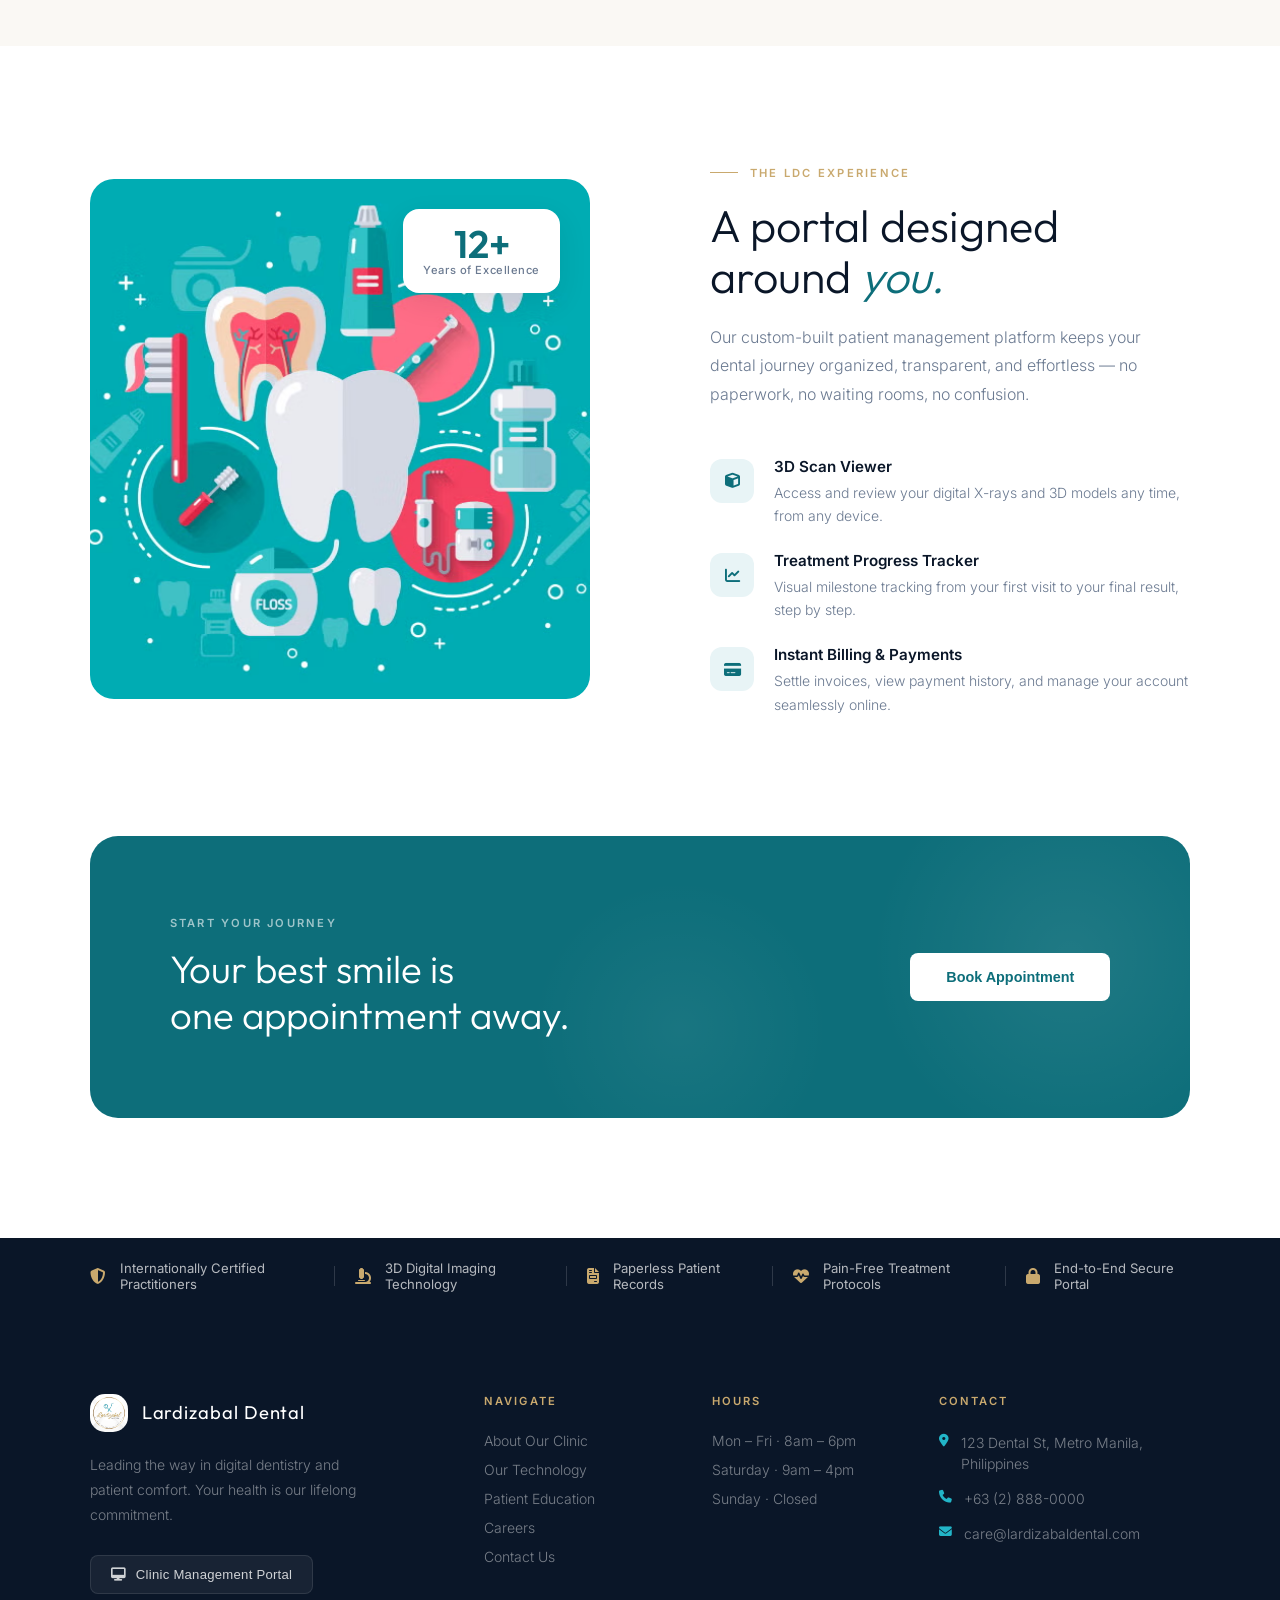
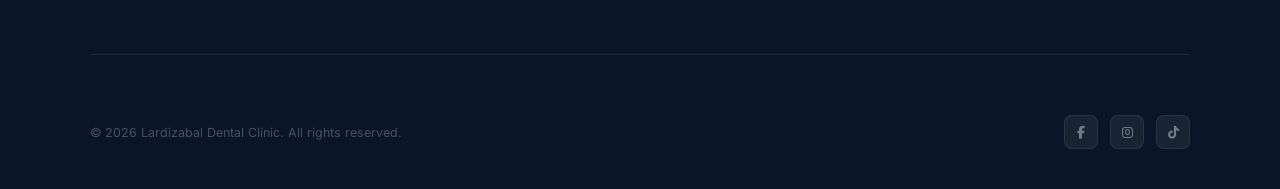
==== commit e86efc34: "Bago Bago." ====
--- a/index.html
+++ b/index.html
@@ -17,7 +17,7 @@
     <nav id="main-nav">
         <a href="#" class="nav-brand">
             <div class="nav-logo-mark">
-                <i class="fas fa-tooth"></i>
+                <img class="nav-logo" src="images/lardizaballogo.png" alt="Lardizabal Dental Logo">
             </div>
             <div class="nav-brand-text">
                 <span>Lardizabal Dental</span>
@@ -188,7 +188,7 @@
         <div class="footer-top">
             <div class="footer-brand">
                 <div class="logo-row">
-                    <div class="logo-mark"><i class="fas fa-tooth"></i></div>
+                    <div class="logo-mark"><img class="nav-logo" src="images/lardizaballogo.png" alt="Lardizabal Dental Logo"></div>
                     <span class="footer-brand-name">Lardizabal Dental</span>
                 </div>
                 <p class="footer-desc">Leading the way in digital dentistry and patient comfort. Your health is our lifelong commitment.</p>
--- a/index-styles.css
+++ b/index-styles.css
@@ -96,13 +96,20 @@
 .nav-logo-mark {
     width: 42px;
     height: 42px;
-    background: var(--teal);
     border-radius: 12px;
     display: flex;
     align-items: center;
     justify-content: center;
     color: white;
     font-size: 1.1rem;
+}
+
+.nav-logo {
+    width: 100%;
+    height: 100%;
+    border-radius: 15px;
+    object-fit: contain;
+    object-position: center;
 }
 
 .nav-brand-text {
@@ -867,7 +874,6 @@
 .footer-brand .logo-mark {
     width: 38px;
     height: 38px;
-    background: var(--teal);
     border-radius: 10px;
     display: flex;
     align-items: center;
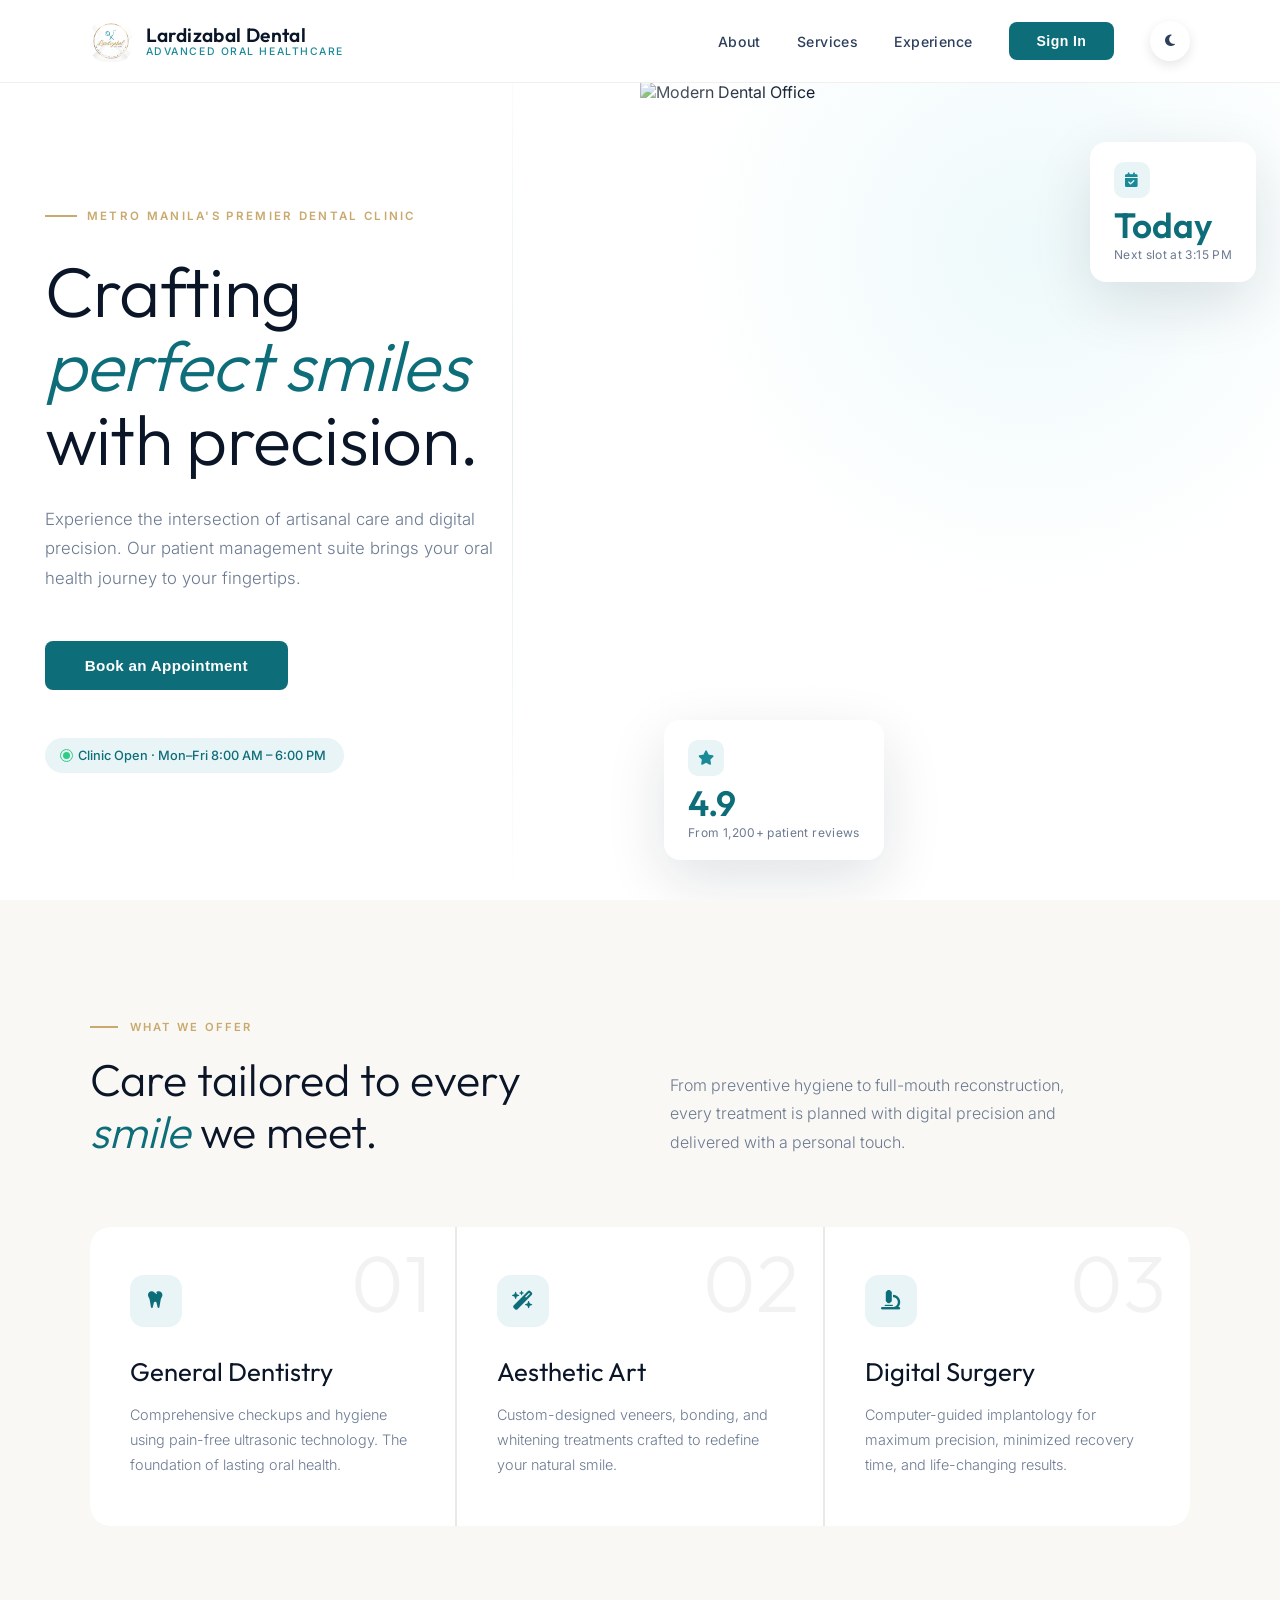
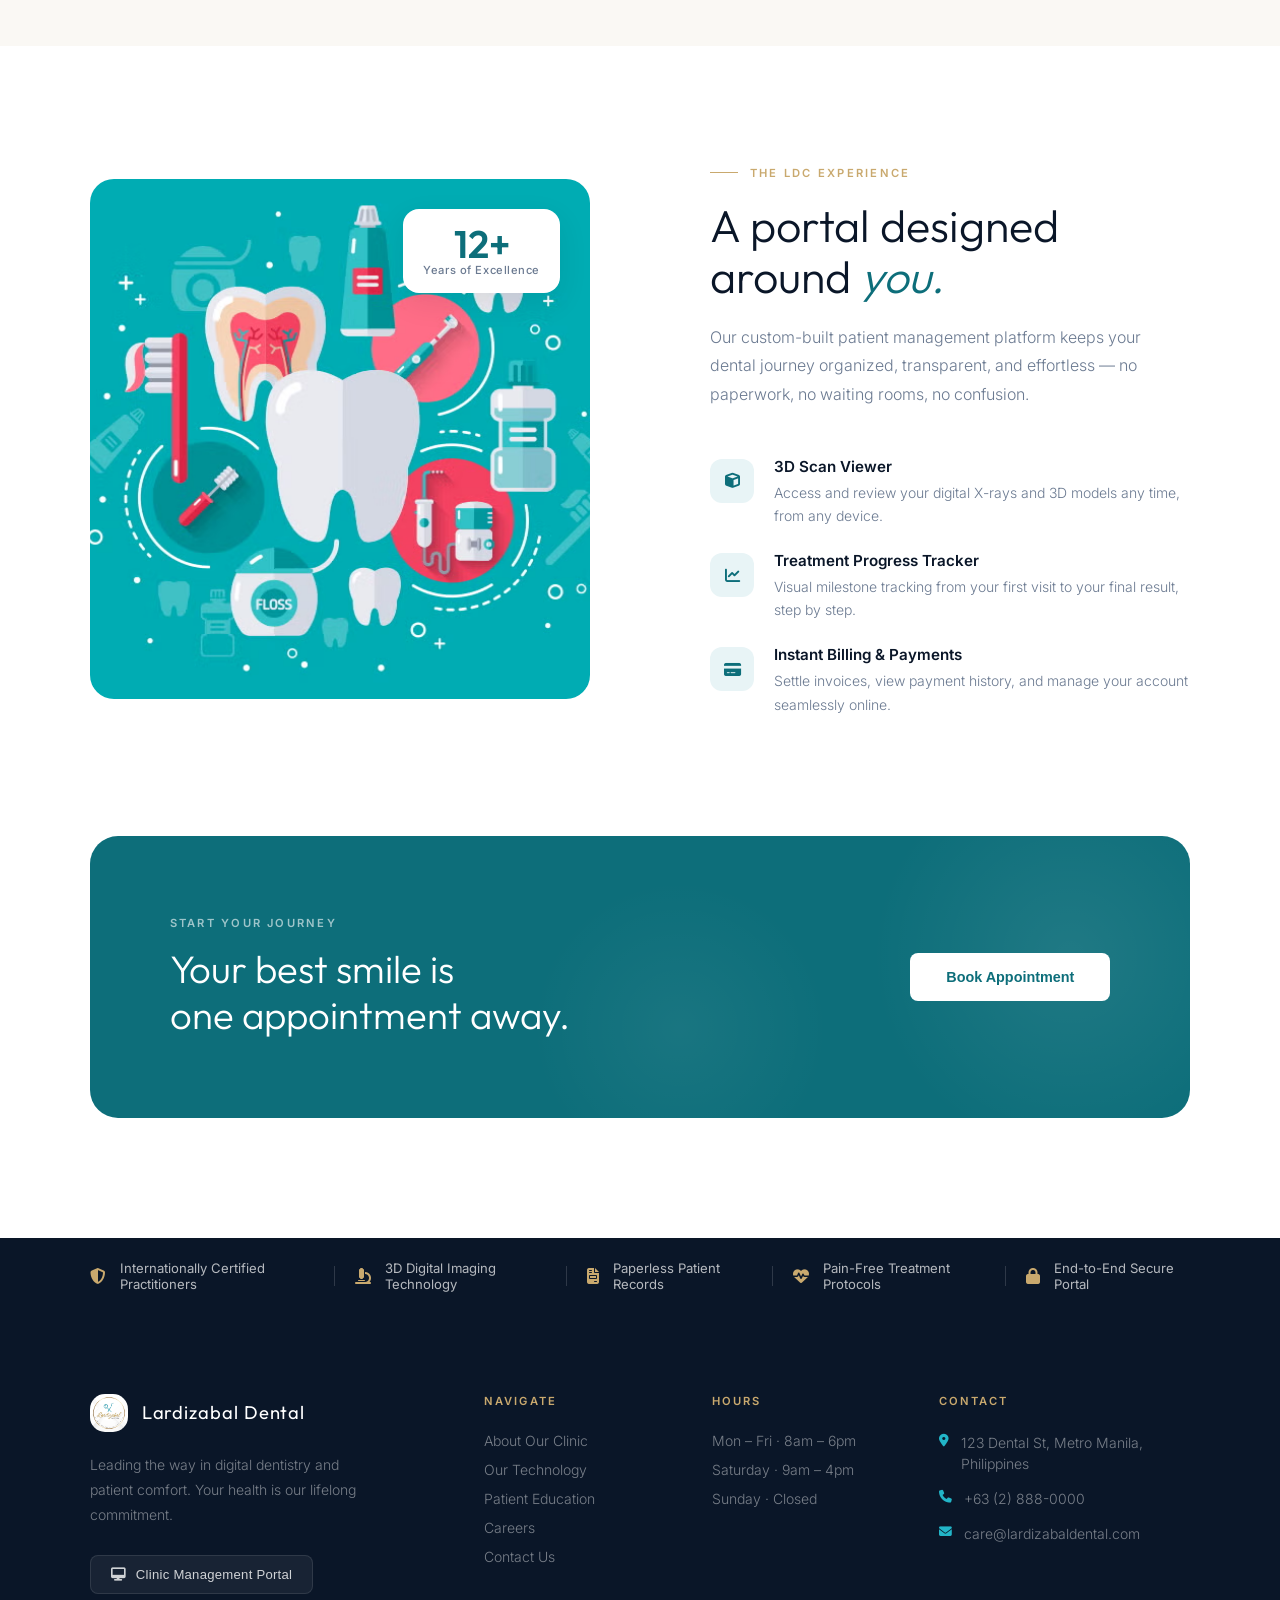
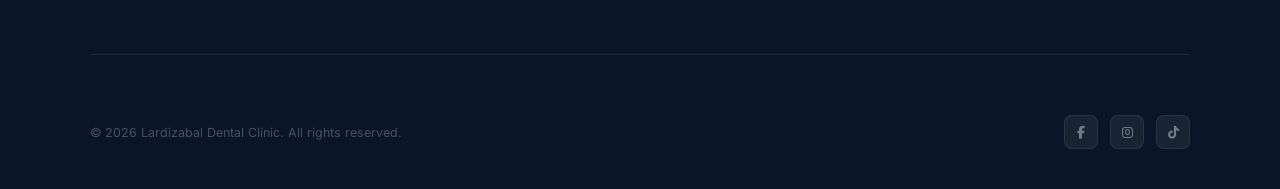
==== commit 6cf317d1: "Bago Added dark mode." ====
--- a/index.html
+++ b/index.html
@@ -29,6 +29,9 @@
             <a href="#services">Services</a>
             <a href="#experience">Experience</a>
             <button id="auth-btn" class="nav-cta" onclick="handleAuthAction()">Sign In</button>
+            <button id="theme-toggle" class="theme-toggle" aria-label="Toggle dark mode">
+                <i class="fas fa-moon"></i>
+            </button>
         </div>
     </nav>
 
--- a/index-styles.css
+++ b/index-styles.css
@@ -16,6 +16,7 @@
    ========================================================================== */
 
 :root {
+    --navy: #0a1628;
     --ink: #0a1628;
     --ink-light: #2d3f5c;
     --teal: #0d6e7a;
@@ -27,6 +28,7 @@
     --mist: #e8f4f6;
     --white: #ffffff;
     --text-muted: #6b7a91;
+    --transition-speed: 0.3s;
 }
 
 *,
@@ -849,7 +851,7 @@
    ========================================================================== */
 
 footer {
-    background: var(--ink);
+    background: var(--navy);
     color: white;
     padding: 80px 7% 40px;
 }
@@ -1044,6 +1046,112 @@
     transform: translateY(0);
 }
 
+/* Dark Mode Color Overrides */
+[data-theme="dark"] {
+    --navy: #020617;       /* Retain for consistency */
+    --white: #0f172a;       /* Deep blue-black */
+    --cream: #020617;       /* Darker background for sections */
+    --paper: #1e293b;       /* Lighter shade for inner cards */
+    --mist: #334155;        /* Used for icons/accent backgrounds */
+    --teal : #1791a1;       /* Keep teal vibrant for accents */
+    --ink: #f8fafc;         /* High contrast white */
+    --ink-light: #cbd5e1;   /* Secondary light gray */
+    --text-muted: #94a3b8;  /* Muted text for readability */
+    background-color: var(--white);
+    --card-bg: #1e293b;
+    --border-color: rgba(255, 255, 255, 0.08);
+    --shadow-color: rgba(0, 0, 0, 0.4);
+}
+
+[data-theme="dark"] body {
+    background-color: var(--white);
+}
+
+[data-theme="dark"] nav {
+    background: rgba(15, 23, 42, 0.9);
+    border-bottom: 1px solid rgba(255, 255, 255, 0.06);
+}
+
+[data-theme="dark"] .service-card {
+    background-color: var(--card-bg);
+    border: 1px solid var(--border-color);
+}
+
+[data-theme="dark"] .experience-section {
+    background-color: var(--white);
+}
+
+[data-theme="dark"] .stat-card, 
+[data-theme="dark"] .exp-badge {
+    background-color: #1e293b;
+    color: var(--ink);
+    box-shadow: 0 20px 60px rgba(0, 0, 0, 0.3);
+    border: 1px solid var(--border-color);
+}
+
+[data-theme="dark"] .service-num {
+    color: rgba(255, 255, 255, 0.03); /* Keep them very subtle */
+}
+
+[data-theme="dark"] .trust-bar {
+    background: #020617;
+    border-top: 1px solid var(--border-color);
+    border-bottom: 1px solid var(--border-color);
+}
+
+[data-theme="dark"] .partner-logo {
+    filter: brightness(0) invert(1); /* Makes logos white */
+    opacity: 0.6;
+}
+
+/* Footer Fixes */
+[data-theme="dark"] .site-footer {
+    background: #020617;
+    border-top: 1px solid var(--border-color);
+}
+
+[data-theme="dark"] .footer-col h4 {
+    color: var(--gold); /* Gold stands out beautifully in dark mode */
+}
+
+[data-theme="dark"] .footer-contact-item i {
+    color: var(--teal-bright);
+}
+
+[data-theme="dark"] .hero-image-overlay {
+    background: linear-gradient(to right, rgba(15, 23, 42, 0.8) 0%, transparent 50%);
+}
+
+[data-theme="dark"] .services-grid {
+    background: var(--border-color); /* Grid gap color */
+}
+
+/* Dark Mode Toggle Button Styling */
+.theme-toggle {
+  position: relative;
+  background: var(--white);
+  border: 1px solid var(--border-color);
+  color: var(--ink-light);
+  width: 40px;
+  height: 40px;
+  border-radius: 50%;
+  cursor: pointer;
+  display: flex;
+  align-items: center;
+  justify-content: center;
+  box-shadow: 0 4px 12px rgba(0,0,0,0.1);
+  z-index: 1000;
+}
+
+.theme-toggle:hover {
+    color: var(--teal);
+    transition: color 0.3s ease;
+}
+
+body, nav, section, .service-card, .exp-badge, .site-footer {
+    transition: background-color 0.4s ease, color 0.4s ease, border-color 0.4s ease;
+}
+
 /* ==========================================================================
    9. RESPONSIVE DESIGN
    ========================================================================== */
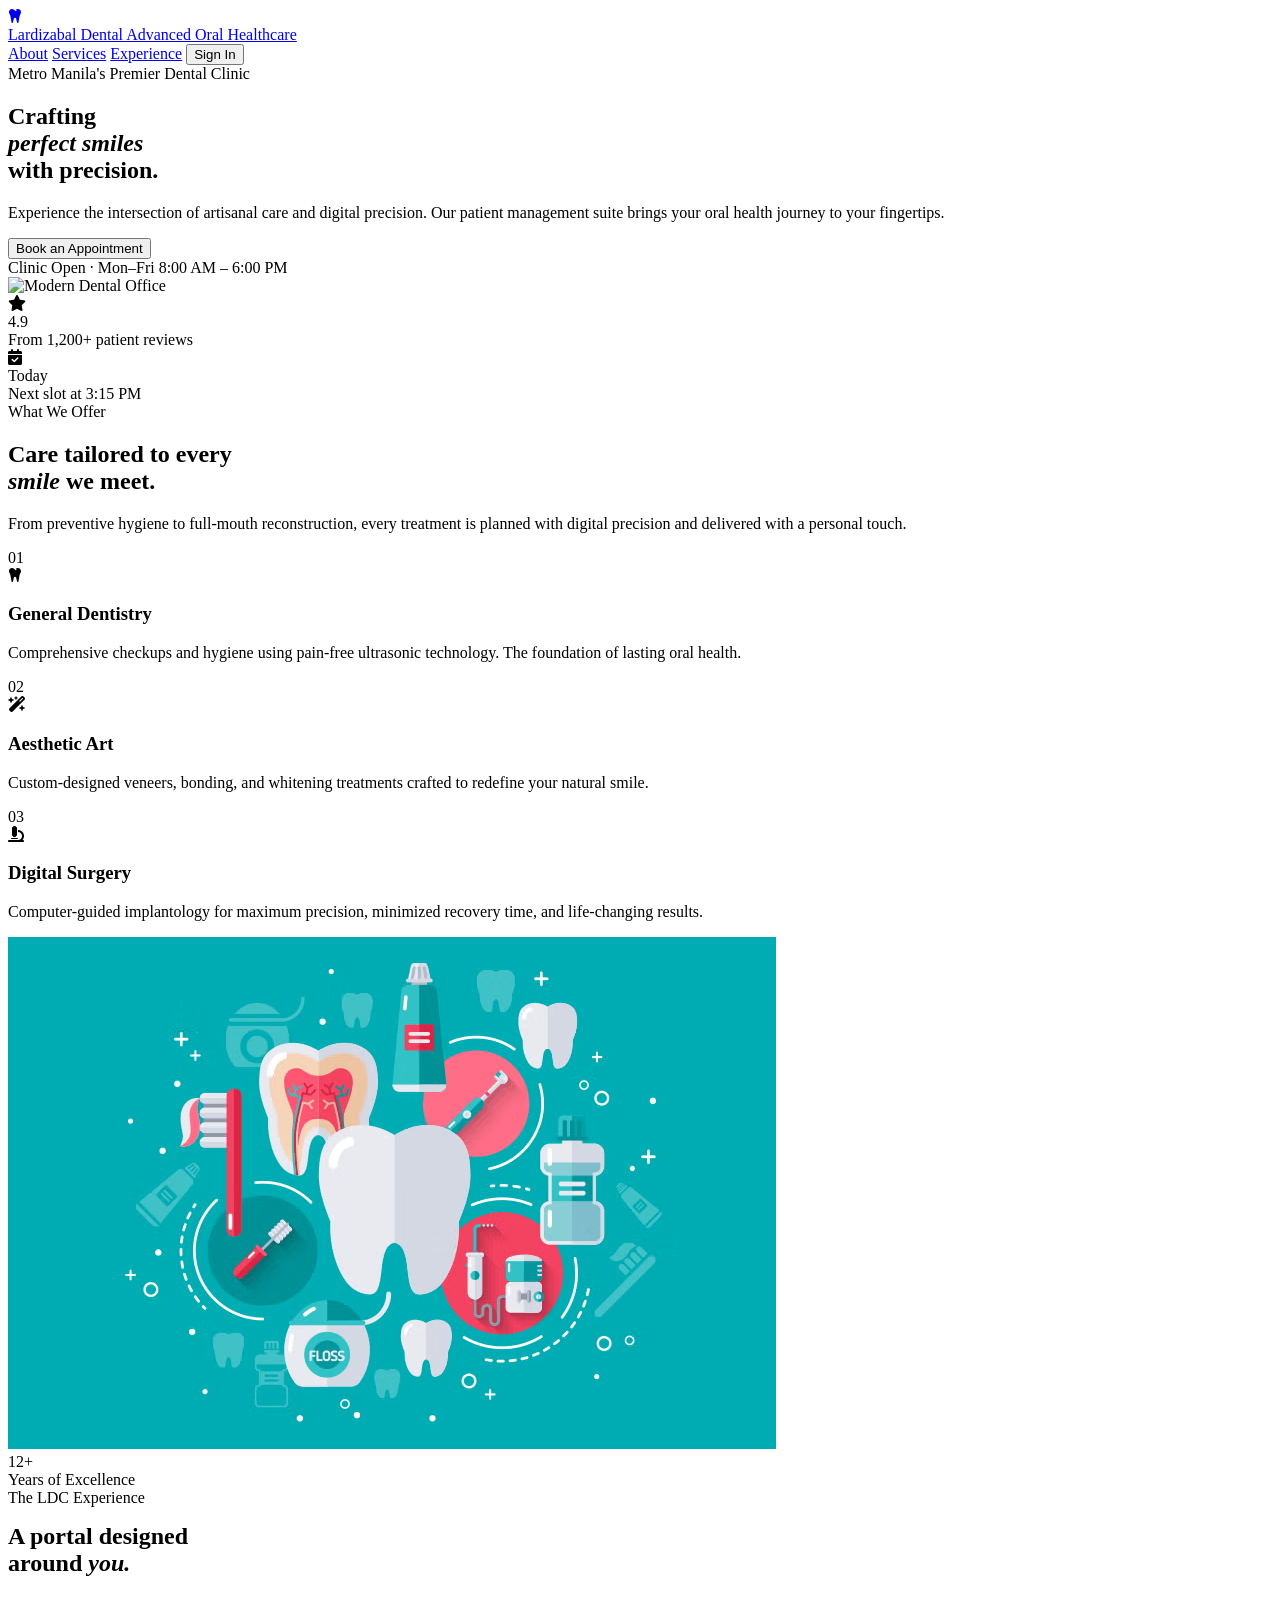
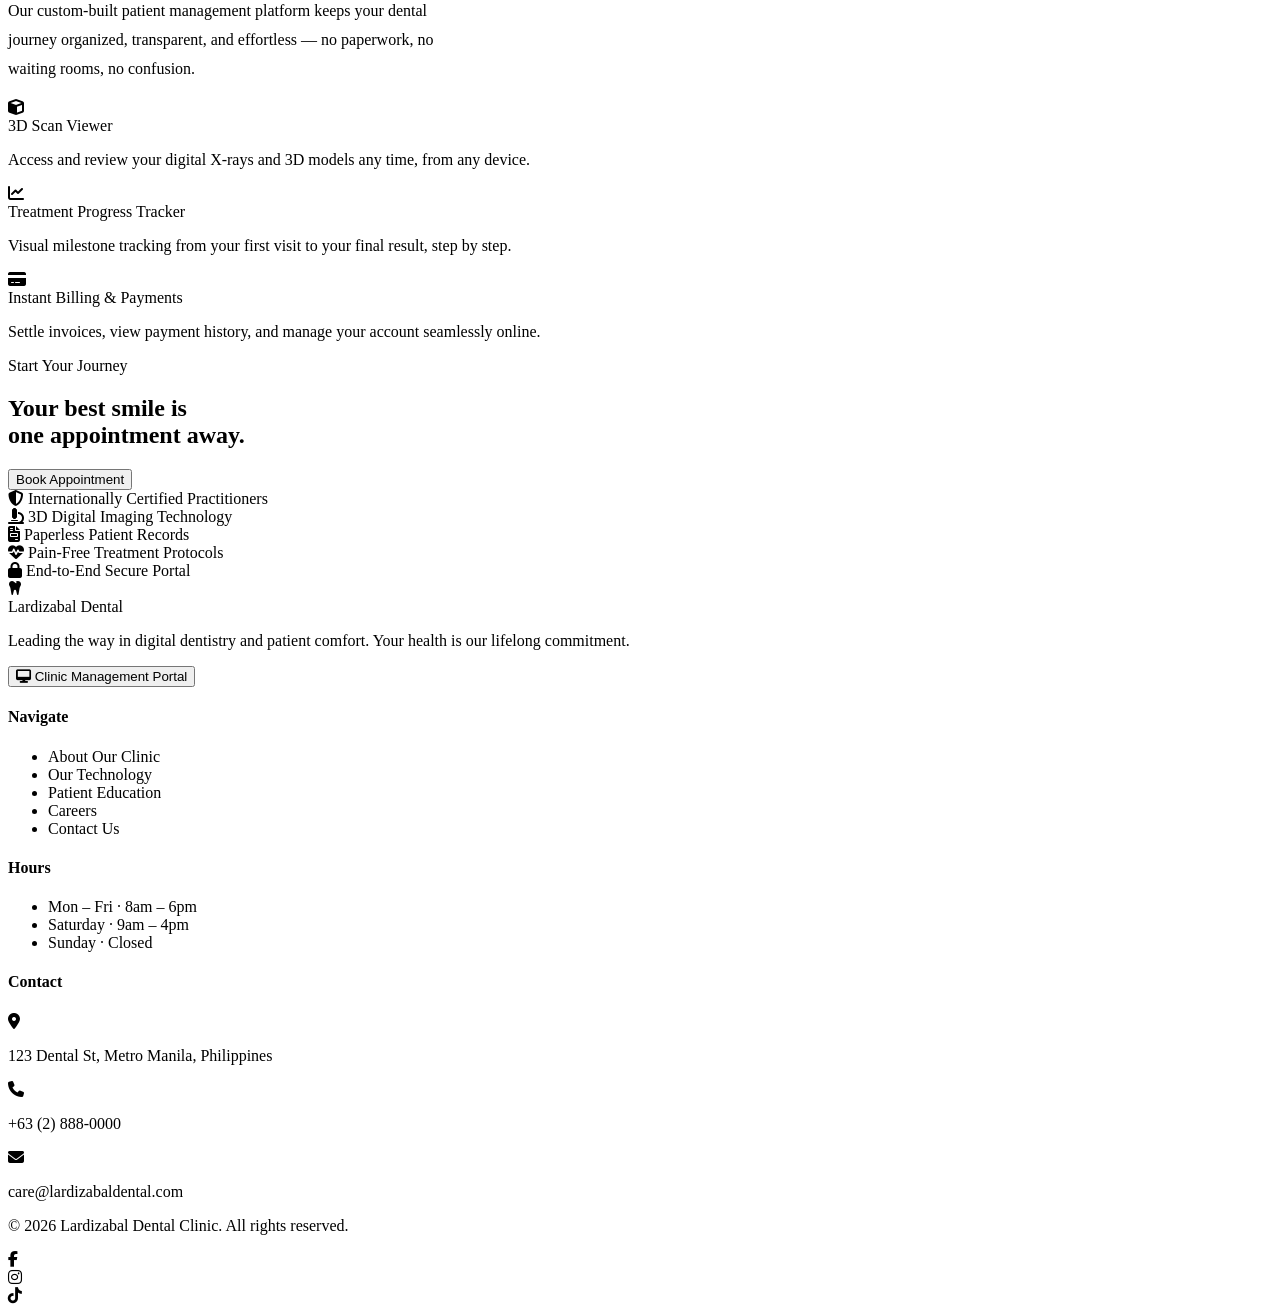
==== commit ee3c0c80: "Merge branch 'main' into branch-kym1" ====
--- a/index.html
+++ b/index.html
@@ -1,254 +1,398 @@
-<!DOCTYPE html>
-<html lang="en">
-
-<head>
-    <meta charset="UTF-8">
-    <meta name="viewport" content="width=device-width, initial-scale=1.0">
-    <title>Lardizabal Dental | Advanced Oral Healthcare</title>
-
-    <link href="https://fonts.googleapis.com/css2?family=Inter:wght@300;400;500;600&family=Outfit:wght@300;400;600&display=swap" rel="stylesheet">
-    <link rel="stylesheet" href="https://cdnjs.cloudflare.com/ajax/libs/font-awesome/6.4.0/css/all.min.css" />
-
-    <link rel="stylesheet" href="index-styles.css" />
-</head>
-
-<body>
-
-    <nav id="main-nav">
-        <a href="#" class="nav-brand">
-            <div class="nav-logo-mark">
-                <img class="nav-logo" src="images/lardizaballogo.png" alt="Lardizabal Dental Logo">
-            </div>
-            <div class="nav-brand-text">
-                <span>Lardizabal Dental</span>
-                <span>Advanced Oral Healthcare</span>
-            </div>
-        </a>
-        <div class="nav-links" id="nav-actions">
-            <a href="#about">About</a>
-            <a href="#services">Services</a>
-            <a href="#experience">Experience</a>
-            <button id="auth-btn" class="nav-cta" onclick="handleAuthAction()">Sign In</button>
-            <button id="theme-toggle" class="theme-toggle" aria-label="Toggle dark mode">
-                <i class="fas fa-moon"></i>
-            </button>
-        </div>
-    </nav>
-
-    <main>
-        <section class="hero" id="about">
-            <div class="hero-bg-decor"></div>
-
-            <div class="hero-left">
-                <div class="eyebrow">
-                    <div class="eyebrow-line"></div>
-                    <span class="eyebrow-text">Metro Manila's Premier Dental Clinic</span>
-                </div>
-
-                <h1>
-                    Crafting<br>
-                    <em>perfect smiles</em><br>
-                    with precision.
-                </h1>
-
-                <p class="hero-sub">
-                    Experience the intersection of artisanal care and digital precision. Our patient management suite brings your oral health journey to your fingertips.
-                </p>
-
-                <div class="hero-actions">
-                    <button class="btn-primary" onclick="handleBookingAction()">Book an Appointment</button>
-                </div>
-
-                <div class="open-indicator">
-                    <div class="open-dot"></div>
-                    Clinic Open · Mon–Fri 8:00 AM – 6:00 PM
-                </div>
-            </div>
-
-            <div class="hero-right">
-                <div class="hero-image-wrap">
-                    <img src="https://images.unsplash.com/photo-1629909613654-28e377c37b09?auto=format&fit=crop&q=80&w=1200" alt="Modern Dental Office">
-                    <div class="hero-image-overlay"></div>
-                </div>
-
-                <div class="stat-card stat-card-1">
-                    <div class="stat-icon"><i class="fas fa-star"></i></div>
-                    <div class="stat-number">4.9</div>
-                    <div class="stat-label">From 1,200+ patient reviews</div>
-                </div>
-
-                <div class="stat-card stat-card-2">
-                    <div class="stat-icon"><i class="fas fa-calendar-check"></i></div>
-                    <div class="stat-number">Today</div>
-                    <div class="stat-label">Next slot at 3:15 PM</div>
-                </div>
-            </div>
-        </section>
-
-        <section class="services" id="services">
-            <div class="section-header reveal">
-                <div>
-                    <div class="section-label">
-                        <div class="section-label-line"></div>
-                        <span class="section-label-text">What We Offer</span>
-                    </div>
-                    <h2 class="section-title">Care tailored to every<br><em>smile</em> we meet.</h2>
-                </div>
-                <p class="section-desc">From preventive hygiene to full-mouth reconstruction, every treatment is planned with digital precision and delivered with a personal touch.</p>
-            </div>
-
-            <div class="services-grid reveal">
-                <div class="service-card">
-                    <div class="service-num">01</div>
-                    <div class="service-icon"><i class="fas fa-tooth"></i></div>
-                    <h3 class="service-title">General Dentistry</h3>
-                    <p class="service-desc">Comprehensive checkups and hygiene using pain-free ultrasonic technology. The foundation of lasting oral health.</p>
-                </div>
-                <div class="service-card">
-                    <div class="service-num">02</div>
-                    <div class="service-icon"><i class="fas fa-wand-magic-sparkles"></i></div>
-                    <h3 class="service-title">Aesthetic Art</h3>
-                    <p class="service-desc">Custom-designed veneers, bonding, and whitening treatments crafted to redefine your natural smile.</p>
-                </div>
-                <div class="service-card">
-                    <div class="service-num">03</div>
-                    <div class="service-icon"><i class="fas fa-microscope"></i></div>
-                    <h3 class="service-title">Digital Surgery</h3>
-                    <p class="service-desc">Computer-guided implantology for maximum precision, minimized recovery time, and life-changing results.</p>
-                </div>
-            </div>
-        </section>
-
-        <section class="experience" id="experience">
-            <div class="experience-visual reveal">
-                <img class="exp-img-main" src="images/dentalcare.png" alt="Dental Care">
-                <div class="exp-badge">
-                    <div class="exp-badge-num">12+</div>
-                    <div class="exp-badge-text">Years of Excellence</div>
-                </div>
-            </div>
-
-            <div class="experience-content reveal">
-                <div class="section-label">
-                    <div class="section-label-line"></div>
-                    <span class="section-label-text">The LDC Experience</span>
-                </div>
-                <h2 class="section-title" style="margin-top: 16px;">A portal designed<br>around <em>you.</em></h2>
-                <p style="font-size: 1rem; line-height: 1.8; color: var(--text-muted); font-weight: 300; margin-top: 20px; max-width: 440px;">
-                    Our custom-built patient management platform keeps your dental journey organized, transparent, and effortless — no paperwork, no waiting rooms, no confusion.
-                </p>
-
-                <div class="features-list">
-                    <div class="feature-item">
-                        <div class="feature-icon"><i class="fas fa-cube"></i></div>
-                        <div>
-                            <div class="feature-title">3D Scan Viewer</div>
-                            <p class="feature-desc">Access and review your digital X-rays and 3D models any time, from any device.</p>
-                        </div>
-                    </div>
-                    <div class="feature-item">
-                        <div class="feature-icon"><i class="fas fa-chart-line"></i></div>
-                        <div>
-                            <div class="feature-title">Treatment Progress Tracker</div>
-                            <p class="feature-desc">Visual milestone tracking from your first visit to your final result, step by step.</p>
-                        </div>
-                    </div>
-                    <div class="feature-item">
-                        <div class="feature-icon"><i class="fas fa-credit-card"></i></div>
-                        <div>
-                            <div class="feature-title">Instant Billing & Payments</div>
-                            <p class="feature-desc">Settle invoices, view payment history, and manage your account seamlessly online.</p>
-                        </div>
-                    </div>
-                </div>
-            </div>
-        </section>
-
-        <div class="cta-section reveal">
-            <div class="cta-text">
-                <div class="cta-eyebrow">Start Your Journey</div>
-                <h2 class="cta-title">Your best smile is<br>one appointment away.</h2>
-            </div>
-            <div class="cta-actions">
-                <button class="btn-white" onclick="handleBookingAction()">Book Appointment</button>
-            </div>
-        </div>
-
-        <div class="trust-bar">
-            <div class="trust-item"><i class="fas fa-shield-halved"></i> Internationally Certified Practitioners</div>
-            <div class="trust-divider"></div>
-            <div class="trust-item"><i class="fas fa-microscope"></i> 3D Digital Imaging Technology</div>
-            <div class="trust-divider"></div>
-            <div class="trust-item"><i class="fas fa-file-invoice"></i> Paperless Patient Records</div>
-            <div class="trust-divider"></div>
-            <div class="trust-item"><i class="fas fa-heart-pulse"></i> Pain-Free Treatment Protocols</div>
-            <div class="trust-divider"></div>
-            <div class="trust-item"><i class="fas fa-lock"></i> End-to-End Secure Portal</div>
-        </div>
-    </main>
-
-    <footer>
-        <div class="footer-top">
-            <div class="footer-brand">
-                <div class="logo-row">
-                    <div class="logo-mark"><img class="nav-logo" src="images/lardizaballogo.png" alt="Lardizabal Dental Logo"></div>
-                    <span class="footer-brand-name">Lardizabal Dental</span>
-                </div>
-                <p class="footer-desc">Leading the way in digital dentistry and patient comfort. Your health is our lifelong commitment.</p>
-                <button class="footer-portal-btn" onclick="location.href='portal.html'">
-                    <i class="fas fa-desktop"></i> Clinic Management Portal
-                </button>
-            </div>
-
-            <div class="footer-col">
-                <h4>Navigate</h4>
-                <ul>
-                    <li>About Our Clinic</li>
-                    <li>Our Technology</li>
-                    <li>Patient Education</li>
-                    <li>Careers</li>
-                    <li>Contact Us</li>
-                </ul>
-            </div>
-
-            <div class="footer-col">
-                <h4>Hours</h4>
-                <ul>
-                    <li>Mon – Fri · 8am – 6pm</li>
-                    <li>Saturday · 9am – 4pm</li>
-                    <li>Sunday · Closed</li>
-                </ul>
-            </div>
-
-            <div class="footer-col">
-                <h4>Contact</h4>
-                <div class="footer-contact-item">
-                    <i class="fas fa-map-marker-alt"></i>
-                    <p>123 Dental St, Metro Manila, Philippines</p>
-                </div>
-                <div class="footer-contact-item">
-                    <i class="fas fa-phone"></i>
-                    <p>+63 (2) 888-0000</p>
-                </div>
-                <div class="footer-contact-item">
-                    <i class="fas fa-envelope"></i>
-                    <p>care@lardizabaldental.com</p>
-                </div>
-            </div>
-        </div>
-
-        <div class="footer-bottom">
-            <p class="footer-copy">&copy; 2026 Lardizabal Dental Clinic. All rights reserved.</p>
-            <div class="footer-socials">
-                <div class="social-btn"><i class="fab fa-facebook-f"></i></div>
-                <div class="social-btn"><i class="fab fa-instagram"></i></div>
-                <div class="social-btn"><i class="fab fa-tiktok"></i></div>
-            </div>
-        </div>
-    </footer>
-
-    <script src="index-script.js"></script>
-
-</body>
-
-</html>+<!doctype html>
+<html lang="en">
+  <head>
+    <meta charset="UTF-8" />
+    <meta name="viewport" content="width=device-width, initial-scale=1.0" />
+    <title>Lardizabal Dental | Advanced Oral Healthcare</title>
+
+    <link
+      href="https://fonts.googleapis.com/css2?family=Inter:wght@300;400;500;600&family=Outfit:wght@300;400;600&display=swap"
+      rel="stylesheet"
+    />
+    <link
+      rel="stylesheet"
+      href="https://cdnjs.cloudflare.com/ajax/libs/font-awesome/6.4.0/css/all.min.css"
+    />
+
+    <link rel="stylesheet" href="index.css" />
+  </head>
+
+  <body>
+    <nav id="main-nav">
+      <a href="#" class="nav-brand">
+        <div class="nav-logo-mark">
+          <i class="fas fa-tooth"></i>
+        </div>
+        <div class="nav-brand-text">
+          <span>Lardizabal Dental</span>
+          <span>Advanced Oral Healthcare</span>
+        </div>
+      </a>
+      <div class="nav-links" id="nav-actions">
+        <a href="#about">About</a>
+        <a href="#services">Services</a>
+        <a href="#experience">Experience</a>
+        <button id="auth-btn" class="nav-cta" onclick="handleAuthAction()">
+          Sign In
+        </button>
+      </div>
+    </nav>
+
+    <main>
+      <section class="hero" id="about">
+        <div class="hero-bg-decor"></div>
+
+        <div class="hero-left">
+          <div class="eyebrow">
+            <div class="eyebrow-line"></div>
+            <span class="eyebrow-text"
+              >Metro Manila's Premier Dental Clinic</span
+            >
+          </div>
+
+          <h1>
+            Crafting<br />
+            <em>perfect smiles</em><br />
+            with precision.
+          </h1>
+
+          <p class="hero-sub">
+            Experience the intersection of artisanal care and digital precision.
+            Our patient management suite brings your oral health journey to your
+            fingertips.
+          </p>
+
+          <div class="hero-actions">
+            <button class="btn-primary" onclick="handleBookingAction()">
+              Book an Appointment
+            </button>
+          </div>
+
+          <div class="open-indicator">
+            <div class="open-dot"></div>
+            Clinic Open · Mon–Fri 8:00 AM – 6:00 PM
+          </div>
+        </div>
+
+        <div class="hero-right">
+          <div class="hero-image-wrap">
+            <img
+              src="https://images.unsplash.com/photo-1629909613654-28e377c37b09?auto=format&fit=crop&q=80&w=1200"
+              alt="Modern Dental Office"
+            />
+            <div class="hero-image-overlay"></div>
+          </div>
+
+          <div class="stat-card stat-card-1">
+            <div class="stat-icon"><i class="fas fa-star"></i></div>
+            <div class="stat-number">4.9</div>
+            <div class="stat-label">From 1,200+ patient reviews</div>
+          </div>
+
+          <div class="stat-card stat-card-2">
+            <div class="stat-icon"><i class="fas fa-calendar-check"></i></div>
+            <div class="stat-number">Today</div>
+            <div class="stat-label">Next slot at 3:15 PM</div>
+          </div>
+        </div>
+      </section>
+
+      <section class="services" id="services">
+        <div class="section-header reveal">
+          <div>
+            <div class="section-label">
+              <div class="section-label-line"></div>
+              <span class="section-label-text">What We Offer</span>
+            </div>
+            <h2 class="section-title">
+              Care tailored to every<br /><em>smile</em> we meet.
+            </h2>
+          </div>
+          <p class="section-desc">
+            From preventive hygiene to full-mouth reconstruction, every
+            treatment is planned with digital precision and delivered with a
+            personal touch.
+          </p>
+        </div>
+
+        <div class="services-grid reveal">
+          <div class="service-card">
+            <div class="service-num">01</div>
+            <div class="service-icon"><i class="fas fa-tooth"></i></div>
+            <h3 class="service-title">General Dentistry</h3>
+            <p class="service-desc">
+              Comprehensive checkups and hygiene using pain-free ultrasonic
+              technology. The foundation of lasting oral health.
+            </p>
+          </div>
+          <div class="service-card">
+            <div class="service-num">02</div>
+            <div class="service-icon">
+              <i class="fas fa-wand-magic-sparkles"></i>
+            </div>
+            <h3 class="service-title">Aesthetic Art</h3>
+            <p class="service-desc">
+              Custom-designed veneers, bonding, and whitening treatments crafted
+              to redefine your natural smile.
+            </p>
+          </div>
+          <div class="service-card">
+            <div class="service-num">03</div>
+            <div class="service-icon"><i class="fas fa-microscope"></i></div>
+            <h3 class="service-title">Digital Surgery</h3>
+            <p class="service-desc">
+              Computer-guided implantology for maximum precision, minimized
+              recovery time, and life-changing results.
+            </p>
+          </div>
+        </div>
+      </section>
+
+      <section class="experience" id="experience">
+        <div class="experience-visual reveal">
+          <img
+            class="exp-img-main"
+            src="images/dentalcare.png"
+            alt="Dental Care"
+          />
+          <div class="exp-badge">
+            <div class="exp-badge-num">12+</div>
+            <div class="exp-badge-text">Years of Excellence</div>
+          </div>
+        </div>
+
+        <div class="experience-content reveal">
+          <div class="section-label">
+            <div class="section-label-line"></div>
+            <span class="section-label-text">The LDC Experience</span>
+          </div>
+          <h2 class="section-title" style="margin-top: 16px">
+            A portal designed<br />around <em>you.</em>
+          </h2>
+          <p
+            style="
+              font-size: 1rem;
+              line-height: 1.8;
+              color: var(--text-muted);
+              font-weight: 300;
+              margin-top: 20px;
+              max-width: 440px;
+            "
+          >
+            Our custom-built patient management platform keeps your dental
+            journey organized, transparent, and effortless — no paperwork, no
+            waiting rooms, no confusion.
+          </p>
+
+          <div class="features-list">
+            <div class="feature-item">
+              <div class="feature-icon"><i class="fas fa-cube"></i></div>
+              <div>
+                <div class="feature-title">3D Scan Viewer</div>
+                <p class="feature-desc">
+                  Access and review your digital X-rays and 3D models any time,
+                  from any device.
+                </p>
+              </div>
+            </div>
+            <div class="feature-item">
+              <div class="feature-icon"><i class="fas fa-chart-line"></i></div>
+              <div>
+                <div class="feature-title">Treatment Progress Tracker</div>
+                <p class="feature-desc">
+                  Visual milestone tracking from your first visit to your final
+                  result, step by step.
+                </p>
+              </div>
+            </div>
+            <div class="feature-item">
+              <div class="feature-icon"><i class="fas fa-credit-card"></i></div>
+              <div>
+                <div class="feature-title">Instant Billing & Payments</div>
+                <p class="feature-desc">
+                  Settle invoices, view payment history, and manage your account
+                  seamlessly online.
+                </p>
+              </div>
+            </div>
+          </div>
+        </div>
+      </section>
+
+      <div class="cta-section reveal">
+        <div class="cta-text">
+          <div class="cta-eyebrow">Start Your Journey</div>
+          <h2 class="cta-title">
+            Your best smile is<br />one appointment away.
+          </h2>
+        </div>
+        <div class="cta-actions">
+          <button class="btn-white" onclick="handleBookingAction()">
+            Book Appointment
+          </button>
+        </div>
+      </div>
+
+      <div class="trust-bar">
+        <div class="trust-item">
+          <i class="fas fa-shield-halved"></i> Internationally Certified
+          Practitioners
+        </div>
+        <div class="trust-divider"></div>
+        <div class="trust-item">
+          <i class="fas fa-microscope"></i> 3D Digital Imaging Technology
+        </div>
+        <div class="trust-divider"></div>
+        <div class="trust-item">
+          <i class="fas fa-file-invoice"></i> Paperless Patient Records
+        </div>
+        <div class="trust-divider"></div>
+        <div class="trust-item">
+          <i class="fas fa-heart-pulse"></i> Pain-Free Treatment Protocols
+        </div>
+        <div class="trust-divider"></div>
+        <div class="trust-item">
+          <i class="fas fa-lock"></i> End-to-End Secure Portal
+        </div>
+      </div>
+    </main>
+
+    <footer>
+      <div class="footer-top">
+        <div class="footer-brand">
+          <div class="logo-row">
+            <div class="logo-mark"><i class="fas fa-tooth"></i></div>
+            <span class="footer-brand-name">Lardizabal Dental</span>
+          </div>
+          <p class="footer-desc">
+            Leading the way in digital dentistry and patient comfort. Your
+            health is our lifelong commitment.
+          </p>
+          <button
+            class="footer-portal-btn"
+            onclick="location.href = 'portal.html'"
+          >
+            <i class="fas fa-desktop"></i> Clinic Management Portal
+          </button>
+        </div>
+
+        <div class="footer-col">
+          <h4>Navigate</h4>
+          <ul>
+            <li>About Our Clinic</li>
+            <li>Our Technology</li>
+            <li>Patient Education</li>
+            <li>Careers</li>
+            <li>Contact Us</li>
+          </ul>
+        </div>
+
+        <div class="footer-col">
+          <h4>Hours</h4>
+          <ul>
+            <li>Mon – Fri · 8am – 6pm</li>
+            <li>Saturday · 9am – 4pm</li>
+            <li>Sunday · Closed</li>
+          </ul>
+        </div>
+
+        <div class="footer-col">
+          <h4>Contact</h4>
+          <div class="footer-contact-item">
+            <i class="fas fa-map-marker-alt"></i>
+            <p>123 Dental St, Metro Manila, Philippines</p>
+          </div>
+          <div class="footer-contact-item">
+            <i class="fas fa-phone"></i>
+            <p>+63 (2) 888-0000</p>
+          </div>
+          <div class="footer-contact-item">
+            <i class="fas fa-envelope"></i>
+            <p>care@lardizabaldental.com</p>
+          </div>
+        </div>
+      </div>
+
+      <div class="footer-bottom">
+        <p class="footer-copy">
+          &copy; 2026 Lardizabal Dental Clinic. All rights reserved.
+        </p>
+        <div class="footer-socials">
+          <div class="social-btn"><i class="fab fa-facebook-f"></i></div>
+          <div class="social-btn"><i class="fab fa-instagram"></i></div>
+          <div class="social-btn"><i class="fab fa-tiktok"></i></div>
+        </div>
+      </div>
+    </footer>
+
+    <script>
+      // 1. Scroll-shrink Navigation Header
+      const nav = document.getElementById("main-nav");
+      window.addEventListener("scroll", () => {
+        nav.classList.toggle("scrolled", window.pageYOffset > 60);
+      });
+
+      // 2. Reveal Elements on Scroll
+      const reveals = document.querySelectorAll(".reveal");
+      const observer = new IntersectionObserver(
+        (entries) => {
+          entries.forEach((entry, i) => {
+            if (entry.isIntersecting) {
+              setTimeout(() => entry.target.classList.add("visible"), i * 80);
+              observer.unobserve(entry.target);
+            }
+          });
+        },
+        {
+          threshold: 0.12,
+        },
+      );
+      reveals.forEach((el) => observer.observe(el));
+
+      // 3. Authentication & UI Persistence
+      document.addEventListener("DOMContentLoaded", () => {
+        const patientId = localStorage.getItem("current_patient_id");
+        const authBtn = document.getElementById("auth-btn");
+        const navActions = document.getElementById("nav-actions");
+        const portalBtn = document.querySelector(".footer-portal-btn");
+
+        if (patientId && patientId !== "0") {
+          authBtn.innerText = "Sign Out";
+          authBtn.style.background = "#e2e8f0";
+          authBtn.style.color = "#4a5568";
+
+          const dashBtn = document.createElement("button");
+          dashBtn.innerText = "Dashboard";
+          dashBtn.className = "nav-cta";
+          dashBtn.onclick = () =>
+            (window.location.href = "patient-dashboard.html");
+          navActions.insertBefore(dashBtn, authBtn);
+
+          if (portalBtn) {
+            portalBtn.style.display = "none";
+          }
+        }
+      });
+
+      // 4. Action Handlers
+      function handleAuthAction() {
+        const patientId = localStorage.getItem("current_patient_id");
+        if (patientId && patientId !== "0") {
+          localStorage.removeItem("current_patient_id");
+          window.location.reload();
+        } else {
+          window.location.href = "portal.html?action=login";
+        }
+      }
+
+      function handleBookingAction() {
+        const patientId = localStorage.getItem("current_patient_id");
+        if (patientId && patientId !== "0") {
+          window.location.href = "patient-dashboard.html";
+        } else {
+          window.location.href = "portal.html?action=login";
+        }
+      }
+    </script>
+  </body>
+</html>
